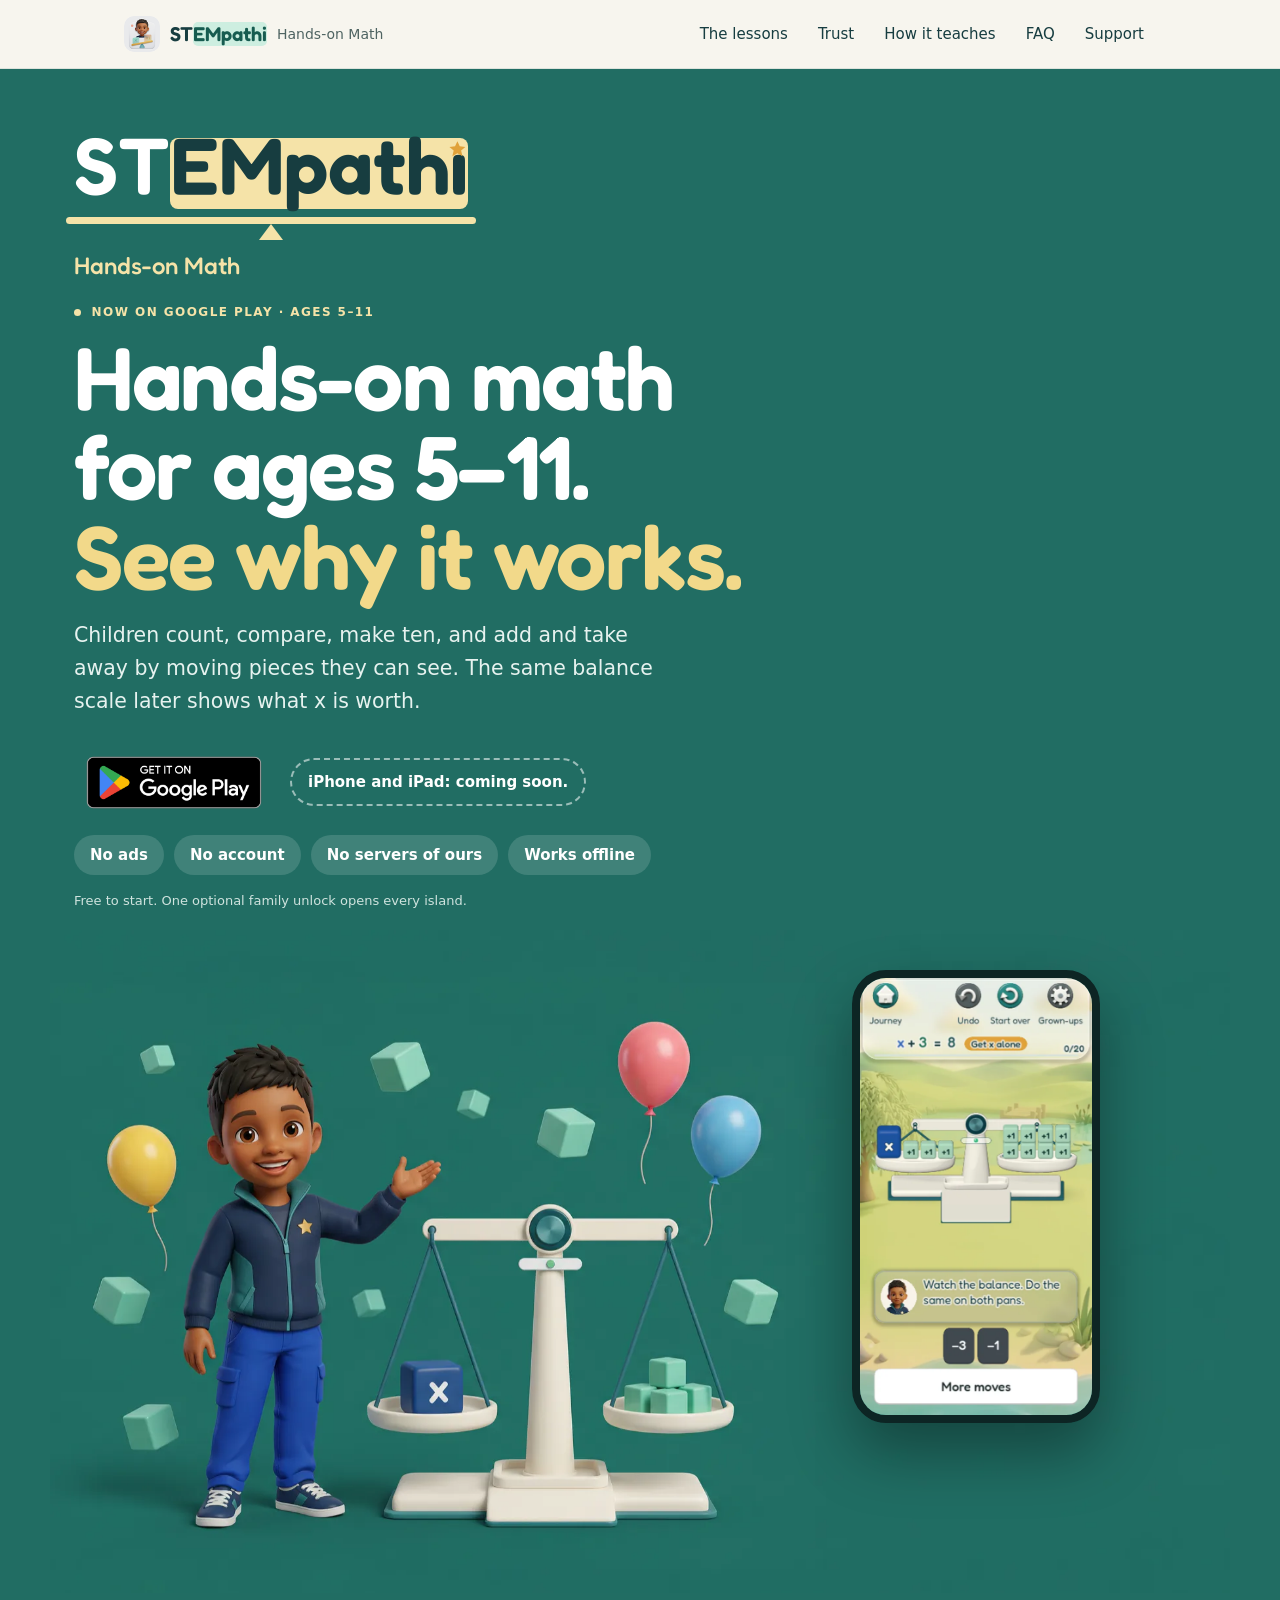
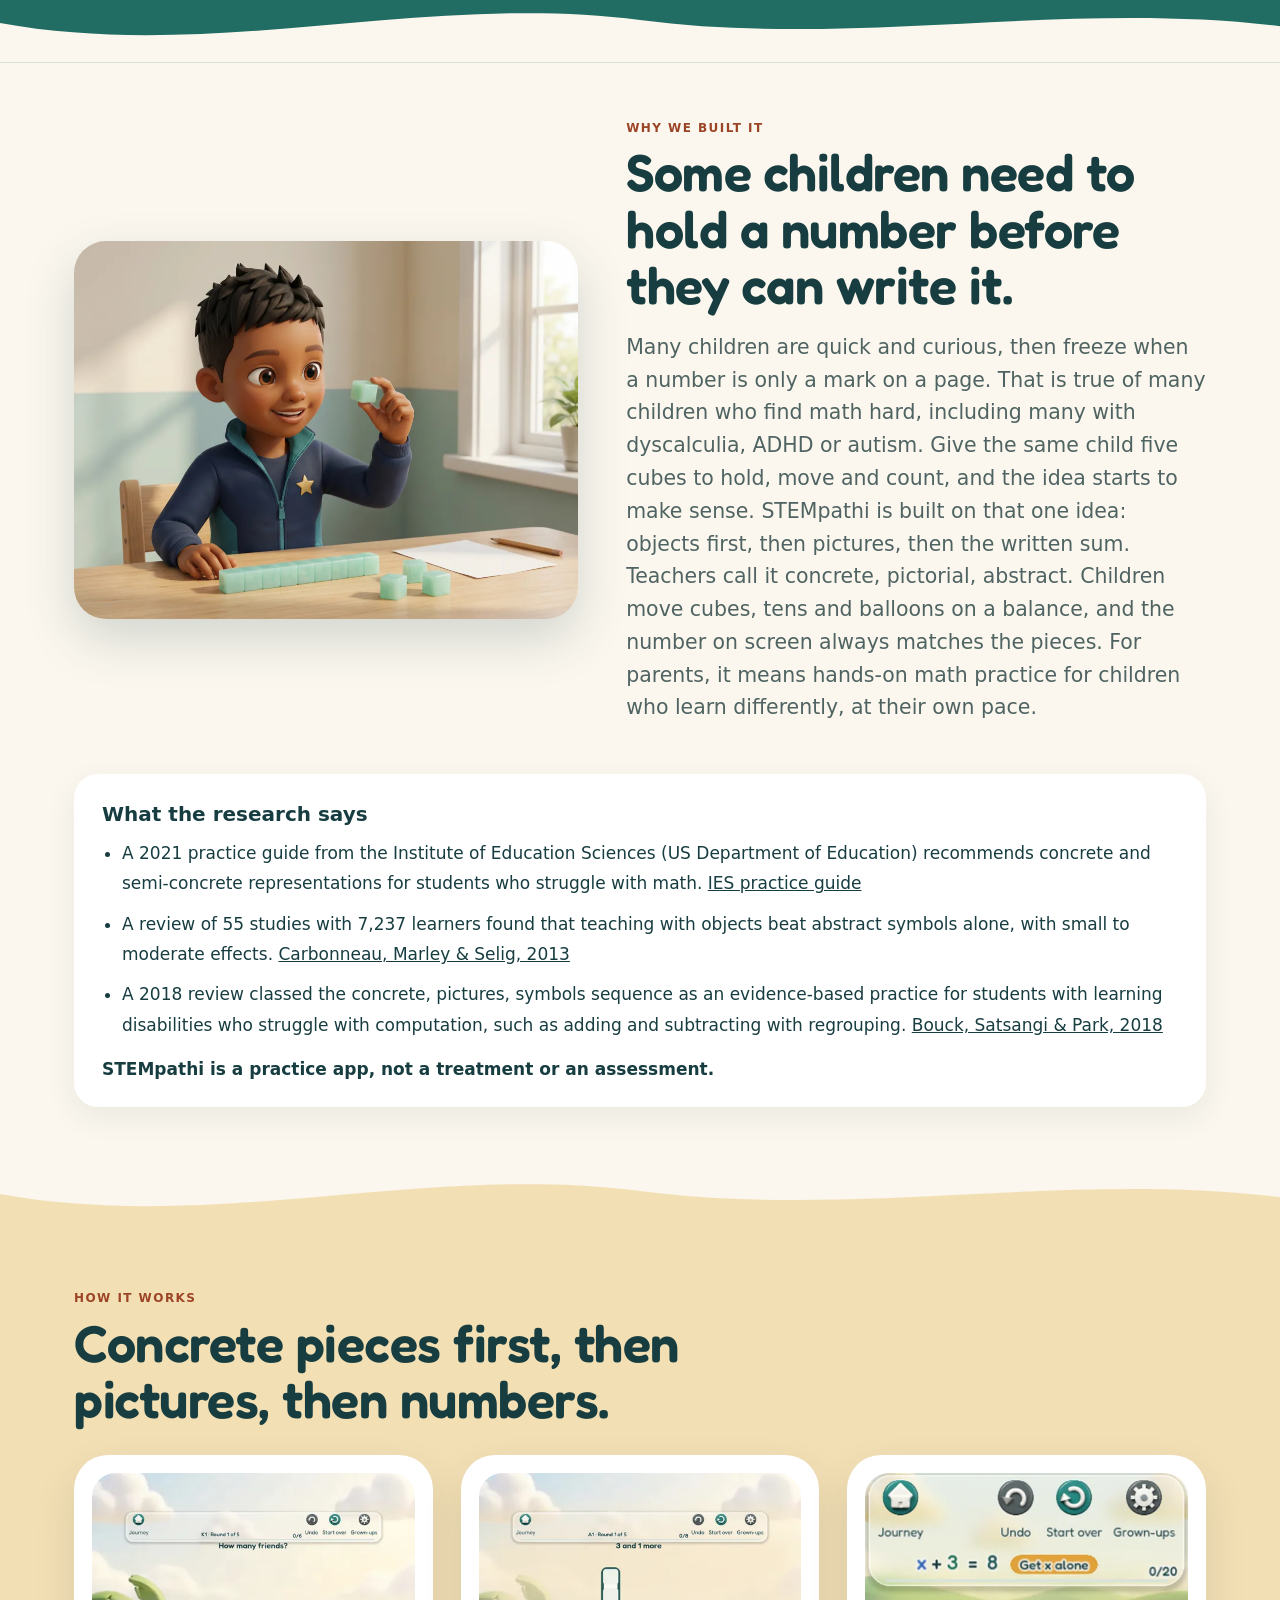
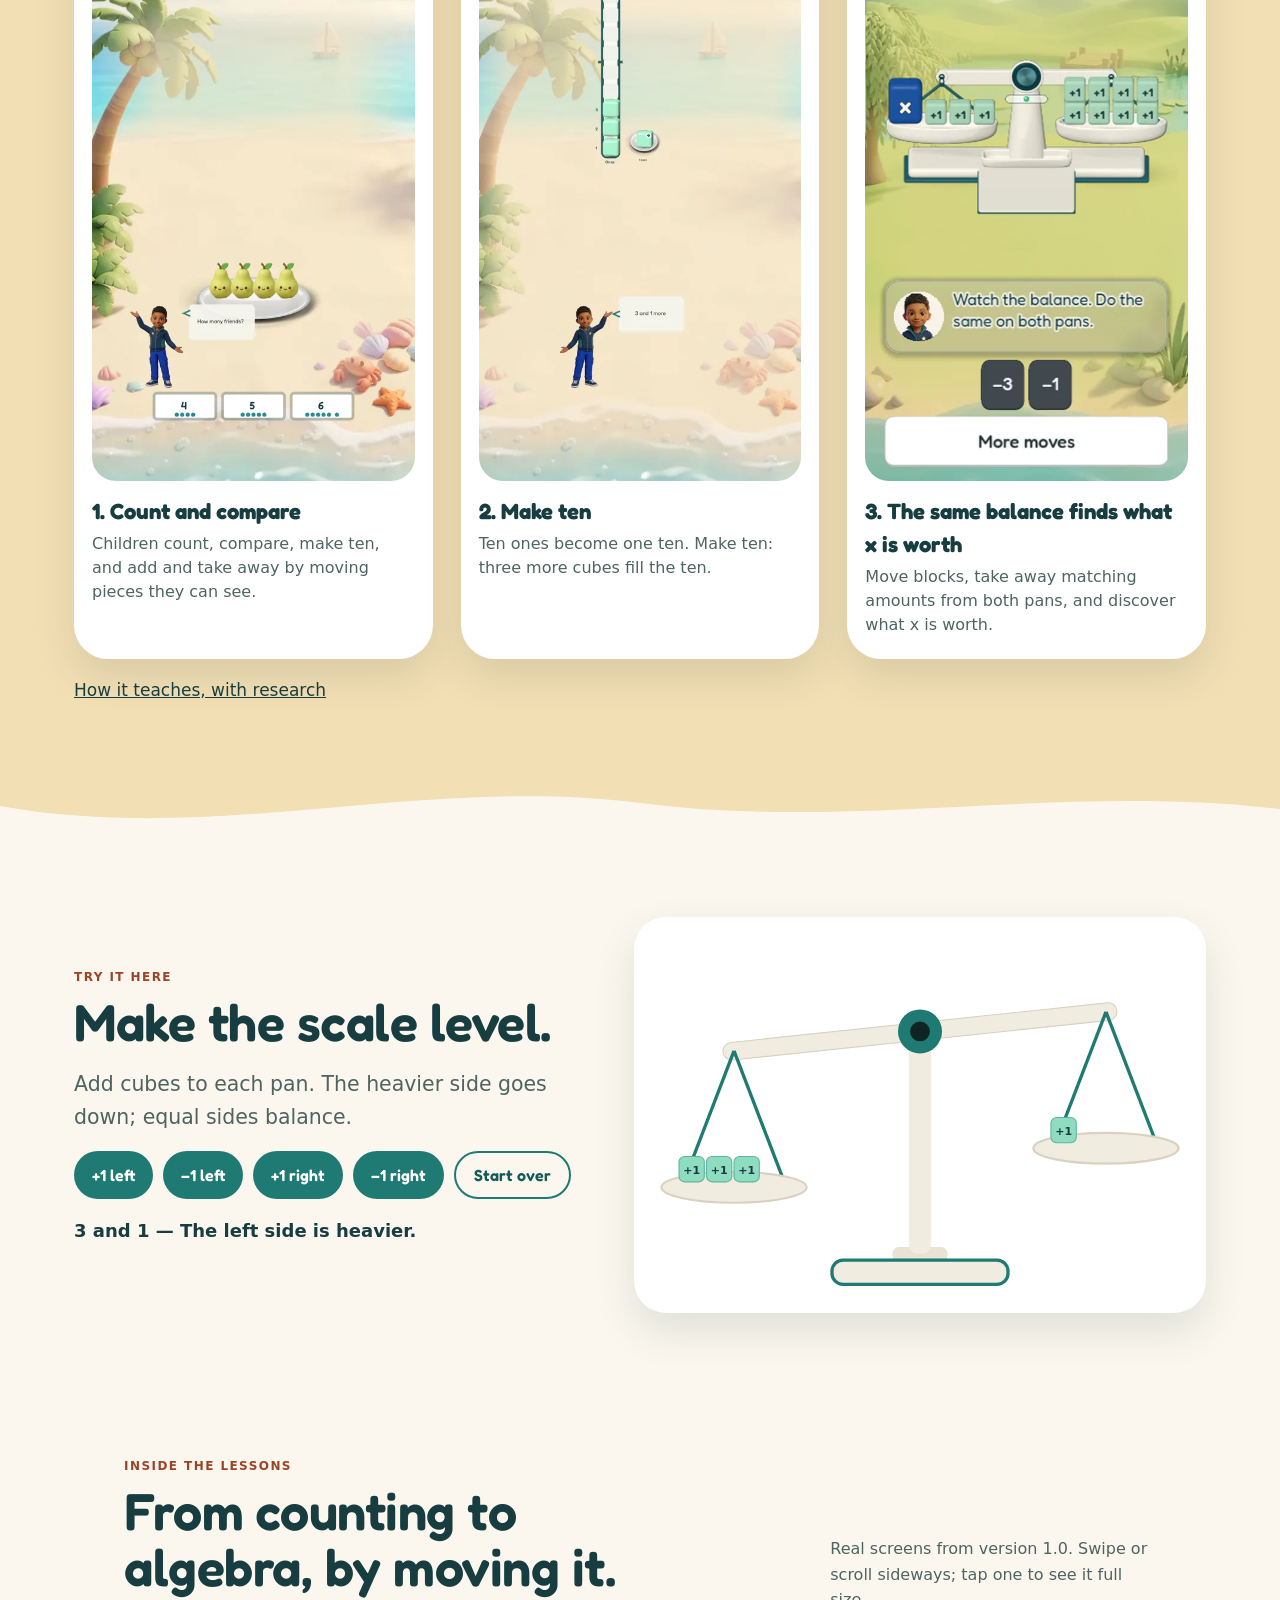
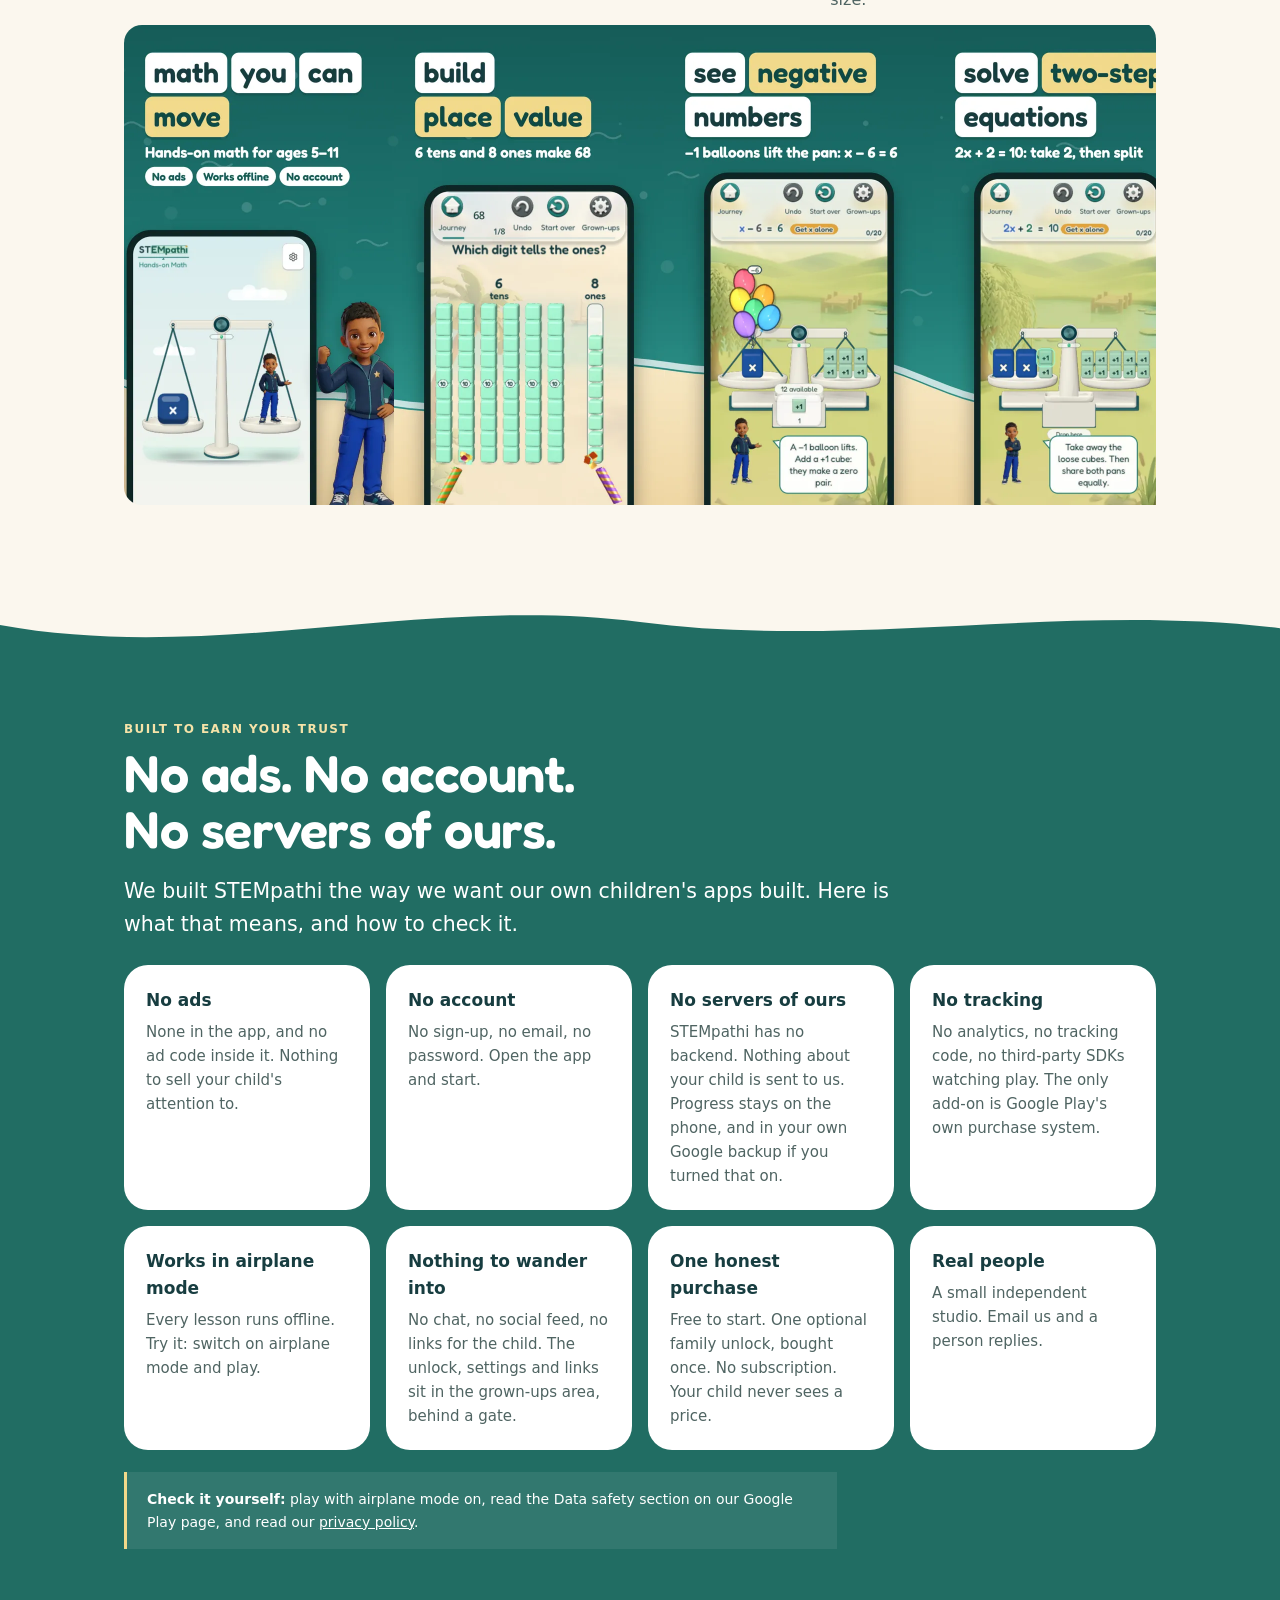
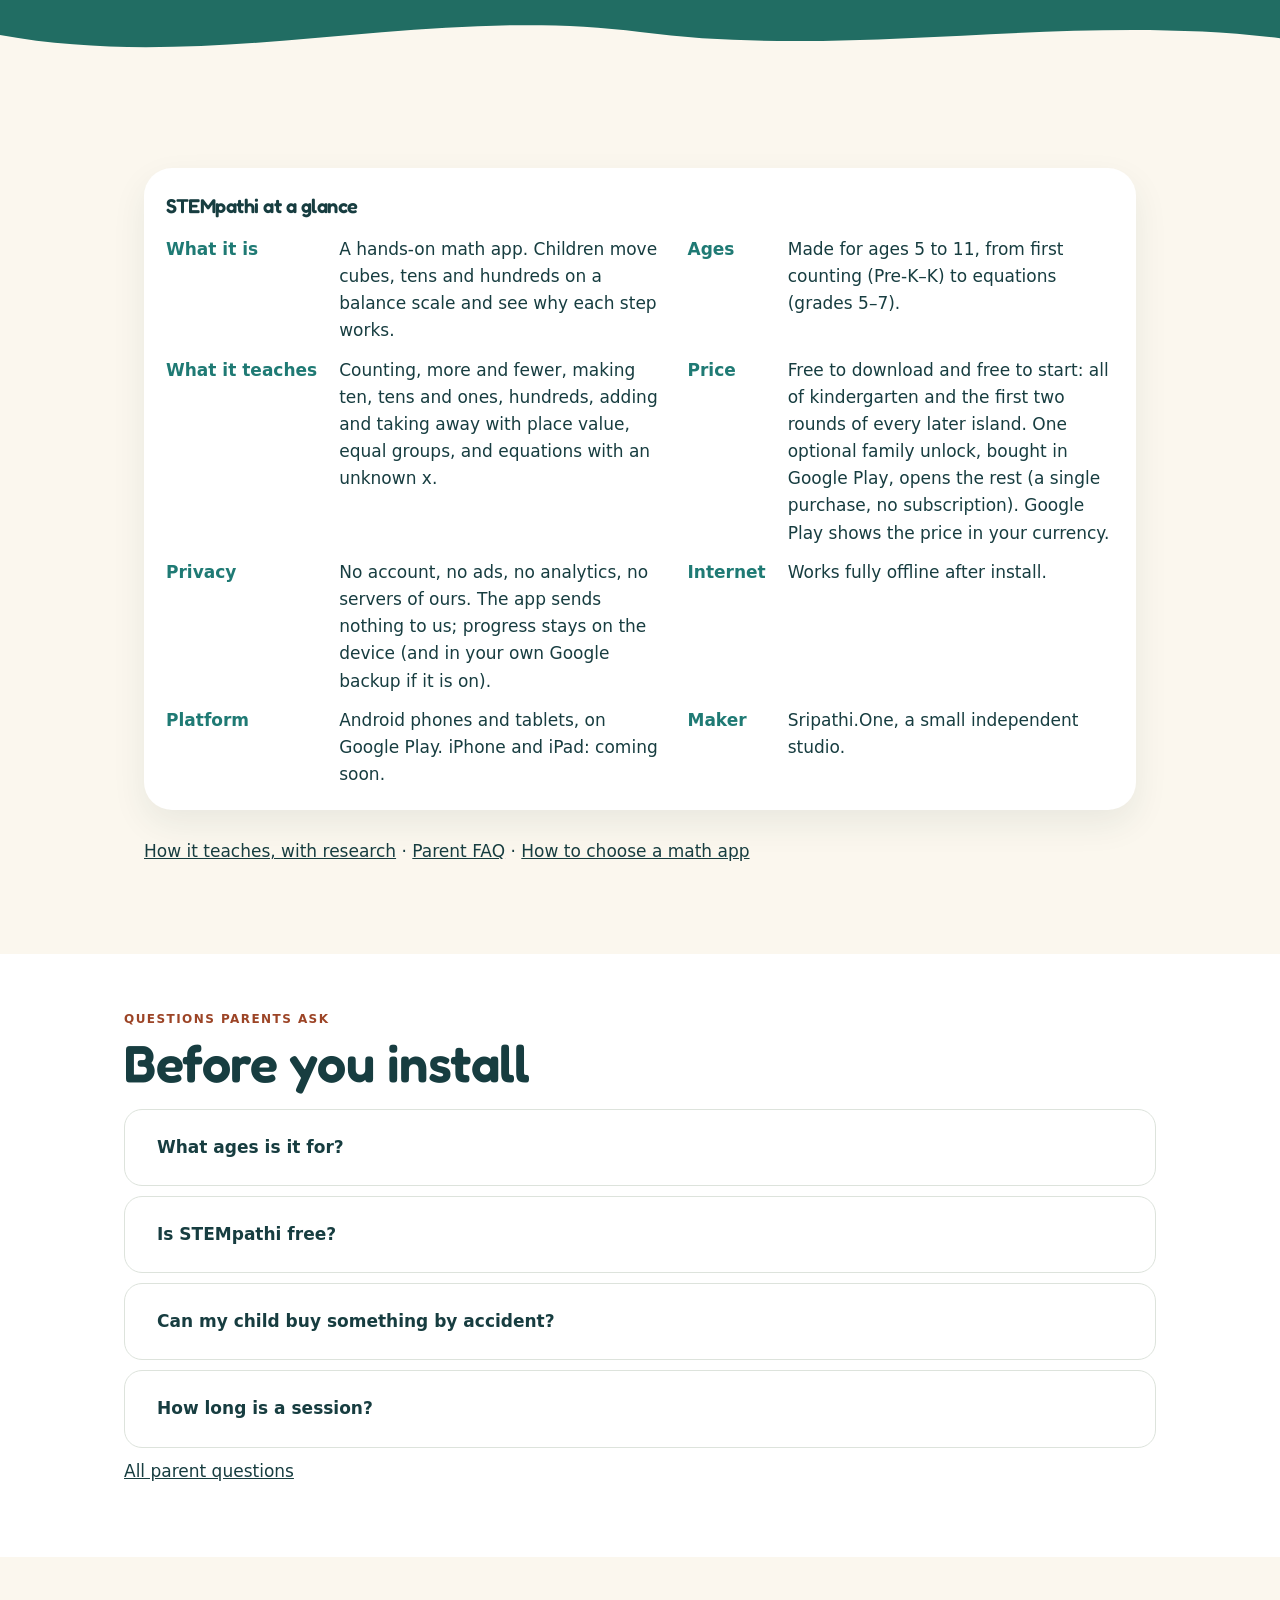
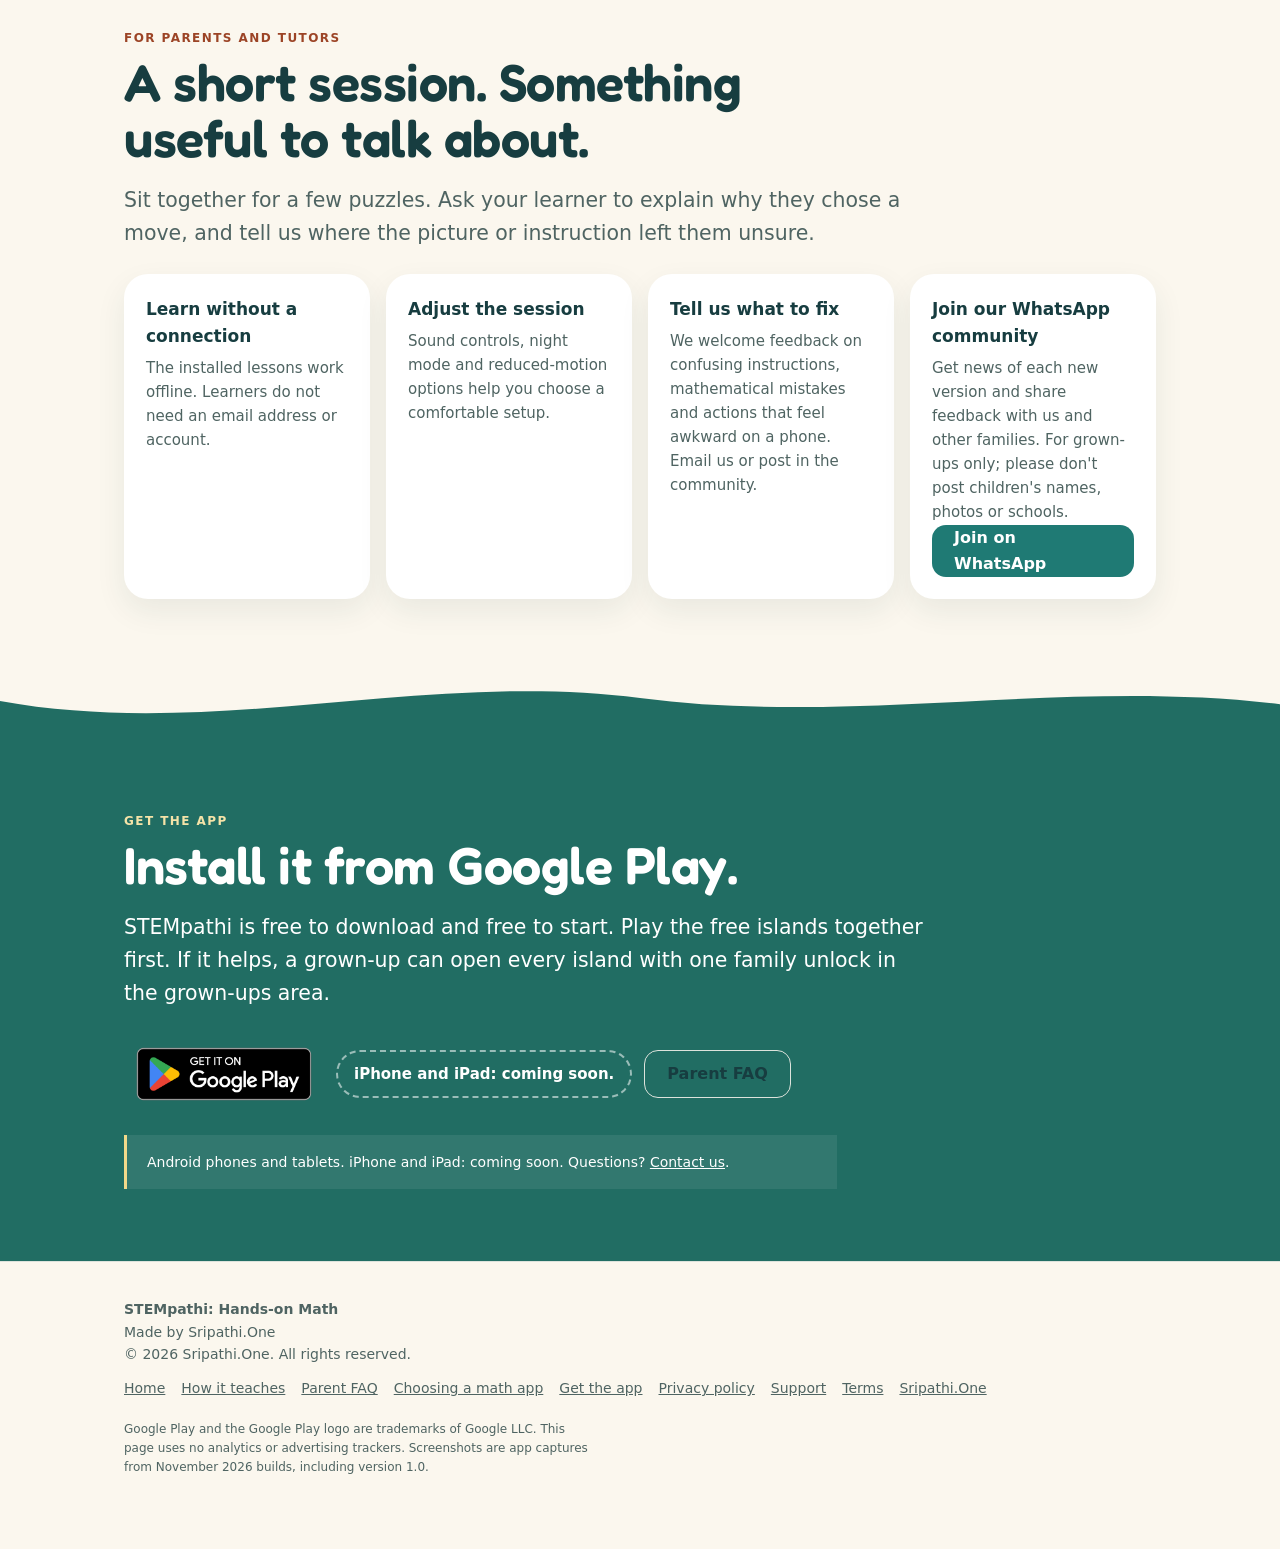
==== index.html @ f654a8bd "Hero: bring back the STEMpathi wordmark with the balance beam, recoloured for teal Co-Authored-By: C" ====
<!doctype html>
<html lang="en"><head>
<meta charset="utf-8"><meta name="viewport" content="width=device-width,initial-scale=1,viewport-fit=cover">
<meta name="msvalidate.01" content="71A096A8495009E3B7A9AFBDA2B334E0">
<link rel="stylesheet" href="/site.css?v=20261128b">
<title>Hands-on Math App for Kids 5–11 | STEMpathi</title><link rel="preload" as="image" href="/img/art/banner.webp" fetchpriority="high"><link rel="preload" as="font" type="font/ttf" href="/fonts/Fredoka-Variable.ttf" crossorigin><link rel="icon" href="/favicon.ico" sizes="32x32"><link rel="icon" type="image/png" href="/img/icon-64.png?v=20261113"><link rel="apple-touch-icon" href="/img/apple-touch-icon-180.png">
<meta name="description" content="A hands-on math app for kids ages 5–11: count, learn place value and solve algebra on a balance scale. Works offline, no ads, no account.">
<link rel="canonical" href="https://stempathi.sripathi.one/">
<meta property="og:type" content="website"><meta property="og:site_name" content="STEMpathi"><meta property="og:title" content="STEMpathi: Hands-on Math"><meta property="og:description" content="STEMpathi: Hands-on Math is a math app for ages 5 to 11. Children move cubes on a balance scale to learn counting, place value and equations. Offline, no ads, no account."><meta property="og:image" content="https://stempathi.sripathi.one/img/og-1200x630.jpg"><meta property="og:image:width" content="1200"><meta property="og:image:height" content="630"><meta property="og:image:alt" content="STEMpathi: hands-on math for ages 5–11. A balance scale with x and six −1 balloons, and Avi the guide."><meta property="og:url" content="https://stempathi.sripathi.one/">
<meta name="twitter:card" content="summary_large_image"><meta name="twitter:title" content="STEMpathi: Hands-on Math"><meta name="twitter:description" content="STEMpathi: Hands-on Math is a math app for ages 5 to 11. Children move cubes on a balance scale to learn counting, place value and equations. Offline, no ads, no account."><meta name="twitter:image" content="https://stempathi.sripathi.one/img/og-1200x630.jpg">

<script type="application/ld+json">{"@context": "https://schema.org", "@type": "MobileApplication", "name": "STEMpathi: Hands-on Math", "alternateName": "STEMpathi", "url": "https://stempathi.sripathi.one/", "operatingSystem": "Android", "applicationCategory": "EducationalApplication", "applicationSubCategory": "Math", "description": "A hands-on math app: children move cubes, tens and hundreds on a balance scale to learn counting, place value and equations. Works offline. No ads, no account, no data collected. Free to start, with one optional family unlock.", "image": "https://stempathi.sripathi.one/press/icon-512.png", "screenshot": ["https://stempathi.sripathi.one/img/k3-scale-20261118.webp", "https://stempathi.sripathi.one/img/store/frame-2.webp", "https://stempathi.sripathi.one/img/store/frame-3.webp", "https://stempathi.sripathi.one/img/store/frame-5.webp"], "installUrl": "https://play.google.com/store/apps/details?id=one.sripathi.equationexplorer", "inLanguage": "en", "typicalAgeRange": "5-11", "audience": {"@type": "PeopleAudience", "suggestedMinAge": 5, "suggestedMaxAge": 11}, "educationalUse": "practice", "learningResourceType": "interactive app", "teaches": ["counting", "comparing numbers", "making ten", "place value: tens and ones", "hundreds and regrouping", "addition and subtraction", "equal groups", "equations with an unknown"], "featureList": ["Works fully offline", "No ads", "No account or login", "No analytics or data collection", "Balance-scale algebra", "Concrete, picture, then number", "Calm motion and night mode", "Free to start; one optional family unlock (in-app purchase)"], "offers": {"@type": "Offer", "price": "0", "priceCurrency": "USD", "availability": "https://schema.org/InStock", "url": "https://play.google.com/store/apps/details?id=one.sripathi.equationexplorer", "description": "Free to download. One optional in-app purchase (family unlock)."}, "publisher": {"@id": "https://stempathi.sripathi.one/#org"}, "downloadUrl": "https://play.google.com/store/apps/details?id=one.sripathi.equationexplorer"}</script>
<script type="application/ld+json">{"@context": "https://schema.org", "@type": "Organization", "@id": "https://stempathi.sripathi.one/#org", "name": "Sripathi.One", "url": "https://sripathi.one", "logo": "https://stempathi.sripathi.one/press/icon-512.png", "email": "r2k8@sripathi.one"}</script>
<script type="application/ld+json">{"@context": "https://schema.org", "@type": "WebSite", "name": "STEMpathi", "url": "https://stempathi.sripathi.one/", "publisher": {"@id": "https://stempathi.sripathi.one/#org"}}</script>
<link rel="stylesheet" href="/home.css?v=20261128b"></head><body>
<a class="skip" href="#main">Skip to content</a>
<header><div class="wrap"><nav aria-label="Main navigation"><a class="brand" href="/"><img src="/img/icon-64.png?v=20261113" alt="" width="36" height="36"><span class="wm">ST<span class="em">EMpathi</span></span> <small>Hands-on Math</small></a><ul><li><a href="#how">The lessons</a></li><li><a href="#trust">Trust</a></li><li><a href="/how-it-teaches/">How it teaches</a></li><li><a href="/faq/">FAQ</a></li><li><a href="/support/">Support</a></li></ul></nav></div></header>
<main id="main">
<section class="bandx hero2" style="background:#216d63"><div class="wrap2 hero2-top"><div class="logo-motion" role="img" aria-label="STEMpathi, Hands-on Math"><div class="word" aria-hidden="true"><span class="l" style="animation-delay:0s">S</span><span class="l" style="animation-delay:0.09s">T</span><span class="emw"><span class="hl"></span><span class="l" style="animation-delay:0.18s">E</span><span class="l" style="animation-delay:0.27s">M</span><span class="l" style="animation-delay:0.36s">p</span><span class="l" style="animation-delay:0.45s">a</span><span class="l" style="animation-delay:0.54s">t</span><span class="l" style="animation-delay:0.63s">h</span><span class="l" style="animation-delay:0.72s">ı<svg class="star" viewBox="0 0 24 24" aria-hidden="true"><path d="M12 2.5l2.7 6 6.5.6-4.9 4.3 1.5 6.4L12 16.5l-5.8 3.3 1.5-6.4L2.8 9.1l6.5-.6z" fill="#e0a23a"/></svg></span></span></div><div class="beamrow" aria-hidden="true"><div class="beam"></div><div class="fulcrum"></div></div><div class="tag" aria-hidden="true">Hands-on Math</div></div><div class="eyebrow"><span class="status-dot"></span> Now on Google Play · Ages 5–11</div><h1>Hands-on math for ages 5–11.<br><em>See why it works.</em></h1><p class="lead">Children count, compare, make ten, and add and take away by moving pieces they can see. The same balance scale later shows what x is worth.</p><div class="cta2"><a class="play-badge" href="https://play.google.com/store/apps/details?id=one.sripathi.equationexplorer"><img src="/img/google-play-badge.png" alt="Get it on Google Play" width="200" height="77"></a><span class="soon-chip">iPhone and iPad: coming soon.</span></div><ul class="facts"><li>No ads</li><li>No account</li><li>No servers of ours</li><li>Works offline</li></ul><p class="beta-note">Free to start. One optional family unlock opens every island.</p></div>
<div class="hero2-art"><img class="banner" src="/img/art/banner.webp" width="1800" height="1013" alt="Avi, the STEMpathi guide, beside a balance scale with an x box on one pan and cubes on the other, with floating cubes and balloons." fetchpriority="high"><div class="phone2"><img src="/img/rel/06-algebra-balance.webp" width="540" height="1017" alt="The real app: the balance with x + 3 = 8."></div></div></section>
<div class="wave " aria-hidden="true" style="background:#fbf7ee"><svg viewBox="0 0 1440 90" preserveAspectRatio="none"><path d="M0,40 C240,90 480,0 720,36 C960,72 1200,10 1440,44 L1440,0 L0,0 Z" fill="#216d63"/></svg></div>
<section class="bandx" id="story" style="background:#fbf7ee"><div class="wrap2 story2"><img class="story-art" src="/img/art/story.webp" width="1000" height="750" alt="Avi at a table, holding up one cube next to a row of cubes." loading="lazy"><div><div class="eyebrow">Why we built it</div><h2>Some children need to hold a number before they can write it.</h2><p class="lead">Many children are quick and curious, then freeze when a number is only a mark on a page. That is true of many children who find math hard, including many with dyscalculia, ADHD or autism. Give the same child five cubes to hold, move and count, and the idea starts to make sense. STEMpathi is built on that one idea: objects first, then pictures, then the written sum. Teachers call it concrete, pictorial, abstract. Children move cubes, tens and balloons on a balance, and the number on screen always matches the pieces. For parents, it means hands-on math practice for children who learn differently, at their own pace.</p></div></div><div class="wrap2"><div class="research"><h3>What the research says</h3><ul>
<li>A 2021 practice guide from the Institute of Education Sciences (US Department of Education) recommends concrete and semi-concrete representations for students who struggle with math. <a href="https://ies.ed.gov/ncee/wwc/practiceguide/26" rel="noopener">IES practice guide</a></li>
<li>A review of 55 studies with 7,237 learners found that teaching with objects beat abstract symbols alone, with small to moderate effects. <a href="https://doi.org/10.1037/a0031084" rel="noopener">Carbonneau, Marley &amp; Selig, 2013</a></li>
<li>A 2018 review classed the concrete, pictures, symbols sequence as an evidence-based practice for students with learning disabilities who struggle with computation, such as adding and subtracting with regrouping. <a href="https://doi.org/10.1177/0741932517721712" rel="noopener">Bouck, Satsangi &amp; Park, 2018</a></li></ul>
<p class="note">STEMpathi is a practice app, not a treatment or an assessment.</p></div></div></section>
<div class="wave " aria-hidden="true" style="background:#f3dfb4"><svg viewBox="0 0 1440 90" preserveAspectRatio="none"><path d="M0,40 C240,90 480,0 720,36 C960,72 1200,10 1440,44 L1440,0 L0,0 Z" fill="#fbf7ee"/></svg></div>
<section class="bandx" id="howit" style="background:#f3dfb4"><div class="wrap2"><div class="eyebrow">How it works</div><h2>Concrete pieces first, then pictures, then numbers.</h2><div class="tiles"><figure><img src="/img/rel/03-k-lesson-avi.webp" width="540" height="1018" alt="Four pears on a plate and the question: How many friends?" loading="lazy"><figcaption><strong>1. Count and compare</strong><span>Children count, compare, make ten, and add and take away by moving pieces they can see.</span></figcaption></figure><figure><img src="/img/rel/05-add-subtract.webp" width="540" height="1018" alt="A column of cubes filling up to ten." loading="lazy"><figcaption><strong>2. Make ten</strong><span>Ten ones become one ten. Make ten: three more cubes fill the ten.</span></figcaption></figure><figure><img src="/img/rel/06-algebra-balance.webp" width="540" height="1017" alt="The balance with x + 3 = 8 and Avi saying: Watch the balance. Do the same on both pans." loading="lazy"><figcaption><strong>3. The same balance finds what x is worth</strong><span>Move blocks, take away matching amounts from both pans, and discover what x is worth.</span></figcaption></figure></div><p><a href="/how-it-teaches/">How it teaches, with research</a></p></div></section>
<div class="wave " aria-hidden="true" style="background:#fbf7ee"><svg viewBox="0 0 1440 90" preserveAspectRatio="none"><path d="M0,40 C240,90 480,0 720,36 C960,72 1200,10 1440,44 L1440,0 L0,0 Z" fill="#f3dfb4"/></svg></div>
<section class="bandx" id="try" style="background:#fbf7ee"><div class="wrap2 try2"><div><div class="eyebrow">Try it here</div><h2>Make the scale level.</h2><p class="lead">Add cubes to each pan. The heavier side goes down; equal sides balance.</p>
<div class="toy-btns" role="group" aria-label="Balance controls">
<button type="button" data-a="L+" aria-label="Add one cube to the left pan">+1 left</button><button type="button" data-a="L-" aria-label="Take one cube from the left pan">−1 left</button>
<button type="button" data-a="R+" aria-label="Add one cube to the right pan">+1 right</button><button type="button" data-a="R-" aria-label="Take one cube from the right pan">−1 right</button><button type="button" data-a="0" class="ghost" aria-label="Start over with 3 cubes left and 1 right">Start over</button></div>
<p class="toy-read" aria-live="polite"></p></div>
<svg class="toy" viewBox="0 0 520 360" aria-hidden="true" focusable="false">
<rect x="235" y="300" width="50" height="14" rx="6" fill="#e9e3d3"/><rect x="180" y="312" width="160" height="22" rx="10" fill="#f1ece0" stroke="#1f7a74" stroke-width="3"/>
<rect x="250" y="110" width="20" height="196" rx="8" fill="#f1ece0"/>
<g id="beam"><rect x="80" y="96" width="360" height="16" rx="8" fill="#f1ece0" stroke="#d9d2c0"/></g>
<circle cx="260" cy="104" r="20" fill="#1f7a74"/><circle cx="260" cy="104" r="9" fill="#0d2524"/>
<g id="panL"></g><g id="panR"></g></svg></div></section>
<section class="bandx" id="how" style="background:#fbf7ee"><div class="wrap"><div class="section-heading"><div><div class="eyebrow">Inside the lessons</div><h2>From counting to algebra, by moving it.</h2></div><p>Real screens from version 1.0. Swipe or scroll sideways; tap one to see it full size.</p></div>
<ul class="store-strip" aria-label="App screens from counting to algebra, and what the app never does"><li><a href="/img/store/frame-1.webp"><img src="/img/store/frame-1.webp" width="540" height="960" alt="STEMpathi welcome screen: a balance scale with an x box and Avi. Headline: math you can move." loading="lazy"></a></li><li><a href="/img/store/frame-2.webp"><img src="/img/store/frame-2.webp" width="540" height="960" alt="Grade 1 place value: 6 tens and 8 ones make 68." loading="lazy"></a></li><li><a href="/img/store/frame-3.webp"><img src="/img/store/frame-3.webp" width="540" height="960" alt="Negative numbers: six −1 balloons lift the pan in x − 6 = 6." loading="lazy"></a></li><li><a href="/img/store/frame-4.webp"><img src="/img/store/frame-4.webp" width="540" height="960" alt="Two-step equation 2x + 2 = 10 on the balance: take 2 away, then split." loading="lazy"></a></li><li><a href="/img/store/frame-5.webp"><img src="/img/store/frame-5.webp" width="540" height="960" alt="Equal groups: 4x = 120 with a hundred square shared into 4 boxes." loading="lazy"></a></li><li><a href="/img/store/frame-6.webp"><img src="/img/store/frame-6.webp" width="540" height="960" alt="Brackets: (x + 3) + 2 = 9, open the group one step at a time." loading="lazy"></a></li><li><a href="/img/store/frame-7.webp"><img src="/img/store/frame-7.webp" width="540" height="960" alt="The journey map: islands in learning order from counting to algebra." loading="lazy"></a></li><li><a href="/img/store/frame-8.webp"><img src="/img/store/frame-8.webp" width="540" height="960" alt="Safe by design: no ads, no account, no servers of ours, no tracking, works offline." loading="lazy"></a></li></ul>
</div></section>
<div class="wave " aria-hidden="true" style="background:#216d63"><svg viewBox="0 0 1440 90" preserveAspectRatio="none"><path d="M0,40 C240,90 480,0 720,36 C960,72 1200,10 1440,44 L1440,0 L0,0 Z" fill="#fbf7ee"/></svg></div>
<section class="bandx dark" id="trust" style="background:#216d63"><div class="wrap"><div class="eyebrow">Built to earn your trust</div><h2>No ads. No account. No servers of ours.</h2><p class="lead">We built STEMpathi the way we want our own children's apps built. Here is what that means, and how to check it.</p><div class="cards trust-cards"><div class="card"><h3>No ads</h3><p>None in the app, and no ad code inside it. Nothing to sell your child's attention to.</p></div><div class="card"><h3>No account</h3><p>No sign-up, no email, no password. Open the app and start.</p></div><div class="card"><h3>No servers of ours</h3><p>STEMpathi has no backend. Nothing about your child is sent to us. Progress stays on the phone, and in your own Google backup if you turned that on.</p></div><div class="card"><h3>No tracking</h3><p>No analytics, no tracking code, no third-party SDKs watching play. The only add-on is Google Play's own purchase system.</p></div><div class="card"><h3>Works in airplane mode</h3><p>Every lesson runs offline. Try it: switch on airplane mode and play.</p></div><div class="card"><h3>Nothing to wander into</h3><p>No chat, no social feed, no links for the child. The unlock, settings and links sit in the grown-ups area, behind a gate.</p></div><div class="card"><h3>One honest purchase</h3><p>Free to start. One optional family unlock, bought once. No subscription. Your child never sees a price.</p></div><div class="card"><h3>Real people</h3><p>A small independent studio. Email us and a person replies.</p></div></div><p class="preview-note"><strong>Check it yourself:</strong> play with airplane mode on, read the Data safety section on our Google Play page, and read our <a href="/privacy/">privacy policy</a>.</p></div></section>
<div class="wave " aria-hidden="true" style="background:#fbf7ee"><svg viewBox="0 0 1440 90" preserveAspectRatio="none"><path d="M0,40 C240,90 480,0 720,36 C960,72 1200,10 1440,44 L1440,0 L0,0 Z" fill="#216d63"/></svg></div>
<section class="bandx" id="glance" style="background:#fbf7ee"><div class="wrap" style="max-width:1040px"><div class="card facts-card" style="margin:22px 0 28px"><h2 style="font-size:20px">STEMpathi at a glance</h2><dl class="kv">
<dt>What it is</dt><dd>A hands-on math app. Children move cubes, tens and hundreds on a balance scale and see why each step works.</dd>
<dt>Ages</dt><dd>Made for ages 5 to 11, from first counting (Pre-K–K) to equations (grades 5–7).</dd>
<dt>What it teaches</dt><dd>Counting, more and fewer, making ten, tens and ones, hundreds, adding and taking away with place value, equal groups, and equations with an unknown x.</dd>
<dt>Price</dt><dd>Free to download and free to start: all of kindergarten and the first two rounds of every later island. One optional family unlock, bought in Google Play, opens the rest (a single purchase, no subscription). Google Play shows the price in your currency.</dd>
<dt>Privacy</dt><dd>No account, no ads, no analytics, no servers of ours. The app sends nothing to us; progress stays on the device (and in your own Google backup if it is on).</dd>
<dt>Internet</dt><dd>Works fully offline after install.</dd>
<dt>Platform</dt><dd>Android phones and tablets, on Google Play. iPhone and iPad: coming soon.</dd>
<dt>Maker</dt><dd>Sripathi.One, a small independent studio.</dd>
</dl></div><p><a href="/how-it-teaches/">How it teaches, with research</a> · <a href="/faq/">Parent FAQ</a> · <a href="/choosing-a-math-app/">How to choose a math app</a></p></div></section>
<section class="bandx" id="questions" style="background:#ffffff"><div class="wrap"><div class="eyebrow">Questions parents ask</div><h2>Before you install</h2><div class="qa"><details><summary>What ages is it for?</summary><p>It is made for ages 5 to 11. It starts with first counting (Pre-K–K) and goes on to equations (grades 5–7), so a family can use it for several years.</p></details><details><summary>Is STEMpathi free?</summary><p>It is free to download and free to start. All of kindergarten and the first two rounds of every later island are free. One optional family unlock opens everything else. It is a single purchase through Google Play, not a subscription, and Google Play shows the price in your currency. There are no ads.</p></details><details><summary>Can my child buy something by accident?</summary><p>No. The child never sees a price or a buy button. When a child reaches a locked island after the free rounds, the app says to ask a grown-up. The unlock is in the grown-ups area, behind a grown-ups gate, and Google Play handles the payment.</p></details><details><summary>How long is a session?</summary><p>Each island is a short set of puzzles. Ten to fifteen minutes with a grown-up nearby is a good start, and the app has no timers or streak pressure.</p></details></div><p><a href="/faq/">All parent questions</a></p></div></section>
<section class="bandx" id="families" style="background:#fbf7ee"><div class="wrap"><div class="eyebrow">For parents and tutors</div><h2>A short session. Something useful to talk about.</h2><p class="lead">Sit together for a few puzzles. Ask your learner to explain why they chose a move, and tell us where the picture or instruction left them unsure.</p><div class="cards">
<div class="card"><h3>Learn without a connection</h3><p>The installed lessons work offline. Learners do not need an email address or account.</p></div><div class="card"><h3>Adjust the session</h3><p>Sound controls, night mode and reduced-motion options help you choose a comfortable setup.</p></div><div class="card"><h3>Tell us what to fix</h3><p>We welcome feedback on confusing instructions, mathematical mistakes and actions that feel awkward on a phone. Email us or post in the community.</p></div><div class="card"><h3>Join our WhatsApp community</h3><p>Get news of each new version and share feedback with us and other families. For grown-ups only; please don't post children's names, photos or schools.</p><a class="button" href="https://chat.whatsapp.com/KOaxqfOwzSR8U9sJGim0v2" rel="noopener">Join on WhatsApp</a></div>
</div></div></section>
<div class="wave " aria-hidden="true" style="background:#216d63"><svg viewBox="0 0 1440 90" preserveAspectRatio="none"><path d="M0,40 C240,90 480,0 720,36 C960,72 1200,10 1440,44 L1440,0 L0,0 Z" fill="#fbf7ee"/></svg></div>
<section class="bandx dark" id="join" style="background:#216d63"><div class="wrap">
<div class="eyebrow">Get the app</div><h2>Install it from Google Play.</h2>
<p class="lead">STEMpathi is free to download and free to start. Play the free islands together first. If it helps, a grown-up can open every island with one family unlock in the grown-ups area.</p>
<div class="cta"><a class="play-badge" href="https://play.google.com/store/apps/details?id=one.sripathi.equationexplorer"><img src="/img/google-play-badge.png" alt="Get it on Google Play" width="200" height="77"></a><span class="soon-chip">iPhone and iPad: coming soon.</span><a class="button ghost" href="/faq/">Parent FAQ</a></div>
<p class="preview-note">Android phones and tablets. iPhone and iPad: coming soon. Questions? <a href="/support/">Contact us</a>.</p>
</div></section>
</main>
<footer><div class="wrap"><div class="row"><div><strong>STEMpathi: Hands-on Math</strong><br>Made by Sripathi.One<br>© 2026 Sripathi.One. All rights reserved.</div><ul><li><a href="/">Home</a></li><li><a href="/how-it-teaches/">How it teaches</a></li><li><a href="/faq/">Parent FAQ</a></li><li><a href="/choosing-a-math-app/">Choosing a math app</a></li><li><a href="/get/">Get the app</a></li><li><a href="/privacy/">Privacy policy</a></li><li><a href="/support/">Support</a></li><li><a href="/terms/">Terms</a></li><li><a href="https://sripathi.one">Sripathi.One</a></li></ul></div><p class="footer-note">Google Play and the Google Play logo are trademarks of Google LLC. This page uses no analytics or advertising trackers. Screenshots are app captures from November 2026 builds, including version 1.0.</p></div></footer>
<script src="/js/balance-toy.js" defer></script></body></html>
---- site.css ----
:root{color-scheme:light;--ink:#173d40;--muted:#4f6462;--paper:#f7f5ee;--card:#fff;--mint:#d9efe4;--teal:#1f7a74;--teal-dark:#155c58;--line:#dde3dc;--sun:#f2d98a}
*{box-sizing:border-box}html{scroll-behavior:smooth}
body{margin:0;background:var(--paper);color:var(--ink);font:17px/1.6 Inter,-apple-system,"Segoe UI",system-ui,sans-serif;-webkit-font-smoothing:antialiased}
a{color:inherit}a:focus-visible,button:focus-visible{outline:3px solid var(--teal);outline-offset:4px}
.wrap{max-width:1080px;margin:auto;padding:0 24px}
.skip{position:absolute;top:-80px;left:16px;background:#fff;padding:12px;z-index:5}.skip:focus{top:12px}
header{border-bottom:1px solid var(--line);background:rgba(247,245,238,.92);backdrop-filter:blur(6px);position:sticky;top:0;z-index:4}
nav{display:flex;align-items:center;justify-content:space-between;gap:20px;min-height:68px}
.brand{display:inline-flex;align-items:center;gap:10px;font-weight:700;font-size:20px;letter-spacing:-.4px;text-decoration:none}.brand img{width:36px;height:36px;border-radius:10px}
.brand small{font-weight:500;color:var(--muted);font-size:14px;letter-spacing:0}
nav ul{display:flex;gap:6px;list-style:none;margin:0;padding:0}nav ul a{display:inline-flex;align-items:center;min-height:44px;padding:0 12px;border-radius:10px;text-decoration:none;font-weight:500;font-size:15px}nav ul a:hover{background:var(--mint)}
.hero{display:grid;grid-template-columns:1.15fr .85fr;gap:48px;align-items:center;padding:64px 0 56px}
.eyebrow{font-size:12px;letter-spacing:.14em;text-transform:uppercase;font-weight:700;color:var(--teal)}
h1{font-size:clamp(40px,6vw,66px);line-height:1.05;letter-spacing:-.03em;margin:14px 0 20px;text-wrap:balance}h1 em{font-style:normal;color:var(--teal)}
h2{font-size:clamp(26px,3.4vw,36px);line-height:1.15;letter-spacing:-.02em;margin:0 0 10px;text-wrap:balance}h3{font-size:19px;margin:0 0 6px}
p{margin:0 0 16px;max-width:62ch}.lead{font-size:20px;color:var(--muted)}
.cta{display:flex;flex-wrap:wrap;gap:12px;align-items:center;margin:26px 0 14px}
.button{display:inline-flex;align-items:center;justify-content:center;gap:8px;min-height:52px;padding:0 22px;border-radius:14px;background:var(--teal);color:#fff;text-decoration:none;font-weight:600;border:0;font-size:16px}.button:hover{background:var(--teal-dark)}
.button.ghost{background:transparent;color:var(--ink);border:1.5px solid var(--line)}.button.ghost:hover{background:var(--mint)}
.facts{display:flex;flex-wrap:wrap;gap:8px 18px;color:var(--muted);font-size:15px;margin:0}.facts li{list-style:none;display:inline-flex;align-items:center;gap:6px}.facts li::before{content:"";width:8px;height:8px;border-radius:50%;background:var(--teal)}
.facts{padding:0}
.phone{justify-self:center;width:min(300px,80vw);border-radius:30px;border:8px solid #1b2a2b;background:#1b2a2b;box-shadow:0 30px 60px -30px rgba(23,61,64,.45)}.phone img{display:block;width:100%;border-radius:22px}
section{padding:56px 0;border-top:1px solid var(--line)}
.steps{display:grid;grid-template-columns:repeat(3,1fr);gap:28px;margin-top:28px}
.step img{width:100%;border-radius:18px;border:1px solid var(--line);background:#fff}.step .n{display:inline-grid;place-items:center;width:34px;height:34px;border-radius:50%;background:var(--sun);font-weight:700;margin:14px 0 8px}
.cards{display:grid;grid-template-columns:repeat(auto-fit,minmax(230px,1fr));gap:16px;margin-top:24px}
.card{background:var(--card);border:1px solid var(--line);border-radius:18px;padding:22px}.card h3{font-size:17px}.card p{font-size:15px;color:var(--muted);margin:0}
.chapters{display:grid;grid-template-columns:repeat(auto-fit,minmax(210px,1fr));gap:10px;margin-top:22px;padding:0;list-style:none}.chapters li{background:var(--card);border:1px solid var(--line);border-radius:12px;padding:12px 14px;font-size:15px}.chapters b{display:block;color:var(--teal);font-size:12px;letter-spacing:.1em;text-transform:uppercase}
.band{background:var(--mint);border-radius:24px;padding:36px;display:grid;grid-template-columns:1.2fr .8fr;gap:28px;align-items:center}
.band .button{background:var(--ink)}
.email{font-size:20px;font-weight:600;word-break:break-all}
footer{padding:36px 0 56px;border-top:1px solid var(--line);color:var(--muted);font-size:14px}footer .row{display:flex;flex-wrap:wrap;justify-content:space-between;gap:12px 24px}footer ul{display:flex;flex-wrap:wrap;gap:16px;list-style:none;padding:0;margin:0}
.doc{max-width:768px;padding:48px 24px 24px}.doc h1{font-size:clamp(30px,4vw,42px)}.doc h2{font-size:20px;margin:30px 0 8px}.doc .meta{color:var(--muted);font-size:14px}.doc p{max-width:70ch}
details{border:1px solid var(--line);border-radius:12px;padding:12px 16px;background:var(--card);margin:0 0 10px}summary{cursor:pointer;font-weight:600}
/* Images retain their intrinsic ratio even when HTML width/height reserve space. */
img{max-width:100%;height:auto}
.phone img{height:auto}
section{scroll-margin-top:88px}
.hero{gap:56px;padding:48px 0;min-height:680px}
.hero-preview{margin:0;min-width:0;text-align:center}
.hero-preview .phone{margin:auto;width:min(272px,100%);border-width:6px;border-color:#294c4b;border-radius:30px}
.hero-preview figcaption{font-size:12px;line-height:1.5;color:var(--muted);margin-top:16px}
.status-dot{display:inline-block;width:7px;height:7px;background:var(--teal);border-radius:50%;margin-right:5px}
.example{display:flex;flex-wrap:wrap;gap:8px 16px;align-items:center;margin:24px 0;padding:18px 20px;background:#e6eee6;border:1px solid #d4dfd5;border-radius:20px;font-size:25px;font-weight:600;max-width:390px}
.example small{flex-basis:100%;font-size:14px;font-weight:400;color:var(--muted)}
.example-arrow{color:var(--teal)}
.beta-note{font-size:13px;color:var(--muted);margin-top:16px;max-width:48ch}
.section-heading{display:flex;align-items:end;gap:40px;justify-content:space-between}
.section-heading p{max-width:32ch;color:var(--muted);font-size:15px;margin:0}
.lesson-gallery{gap:32px}
.shot{background:linear-gradient(145deg,#e3eee6,#f0e9d8);border:1px solid var(--line);padding:20px;border-radius:26px;display:grid;place-items:center}
.shot a{display:block;width:100%;max-width:258px}
.shot img{display:block;width:100%;height:auto;border-radius:16px;border:0;box-shadow:0 14px 26px -16px #173d4055}
.step .n{font-size:12px;width:auto;height:auto;background:none;color:var(--teal);margin:20px 0 8px}
.step p{color:var(--muted);font-size:15px}
.step .capture-label{font-size:12px;color:var(--muted)}
.preview-note{font-size:14px;color:var(--muted);max-width:80ch;margin:22px 0 0;padding:16px 20px;border-left:3px solid #84b6a4}
.join-details{border-left:1px solid #adcdbd;padding-left:28px;font-size:15px}
.join-details ul{padding-left:19px}.join-details li{margin:8px 0}
.band h2{margin-top:12px}.footer-note{margin-top:20px;font-size:12px}
@media(max-width:800px){.hero{grid-template-columns:1fr;gap:32px;padding:36px 0;min-height:0}.hero-preview .phone{width:min(280px,88vw)}.steps{grid-template-columns:1fr}.lesson-gallery{gap:36px}.shot a{max-width:280px}.band{grid-template-columns:1fr;padding:26px}.join-details{border-left:0;border-top:1px solid #adcdbd;padding:20px 0 0}.section-heading{display:block}.section-heading p{margin-top:16px;max-width:50ch}nav{flex-wrap:wrap;gap:0;padding:12px 0}nav ul{width:100%;justify-content:space-between}nav ul a{padding:0 8px;font-size:14px}.brand small{font-size:12px}section{padding:40px 0}}
@media(prefers-reduced-motion:reduce){html{scroll-behavior:auto}}
.join-steps{list-style:none;counter-reset:joining;display:grid;grid-template-columns:repeat(3,minmax(0,1fr));gap:20px;padding:0;margin:28px 0 0}
.join-steps li{background:var(--card);border:1px solid var(--line);border-radius:24px;padding:24px;min-width:0;display:flex;flex-direction:column;align-items:flex-start}
.step-number{display:grid;place-items:center;width:40px;height:40px;border-radius:50%;background:var(--mint);color:var(--teal-dark);font-weight:700;margin-bottom:18px}
.join-steps h3{font-size:21px;line-height:1.3;margin-bottom:14px}.join-steps p{font-size:15px;color:var(--muted)}
.join-steps a{overflow-wrap:anywhere}.join-steps .button{font-size:15px;min-height:52px;padding:12px 17px;line-height:1.4;margin-top:auto;text-align:center}
.join-steps .beta-note{font-size:12px;margin-bottom:0;margin-top:16px}
@media(max-width:800px){.join-steps{grid-template-columns:1fr}.join-steps li{padding:24px}.join-steps .button{width:100%}}
/* STEMpathi wordmark D + "Drop, balance, glow" (founder 2026-11-10) */
@font-face{font-family:"Fredoka";src:url("/fonts/Fredoka-Variable.ttf") format("truetype");font-weight:300 700;font-display:swap}
.wm{font-family:Fredoka,Inter,system-ui,sans-serif;font-weight:600;letter-spacing:0;color:var(--ink)}
.wm .em{background:#cdeee0;color:#175c50;border-radius:5px}
.logo-motion{display:inline-flex;flex-direction:column;align-items:stretch;margin:0 0 22px;font-family:Fredoka,Inter,system-ui,sans-serif}
.logo-motion .word{display:flex;align-items:flex-end;font-weight:600;font-size:clamp(46px,8vw,80px);line-height:1;color:var(--ink);white-space:nowrap}
.logo-motion .emw{position:relative;display:inline-flex;align-items:flex-end}
.logo-motion .hl{position:absolute;left:0;right:0;top:16%;bottom:-5%;border-radius:8px;background:#cdeee0;transform-origin:50% 50%;animation:lm-hl 3.6s cubic-bezier(.3,.7,.4,1) both}
.logo-motion .l{display:inline-block;position:relative;transform-origin:50% 100%;animation:lm-drop 3.6s cubic-bezier(.3,.7,.4,1) both}
.logo-motion .emw .l{color:#175c50}
.logo-motion .star{position:absolute;left:50%;top:.17em;width:.26em;height:.26em;margin-left:-.15em;transform-origin:50% 50%;animation:lm-star 3.6s ease-out both}
.logo-motion .beamrow{position:relative;height:24px;margin-top:12px}
.logo-motion .beam{position:absolute;left:-8px;right:-8px;top:0;height:7px;border-radius:4px;background:var(--teal);transform-origin:50% 50%;animation:lm-beam 3.6s ease-in-out both}
.logo-motion .fulcrum{position:absolute;left:50%;top:7px;width:0;height:0;border-left:12px solid transparent;border-right:12px solid transparent;border-bottom:16px solid var(--teal);transform:translateX(-50%);animation:lm-fulcrum 3.6s ease-out both}
.logo-motion .tag{font-weight:500;font-size:clamp(18px,2.4vw,24px);color:var(--teal-dark);margin-top:6px;animation:lm-sub 3.6s ease-out both}
@keyframes lm-drop{0%{transform:translateY(-120px);opacity:0}7%{transform:translateY(0) scale(1.2,.76);opacity:1}11%{transform:translateY(-12px) scale(.93,1.09)}15%{transform:translateY(0) scale(1.04,.96)}18%,100%{transform:none;opacity:1}}
@keyframes lm-beam{0%,33%{transform:scaleX(0)}41%{transform:scaleX(1) rotate(0)}48%{transform:scaleX(1) rotate(-7deg)}56%{transform:scaleX(1) rotate(4deg)}63%{transform:scaleX(1) rotate(-1.5deg)}68%,100%{transform:scaleX(1) rotate(0)}}
@keyframes lm-fulcrum{0%,36%{transform:translateX(-50%) scale(0)}44%,100%{transform:translateX(-50%) scale(1)}}
@keyframes lm-hl{0%,66%{transform:scaleX(0)}77%{transform:scaleX(1.06)}82%,100%{transform:scaleX(1)}}
@keyframes lm-star{0%,82%{transform:scale(0) rotate(-40deg)}89%{transform:scale(1.35) rotate(15deg)}94%{transform:scale(1) rotate(0)}97%{transform:scale(1.15)}100%{transform:scale(1)}}
@keyframes lm-sub{0%,80%{opacity:0;transform:translateY(10px)}92%,100%{opacity:1;transform:none}}
@media (prefers-reduced-motion:reduce){.logo-motion *{animation:none!important}}
.kv{display:grid;grid-template-columns:max-content 1fr;gap:6px 18px;margin:10px 0 0}.kv dt{font-weight:700;color:var(--teal)}.kv dd{margin:0;color:var(--ink)}
@media (max-width:560px){.kv{grid-template-columns:1fr}.kv dt{margin-top:8px}}
.table-wrap{overflow-x:auto;margin:18px 0}.table-wrap table{border-collapse:collapse;width:100%;min-width:560px;font-size:15px;background:var(--card)}
.table-wrap caption{text-align:left;font-weight:700;padding:0 0 8px}.table-wrap th,.table-wrap td{border:1px solid var(--line);padding:10px 12px;text-align:left;vertical-align:top}
.table-wrap thead th{background:var(--mint)}.table-wrap td.codes{font-size:13px;color:var(--muted)}
.refs{font-size:14px;color:var(--muted)}.refs li{margin:0 0 8px}

.store-strip{list-style:none;margin:8px 0 0;padding:4px 0 18px;display:flex;gap:0;overflow-x:auto;scroll-snap-type:x mandatory;-webkit-overflow-scrolling:touch;border-radius:18px}
.store-strip li{flex:0 0 auto;width:min(270px,62vw);scroll-snap-align:start}
.store-strip img{display:block;width:100%;height:auto}
.store-strip li:first-child img{border-radius:18px 0 0 18px}.store-strip li:last-child img{border-radius:0 18px 18px 0}

.trust-cards{grid-template-columns:repeat(auto-fit,minmax(230px,1fr))}
#trust{padding:56px 0}

.soon-chip{display:inline-flex;align-items:center;min-height:44px;padding:8px 16px;border:2px dashed var(--line);border-radius:999px;color:var(--muted);font-weight:600;font-size:15px;background:transparent;cursor:default;vertical-align:middle}
/* Google Play badge: Google's official file, which already includes its clear space. Shown 200px wide, never stretched, recoloured, cropped, bordered or shadowed. */
.play-badge{display:inline-block;line-height:0;border-radius:10px;vertical-align:middle;min-height:48px}
.play-badge img{width:200px;height:auto;display:block}
.play-badge:focus-visible{outline:3px solid var(--teal);outline-offset:2px}

h2.h3{font-size:1.17em;margin:0 0 6px}

/* Home redesign 2026-11-28: product-first hero, how it works, compact facts */
.hero-preview{position:relative}
.hero-preview .phone-main{position:relative;z-index:2;width:min(360px,80vw);margin:0 auto}@media(min-width:901px){.hero-preview .phone-main{margin:0 120px 0 auto}}
.hero-preview .phone-main img{width:100%;height:auto;display:block}
.hero-preview .phone-back{position:absolute;z-index:1;width:230px;right:-20px;top:90px;transform:rotate(6deg);opacity:.95}
.hero-preview .phone-back img{width:100%;height:auto;display:block}
@media(max-width:1100px){.hero-preview .phone-back{right:-60px}}
@media(max-width:900px){.hero-preview .phone-back{display:none}}
.how3{display:grid;grid-template-columns:repeat(3,1fr);gap:24px;margin:22px 0 14px}
.how3 figure{margin:0}
.how3 img{width:100%;height:auto;display:block;border-radius:22px;border:6px solid var(--ink)}
.how3 figcaption{margin-top:12px;color:var(--muted);line-height:1.45}
.how3 figcaption strong{display:block;color:var(--ink);font-size:18px;margin-bottom:4px}
@media(max-width:760px){.how3{grid-template-columns:1fr;max-width:340px;margin-left:auto;margin-right:auto}}
#howit,#questions{padding:56px 0}
.qa details{background:#fff;border:1px solid var(--line);border-radius:12px;margin:10px 0}
.qa summary{cursor:pointer;min-height:48px;display:flex;align-items:center;padding:12px 16px;font-weight:600}
.qa details p{padding:0 16px 14px;margin:0}
@media(min-width:900px){.facts-card .kv{display:grid;grid-template-columns:auto 1fr auto 1fr;column-gap:22px;row-gap:12px}.facts-card .kv dt{margin:0}.facts-card .kv dd{margin:0}}
.soon-chip{min-height:48px}
.cta .button{min-height:48px}
@media(max-width:760px){header nav a{min-height:48px;display:inline-flex;align-items:center}header .brand{min-height:48px}footer li a{display:inline-block;padding:15px 0}#howit p>a,#questions p>a,#glance p>a,#join .preview-note a{display:inline-block;padding:14px 0}}

#story{padding:56px 0;background:#fff;border-top:1px solid var(--line);border-bottom:1px solid var(--line)}
.story{max-width:820px}
.story .research{margin-top:22px;background:var(--paper);border-radius:16px;padding:18px 22px}
.story .research h3{margin:0 0 8px;font-size:18px}
.story .research ul{margin:0;padding-left:20px}.story .research li{margin:8px 0;line-height:1.5}
.story .research a{display:inline-block;padding:4px 0}
.story .note{margin:12px 0 0;font-weight:600;color:var(--ink)}
@media(max-width:760px){.hero-preview .phone-main{width:min(300px,78vw)}}
.hero-phone-m{display:none}
@media(max-width:900px){.hero-phone-m{display:block;width:min(230px,62vw);margin:14px auto 18px;border:6px solid var(--ink);border-radius:28px;overflow:hidden;box-shadow:0 14px 34px rgba(0,0,0,.14)}.hero-phone-m img{display:block;width:100%;height:auto}.hero-preview{display:none}.logo-motion{transform:scale(.72);transform-origin:left top;margin-bottom:-26px}}
---- home.css ----
/* Modern home mock 2026-11-28: full-width colour bands, wavy edges, big Fredoka type */
:root{--band-teal:#216d63;--cream:#fbf7ee;--sand:#f3dfb4;--sun:#f2d98a;--coral:#f08a6c}
body{background:var(--cream)}
main{overflow:hidden}
.wrap2{max-width:1180px;margin:0 auto;padding:0 24px}
.bandx{padding:72px 0}
.bandx h2{font-family:Fredoka,Inter,system-ui,sans-serif;font-weight:600;font-size:clamp(32px,4.4vw,52px);line-height:1.08;letter-spacing:-.5px;margin:6px 0 18px;max-width:22ch}
.bandx .eyebrow{color:var(--coral);font-weight:700;letter-spacing:.12em}
.bandx .lead{font-size:clamp(18px,1.6vw,21px);line-height:1.6}
.wave{line-height:0;margin-top:-1px}
.wave svg{display:block;width:100%;height:70px}

/* hero */
.hero2{padding:56px 0 0;color:#fff}
.hero2 .eyebrow{color:var(--sun)}
.hero2 .eyebrow .status-dot{background:var(--sun)}
.hero2 h1{font-family:Fredoka,Inter,system-ui,sans-serif;font-weight:600;color:#fff;font-size:clamp(46px,7vw,92px);line-height:1.0;letter-spacing:-1.5px;margin:10px 0 18px;max-width:14ch}
.hero2 h1 em{color:var(--sun);font-style:normal}
.hero2 .lead{color:#e6f2ef;max-width:46ch}
.hero2 .cta2{display:flex;flex-wrap:wrap;gap:16px;align-items:center;margin:26px 0 14px}
.hero2 .soon-chip{color:#fff;border-color:rgba(255,255,255,.55)}
.hero2 .facts{display:flex;flex-wrap:wrap;gap:10px;padding:0;margin:8px 0;list-style:none}
.hero2 .facts li{background:rgba(255,255,255,.14);color:#fff;border-radius:999px;padding:8px 16px;font-weight:600;font-size:15px}
.hero2 .facts li::before{display:none}
.hero2 .beta-note{color:#cfe3de}
.hero2-art{position:relative;max-width:1280px;margin:18px auto 0}
.hero2-art .banner{display:block;width:100%;height:auto}
.hero2-art .phone2{position:absolute;right:11%;top:6%;width:21%;border:8px solid #0d2524;border-radius:34px;overflow:hidden;box-shadow:0 30px 60px rgba(0,0,0,.35)}
.hero2-art .phone2 img{display:block;width:100%;height:auto}

/* story */
.story2{display:grid;grid-template-columns:1fr 1.15fr;gap:48px;align-items:center}
.story2 .story-art{width:100%;height:auto;border-radius:32px;box-shadow:0 20px 50px rgba(23,61,64,.18)}
.research{margin-top:34px;background:#fff;border-radius:24px;padding:24px 28px;box-shadow:0 10px 30px rgba(23,61,64,.08)}
.research h3{margin:0 0 8px;font-size:20px}
.research ul{margin:0;padding-left:20px}.research li{margin:10px 0;line-height:1.55}
.research a{display:inline-block;padding:4px 0}
.research .note{margin:14px 0 0;font-weight:700;color:var(--ink)}

/* how it works: big rounded tiles */
.tiles{display:grid;grid-template-columns:repeat(3,1fr);gap:28px;margin:28px 0 18px}
.tiles figure{margin:0;background:#fff;border-radius:34px;padding:18px 18px 22px;box-shadow:0 18px 40px rgba(23,61,64,.12)}
.tiles img{display:block;width:100%;height:auto;border-radius:24px}
.tiles figcaption{margin-top:14px;font-size:16px;line-height:1.5;color:var(--muted)}
.tiles figcaption strong{display:block;font-family:Fredoka,Inter,system-ui,sans-serif;font-size:22px;color:var(--ink);margin-bottom:4px}

/* store strip and other live sections reuse site.css, with bigger type and no grey boxes */
#how .section-heading p{font-size:16px}
.dark{color:#fff}
.dark h2,.dark .lead,.dark .preview-note{color:#fff}
.dark .eyebrow{color:var(--sun)}
.dark .card{border:0;border-radius:24px}
.dark a{color:#fff}
.dark .card a{color:var(--teal-dark)}
#trust .preview-note{border-left-color:var(--sun);background:rgba(255,255,255,.08)}
#glance .card{border:0;border-radius:28px;box-shadow:0 14px 34px rgba(23,61,64,.08)}
#questions .qa details{border-radius:18px}
#families .card{border:0;border-radius:24px;box-shadow:0 12px 30px rgba(23,61,64,.08)}
#join .soon-chip{color:#fff;border-color:rgba(255,255,255,.55)}
#join .preview-note{background:rgba(255,255,255,.08);border-left-color:var(--sun)}

@media(max-width:900px){
 .bandx{padding:52px 0}
 .story2{grid-template-columns:1fr;gap:24px}
 .tiles{grid-template-columns:1fr;max-width:360px;margin-left:auto;margin-right:auto}
 .hero2-art .phone2{right:4%;top:4%;width:34%;border-width:5px;border-radius:20px}
 .wave svg{height:44px}
}
.bandx{border-top:0}
.dark .card,.dark .card h3,.dark .card p{color:var(--ink)}
.dark .card p{color:var(--muted)}
.hero2-art{max-width:1180px}
.try2{display:grid;grid-template-columns:1fr 1.1fr;gap:40px;align-items:center}
.toy{width:100%;height:auto;background:#fff;border-radius:32px;box-shadow:0 18px 40px rgba(23,61,64,.12)}
.toy-btns{display:flex;flex-wrap:wrap;gap:10px;margin:18px 0}
.toy-btns button{min-height:48px;min-width:48px;padding:10px 18px;border-radius:999px;border:0;background:var(--teal);color:#fff;font:600 16px Fredoka,Inter,sans-serif;cursor:pointer}
.toy-btns button.ghost{background:transparent;color:var(--teal-dark);border:2px solid var(--teal)}
.toy-btns button:focus-visible{outline:3px solid var(--sun);outline-offset:2px}
.toy-read{font-weight:700;font-size:18px;color:var(--ink);min-height:1.6em}
@media(max-width:900px){.try2{grid-template-columns:1fr}}
/* AA contrast for small text: yellow labels on teal 4.79:1, coral labels on cream 6.0:1 and on sand 4.9:1 */
.hero2 .eyebrow,.dark .eyebrow{color:#f5e3a8}
.hero2 .eyebrow .status-dot{background:#f5e3a8}
.bandx .eyebrow{color:#9c4426}
.dark.bandx .eyebrow{color:#f5e3a8}
/* Hero eyebrow: the hero is both .bandx and .hero2, so the coral rule above won; keep yellow on teal (4.79:1) */
.bandx.hero2 .eyebrow,.bandx.dark .eyebrow{color:#f5e3a8}
.bandx.hero2 .eyebrow .status-dot{background:#f5e3a8}
/* Hero wordmark on teal (founder 2026-11-27): white letters 6.12:1; EM dark #173d40 on yellow #f5e3a8; beam, pivot and tag in yellow 4.79:1 */
.hero2 .logo-motion{margin:0 0 18px}
.hero2 .logo-motion .word{color:#fff}
.hero2 .logo-motion .hl{background:#f5e3a8}
.hero2 .logo-motion .emw .l{color:#173d40}
.hero2 .logo-motion .beam{background:#f5e3a8}
.hero2 .logo-motion .fulcrum{border-bottom-color:#f5e3a8}
.hero2 .logo-motion .tag{color:#f5e3a8}
@media(max-width:900px){.hero2 .logo-motion{transform:scale(.72);transform-origin:left top;margin-bottom:-18px}}
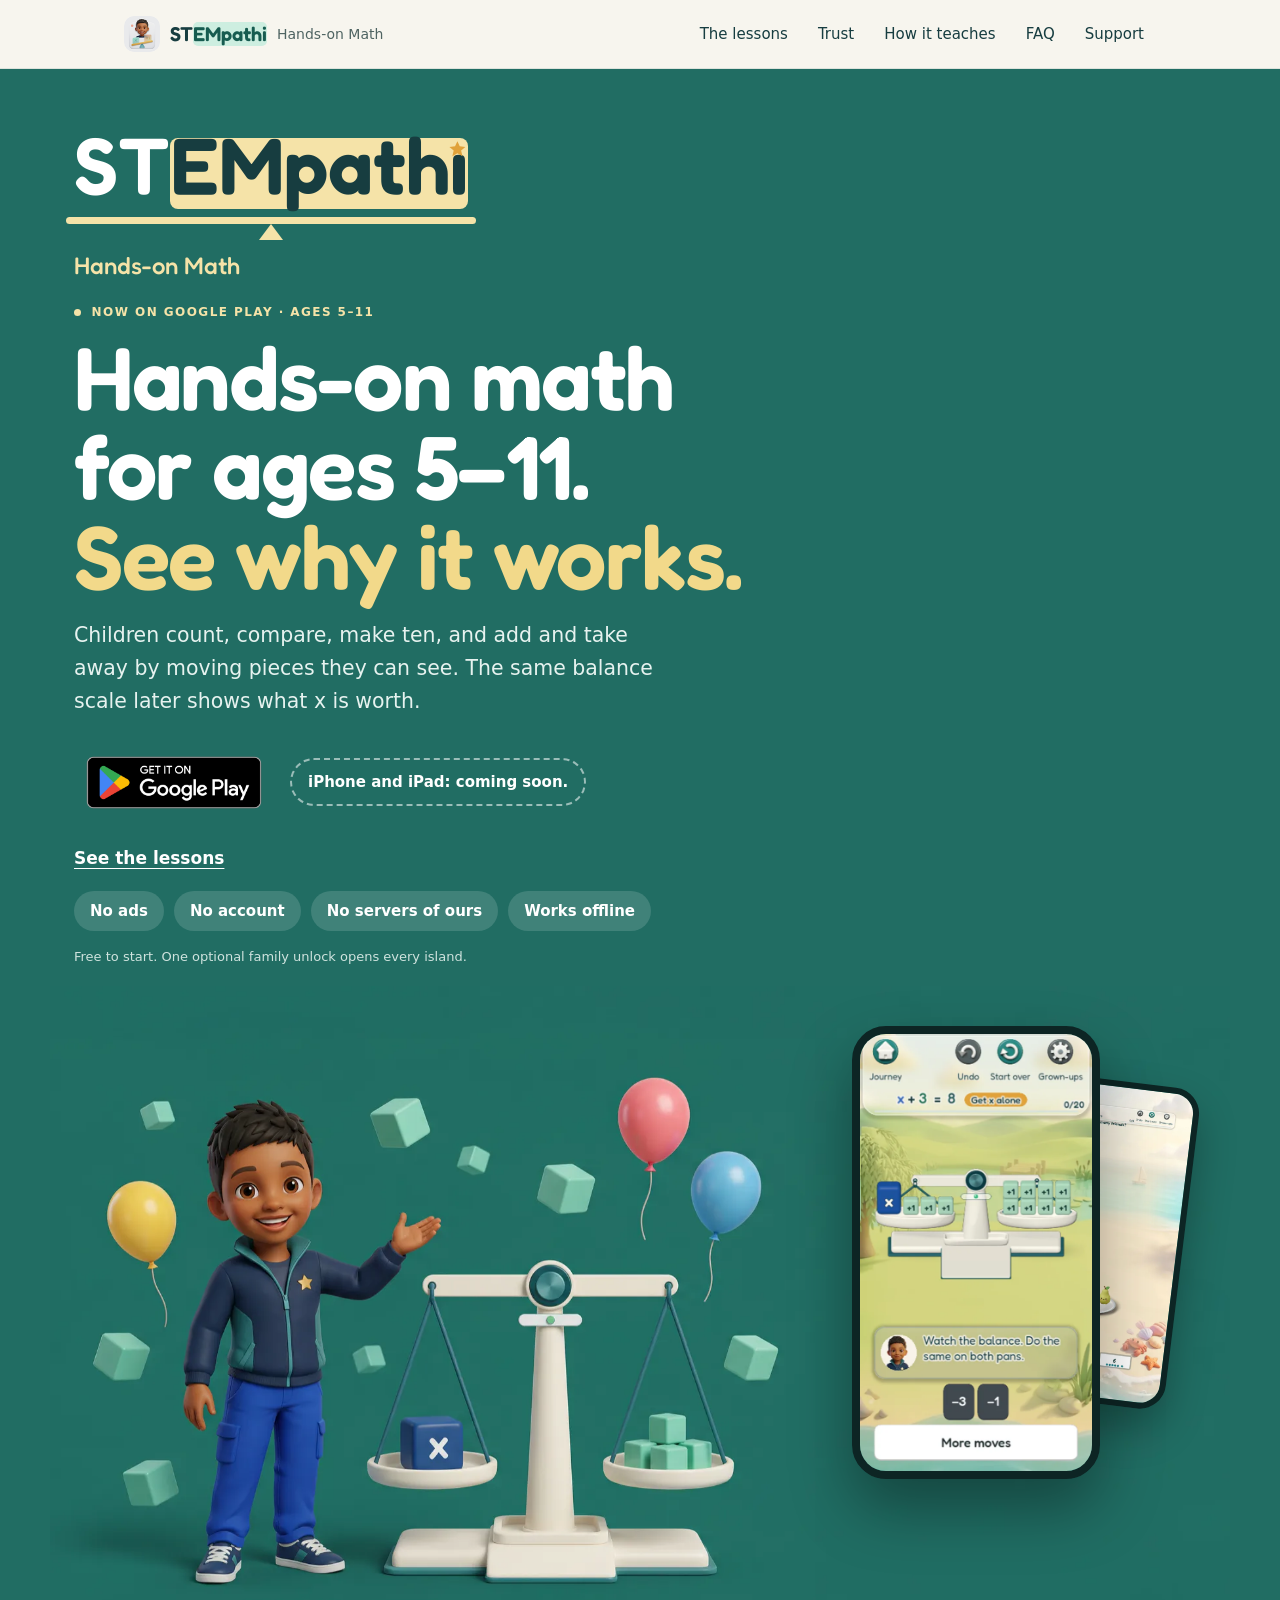
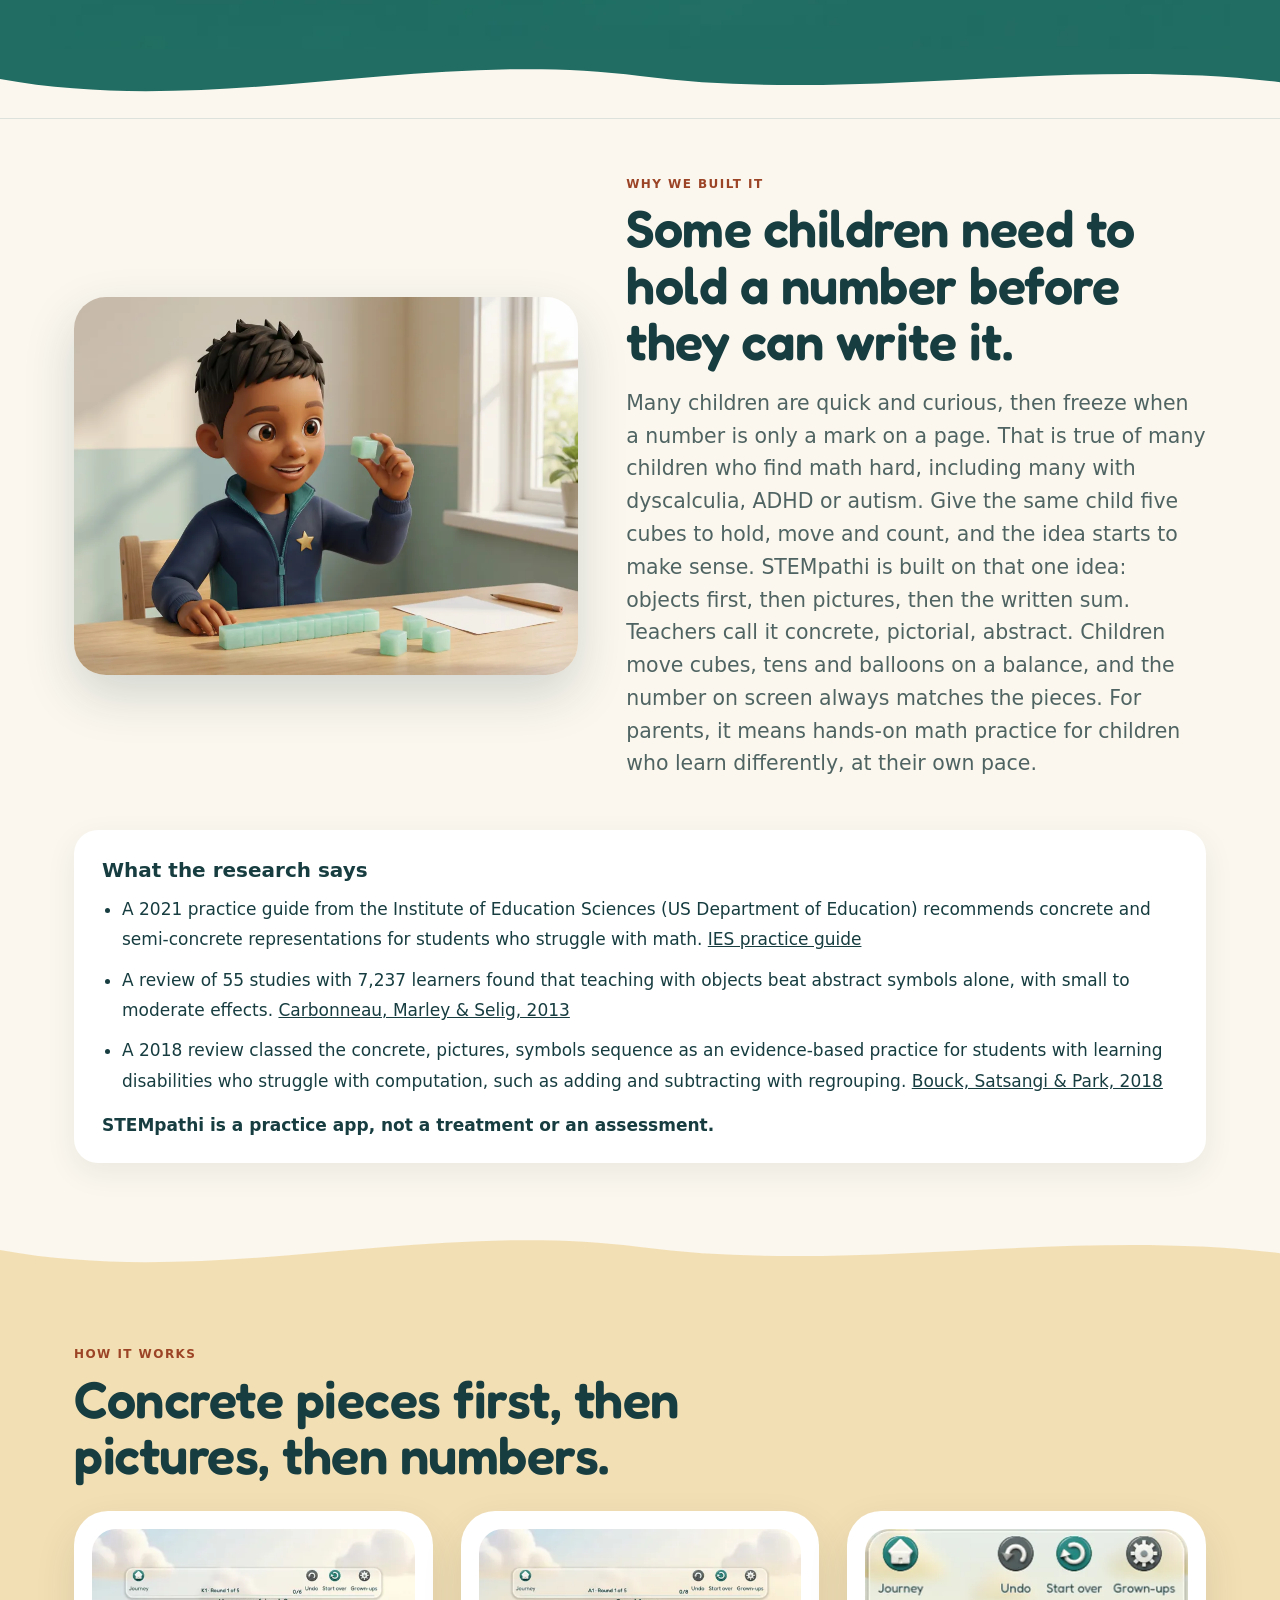
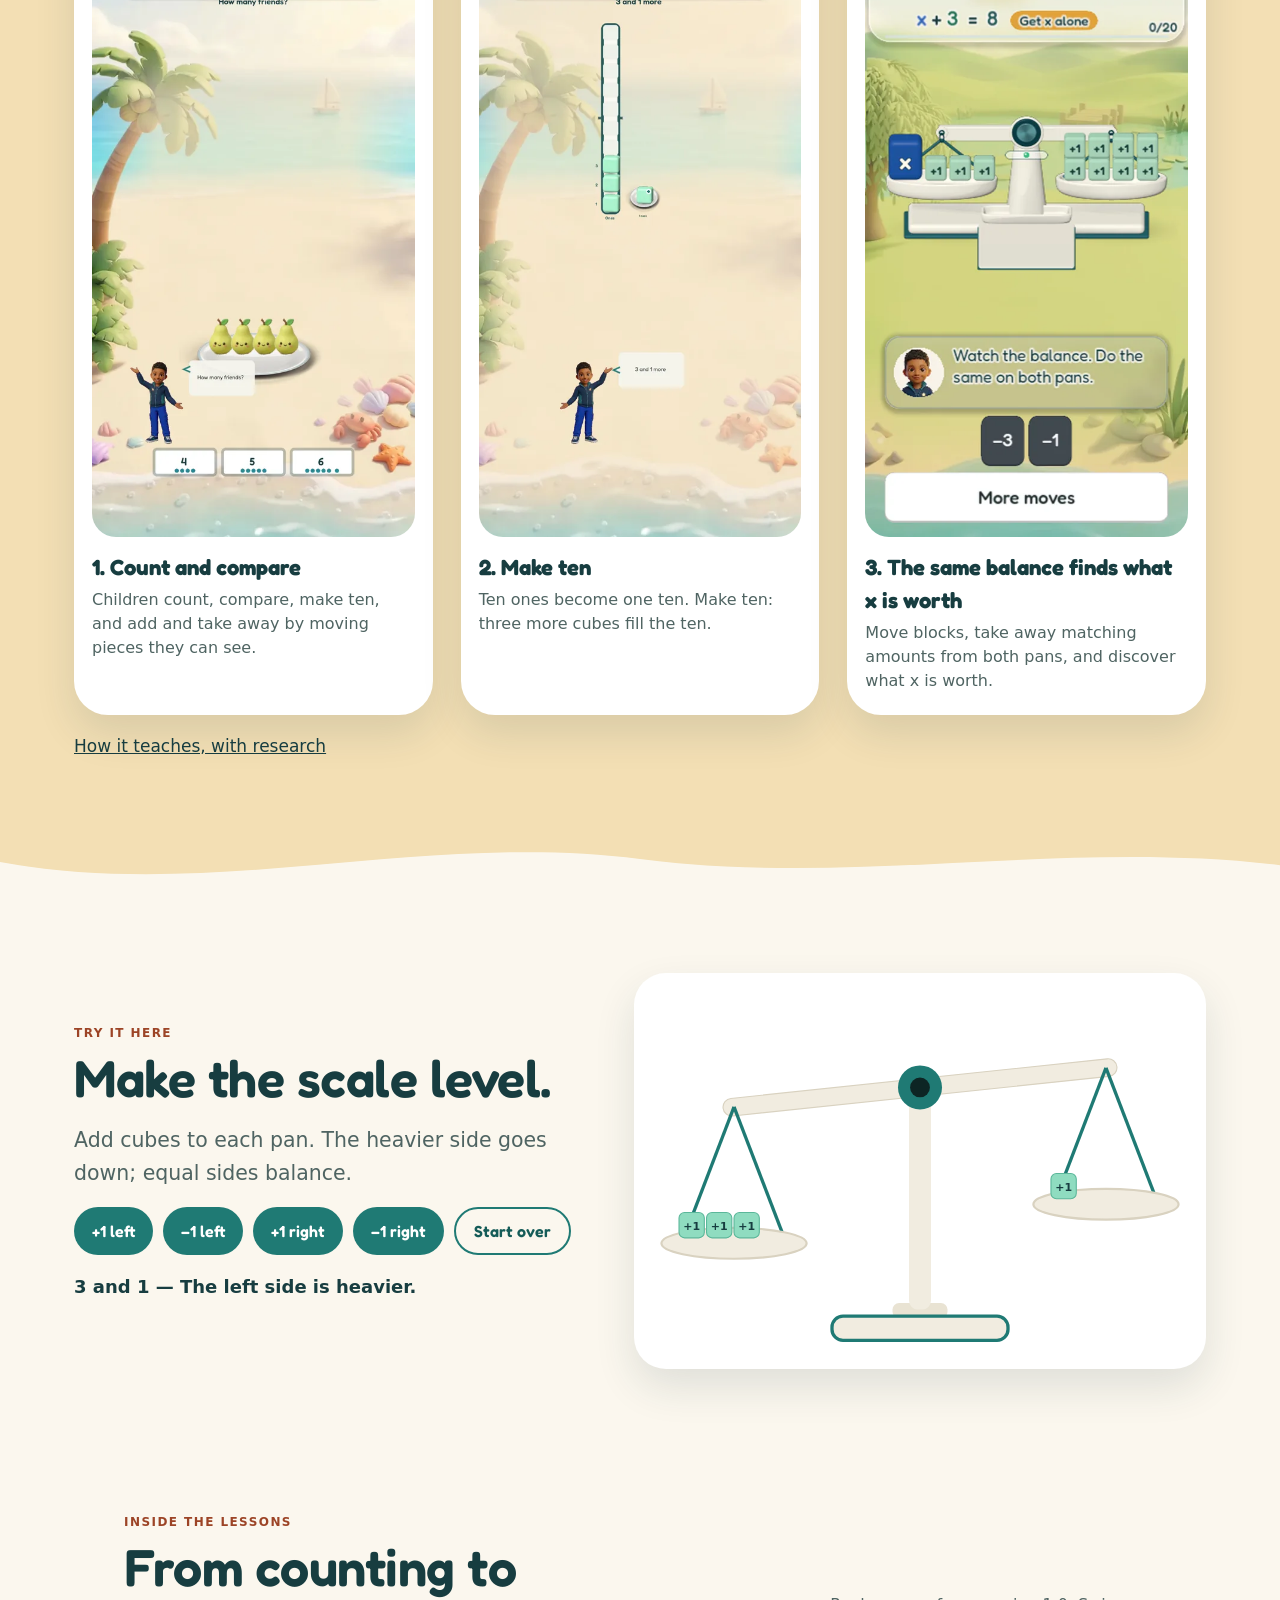
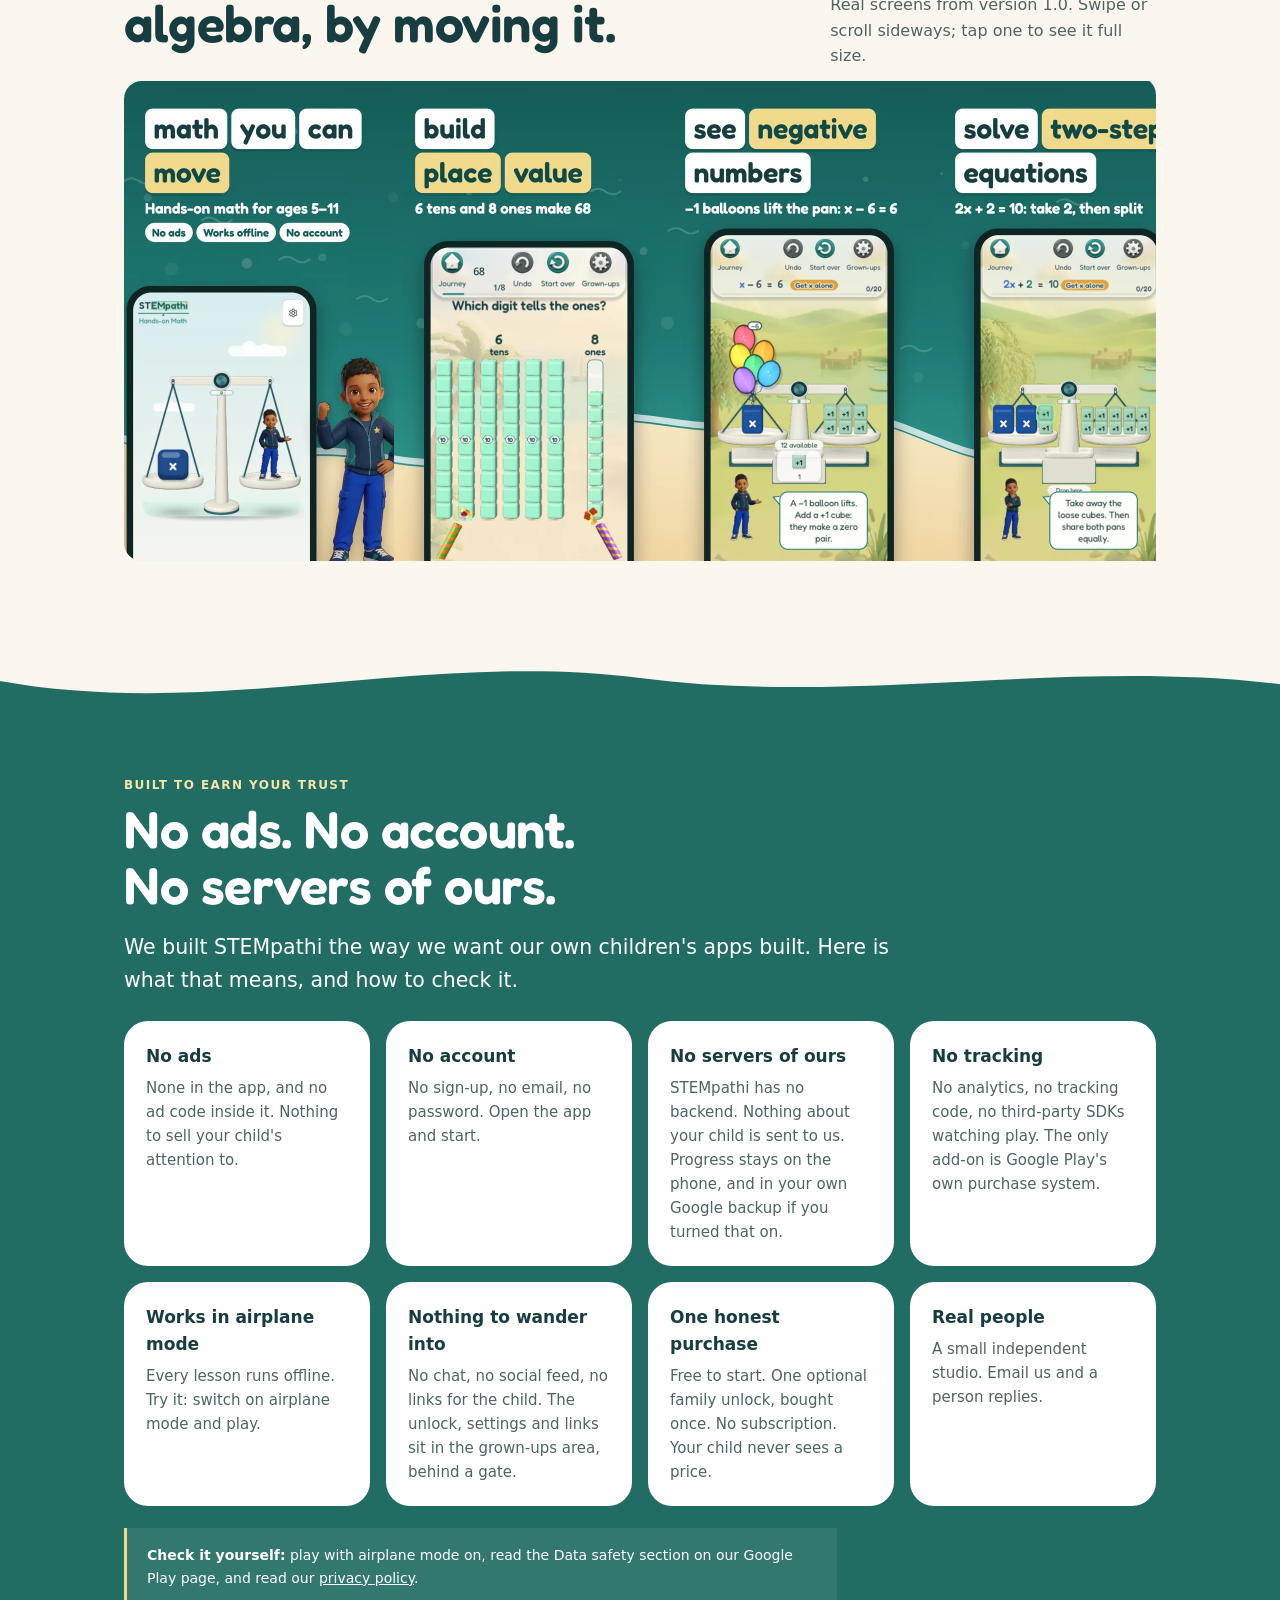
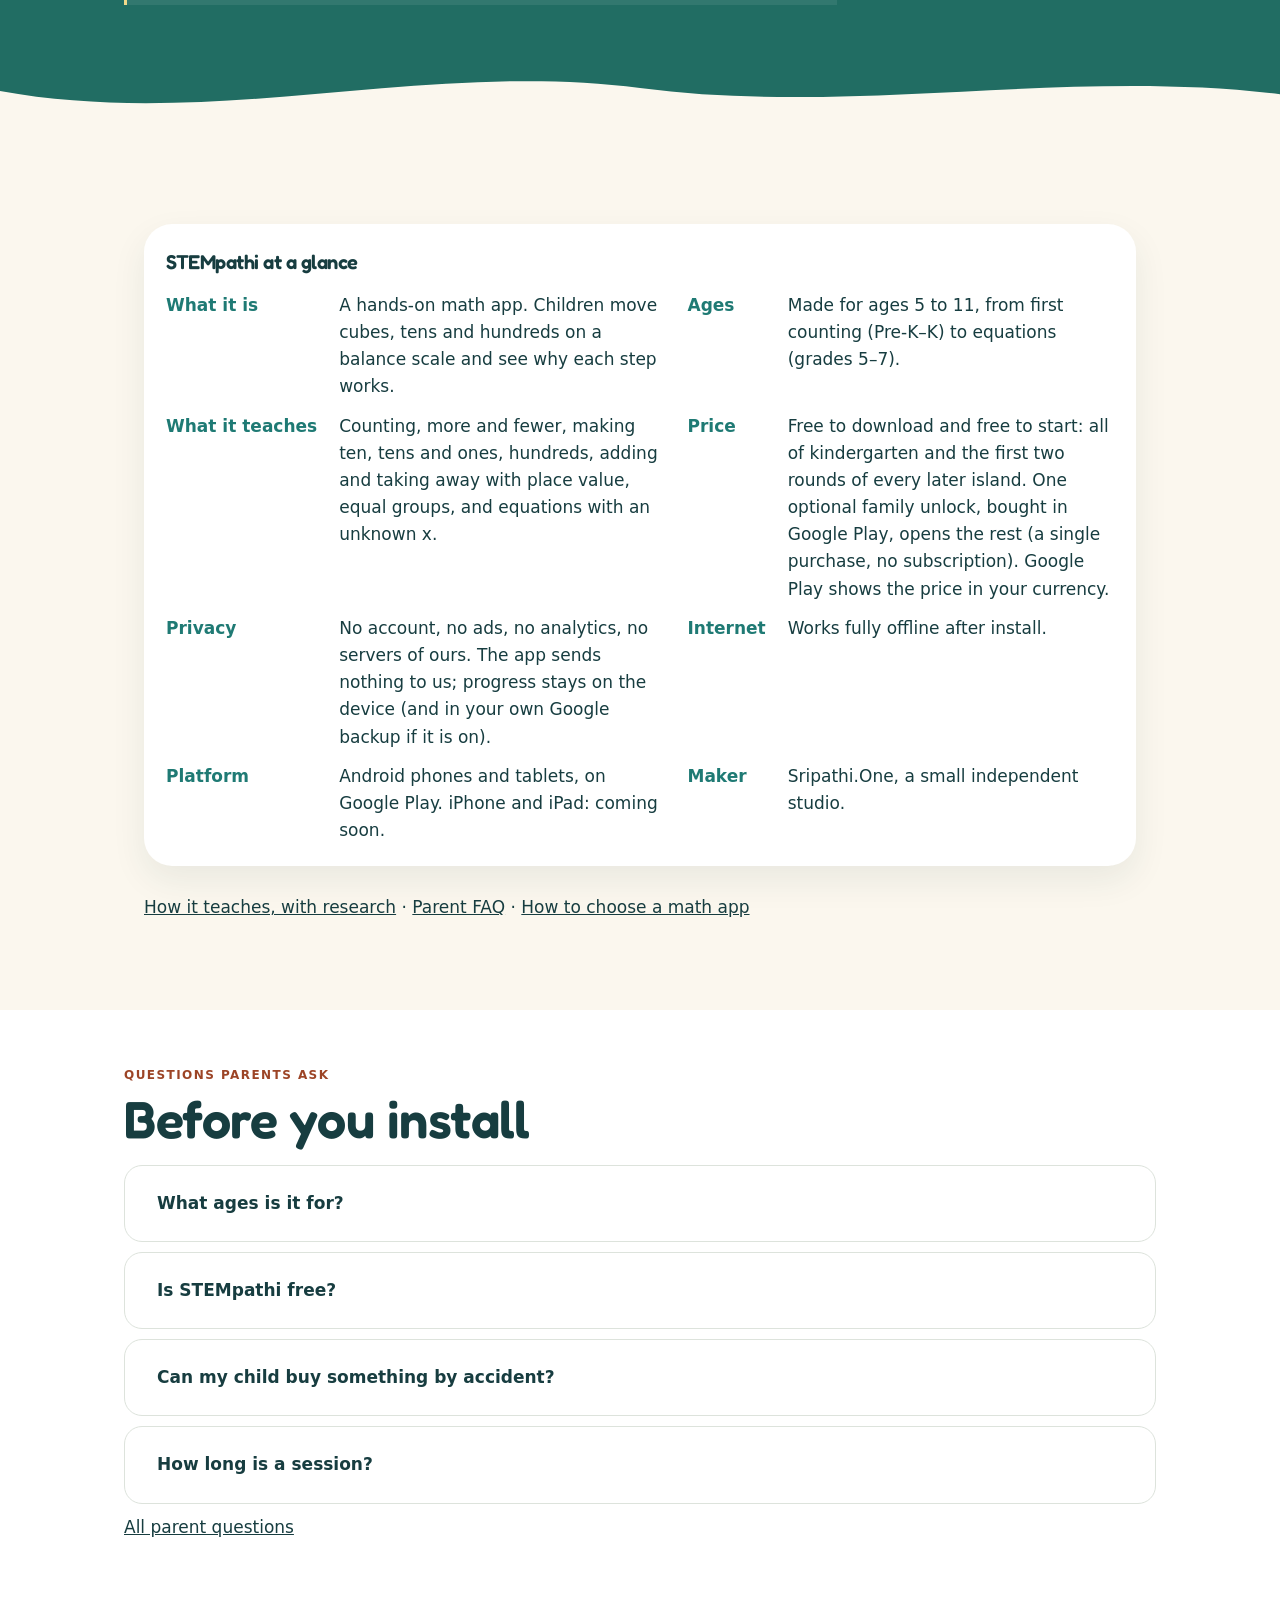
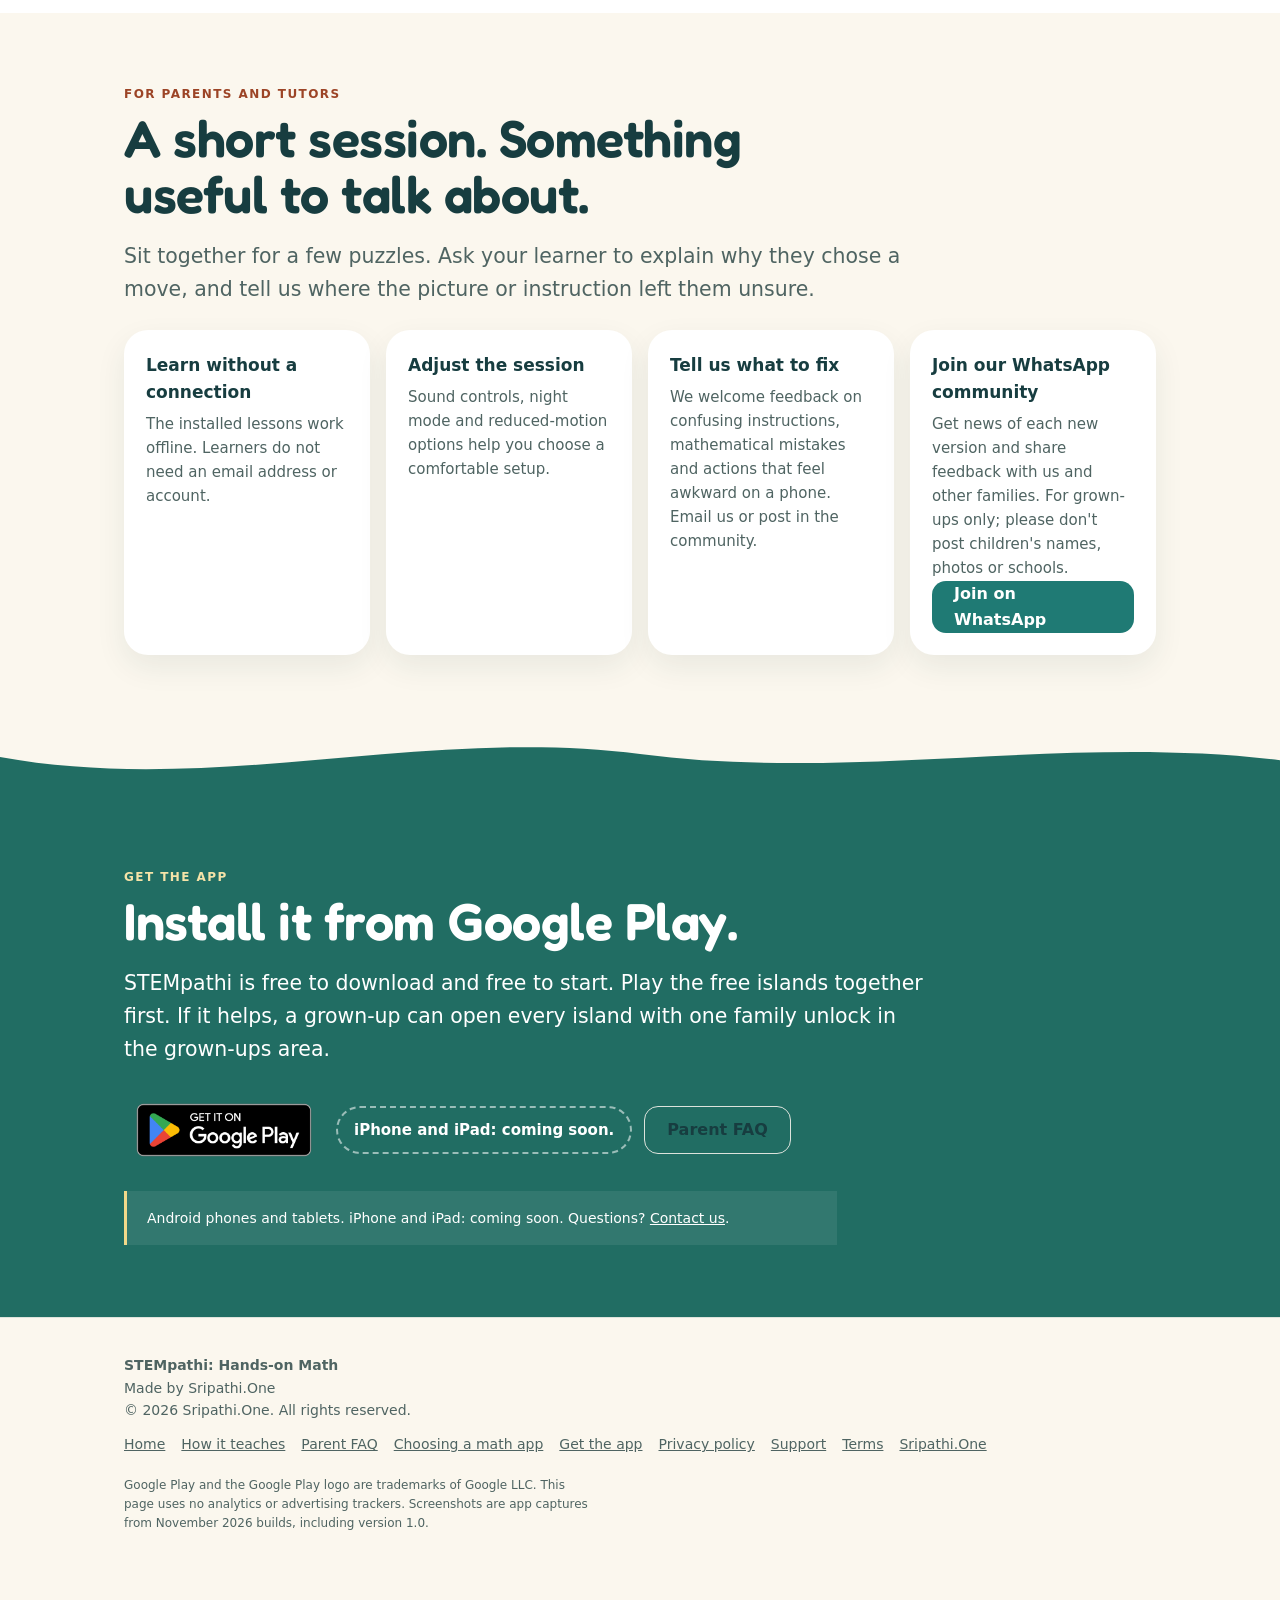
==== commit c57c555e: "Restore what #25 dropped: See the lessons, back phone, caption, phone-first screen on mobile Co-Auth" ====
--- a/index.html
+++ b/index.html
@@ -16,8 +16,8 @@
 <a class="skip" href="#main">Skip to content</a>
 <header><div class="wrap"><nav aria-label="Main navigation"><a class="brand" href="/"><img src="/img/icon-64.png?v=20261113" alt="" width="36" height="36"><span class="wm">ST<span class="em">EMpathi</span></span> <small>Hands-on Math</small></a><ul><li><a href="#how">The lessons</a></li><li><a href="#trust">Trust</a></li><li><a href="/how-it-teaches/">How it teaches</a></li><li><a href="/faq/">FAQ</a></li><li><a href="/support/">Support</a></li></ul></nav></div></header>
 <main id="main">
-<section class="bandx hero2" style="background:#216d63"><div class="wrap2 hero2-top"><div class="logo-motion" role="img" aria-label="STEMpathi, Hands-on Math"><div class="word" aria-hidden="true"><span class="l" style="animation-delay:0s">S</span><span class="l" style="animation-delay:0.09s">T</span><span class="emw"><span class="hl"></span><span class="l" style="animation-delay:0.18s">E</span><span class="l" style="animation-delay:0.27s">M</span><span class="l" style="animation-delay:0.36s">p</span><span class="l" style="animation-delay:0.45s">a</span><span class="l" style="animation-delay:0.54s">t</span><span class="l" style="animation-delay:0.63s">h</span><span class="l" style="animation-delay:0.72s">ı<svg class="star" viewBox="0 0 24 24" aria-hidden="true"><path d="M12 2.5l2.7 6 6.5.6-4.9 4.3 1.5 6.4L12 16.5l-5.8 3.3 1.5-6.4L2.8 9.1l6.5-.6z" fill="#e0a23a"/></svg></span></span></div><div class="beamrow" aria-hidden="true"><div class="beam"></div><div class="fulcrum"></div></div><div class="tag" aria-hidden="true">Hands-on Math</div></div><div class="eyebrow"><span class="status-dot"></span> Now on Google Play · Ages 5–11</div><h1>Hands-on math for ages 5–11.<br><em>See why it works.</em></h1><p class="lead">Children count, compare, make ten, and add and take away by moving pieces they can see. The same balance scale later shows what x is worth.</p><div class="cta2"><a class="play-badge" href="https://play.google.com/store/apps/details?id=one.sripathi.equationexplorer"><img src="/img/google-play-badge.png" alt="Get it on Google Play" width="200" height="77"></a><span class="soon-chip">iPhone and iPad: coming soon.</span></div><ul class="facts"><li>No ads</li><li>No account</li><li>No servers of ours</li><li>Works offline</li></ul><p class="beta-note">Free to start. One optional family unlock opens every island.</p></div>
-<div class="hero2-art"><img class="banner" src="/img/art/banner.webp" width="1800" height="1013" alt="Avi, the STEMpathi guide, beside a balance scale with an x box on one pan and cubes on the other, with floating cubes and balloons." fetchpriority="high"><div class="phone2"><img src="/img/rel/06-algebra-balance.webp" width="540" height="1017" alt="The real app: the balance with x + 3 = 8."></div></div></section>
+<section class="bandx hero2" style="background:#216d63"><div class="wrap2 hero2-top"><div class="logo-motion" role="img" aria-label="STEMpathi, Hands-on Math"><div class="word" aria-hidden="true"><span class="l" style="animation-delay:0s">S</span><span class="l" style="animation-delay:0.09s">T</span><span class="emw"><span class="hl"></span><span class="l" style="animation-delay:0.18s">E</span><span class="l" style="animation-delay:0.27s">M</span><span class="l" style="animation-delay:0.36s">p</span><span class="l" style="animation-delay:0.45s">a</span><span class="l" style="animation-delay:0.54s">t</span><span class="l" style="animation-delay:0.63s">h</span><span class="l" style="animation-delay:0.72s">ı<svg class="star" viewBox="0 0 24 24" aria-hidden="true"><path d="M12 2.5l2.7 6 6.5.6-4.9 4.3 1.5 6.4L12 16.5l-5.8 3.3 1.5-6.4L2.8 9.1l6.5-.6z" fill="#e0a23a"/></svg></span></span></div><div class="beamrow" aria-hidden="true"><div class="beam"></div><div class="fulcrum"></div></div><div class="tag" aria-hidden="true">Hands-on Math</div></div><div class="eyebrow"><span class="status-dot"></span> Now on Google Play · Ages 5–11</div><h1>Hands-on math for ages 5–11.<br><em>See why it works.</em></h1><div class="hero-phone-m"><img src="/img/rel/06-algebra-balance.webp" width="540" height="1017" alt="The balance in STEMpathi: an x box and three +1 cubes on one pan, eight +1 cubes on the other."></div><p class="lead">Children count, compare, make ten, and add and take away by moving pieces they can see. The same balance scale later shows what x is worth.</p><div class="cta2"><a class="play-badge" href="https://play.google.com/store/apps/details?id=one.sripathi.equationexplorer"><img src="/img/google-play-badge.png" alt="Get it on Google Play" width="200" height="77"></a><span class="soon-chip">iPhone and iPad: coming soon.</span></div><p class="seelessons"><a href="#how">See the lessons</a></p><ul class="facts"><li>No ads</li><li>No account</li><li>No servers of ours</li><li>Works offline</li></ul><p class="beta-note">Free to start. One optional family unlock opens every island.</p></div>
+<div class="hero2-art"><img class="banner" src="/img/art/banner.webp" width="1800" height="1013" alt="Avi, the STEMpathi guide, beside a balance scale with an x box on one pan and cubes on the other, with floating cubes and balloons." fetchpriority="high"><div class="phone2-back" aria-hidden="true"><img src="/img/rel/03-k-lesson-avi.webp" width="540" height="1018" alt="" loading="lazy"></div><div class="phone2"><img src="/img/rel/06-algebra-balance.webp" width="540" height="1017" alt="The real app: the balance with x + 3 = 8."></div><p class="phone2-cap">Version 1.0 on Google Play</p></div></section>
 <div class="wave " aria-hidden="true" style="background:#fbf7ee"><svg viewBox="0 0 1440 90" preserveAspectRatio="none"><path d="M0,40 C240,90 480,0 720,36 C960,72 1200,10 1440,44 L1440,0 L0,0 Z" fill="#216d63"/></svg></div>
 <section class="bandx" id="story" style="background:#fbf7ee"><div class="wrap2 story2"><img class="story-art" src="/img/art/story.webp" width="1000" height="750" alt="Avi at a table, holding up one cube next to a row of cubes." loading="lazy"><div><div class="eyebrow">Why we built it</div><h2>Some children need to hold a number before they can write it.</h2><p class="lead">Many children are quick and curious, then freeze when a number is only a mark on a page. That is true of many children who find math hard, including many with dyscalculia, ADHD or autism. Give the same child five cubes to hold, move and count, and the idea starts to make sense. STEMpathi is built on that one idea: objects first, then pictures, then the written sum. Teachers call it concrete, pictorial, abstract. Children move cubes, tens and balloons on a balance, and the number on screen always matches the pieces. For parents, it means hands-on math practice for children who learn differently, at their own pace.</p></div></div><div class="wrap2"><div class="research"><h3>What the research says</h3><ul>
 <li>A 2021 practice guide from the Institute of Education Sciences (US Department of Education) recommends concrete and semi-concrete representations for students who struggle with math. <a href="https://ies.ed.gov/ncee/wwc/practiceguide/26" rel="noopener">IES practice guide</a></li>
--- a/home.css
+++ b/home.css
@@ -95,3 +95,12 @@
 .hero2 .logo-motion .fulcrum{border-bottom-color:#f5e3a8}
 .hero2 .logo-motion .tag{color:#f5e3a8}
 @media(max-width:900px){.hero2 .logo-motion{transform:scale(.72);transform-origin:left top;margin-bottom:-18px}}
+/* Restored from the pre-#25 page (founder: never drop earlier work) */
+.seelessons{margin:6px 0 4px}.seelessons a{display:inline-flex;align-items:center;min-height:48px;color:#fff;font-weight:600;text-decoration:underline;text-underline-offset:4px}
+.hero2-art .phone2{z-index:2}
+.hero2-art .phone2-back{position:absolute;z-index:1;right:4%;top:14%;width:15%;transform:rotate(7deg);border:6px solid #0d2524;border-radius:26px;overflow:hidden;box-shadow:0 20px 40px rgba(0,0,0,.3)}
+.hero2-art .phone2-back img{display:block;width:100%;height:auto}
+.hero2-art .phone2-cap{position:absolute;right:11%;width:21%;top:calc(6% + 21% * 1.9 + 22px);text-align:center;color:#e6f2ef;font-size:14px;margin:0}
+.hero-phone-m{display:none}
+@media(max-width:900px){.hero-phone-m{display:block;width:min(230px,62vw);margin:10px auto 18px;border:6px solid #0d2524;border-radius:28px;overflow:hidden;box-shadow:0 14px 34px rgba(0,0,0,.25)}.hero-phone-m img{display:block;width:100%;height:auto}.hero2-art .phone2-back,.hero2-art .phone2-cap{display:none}}
+@media(max-width:900px){.hero2-art .phone2{display:none}}
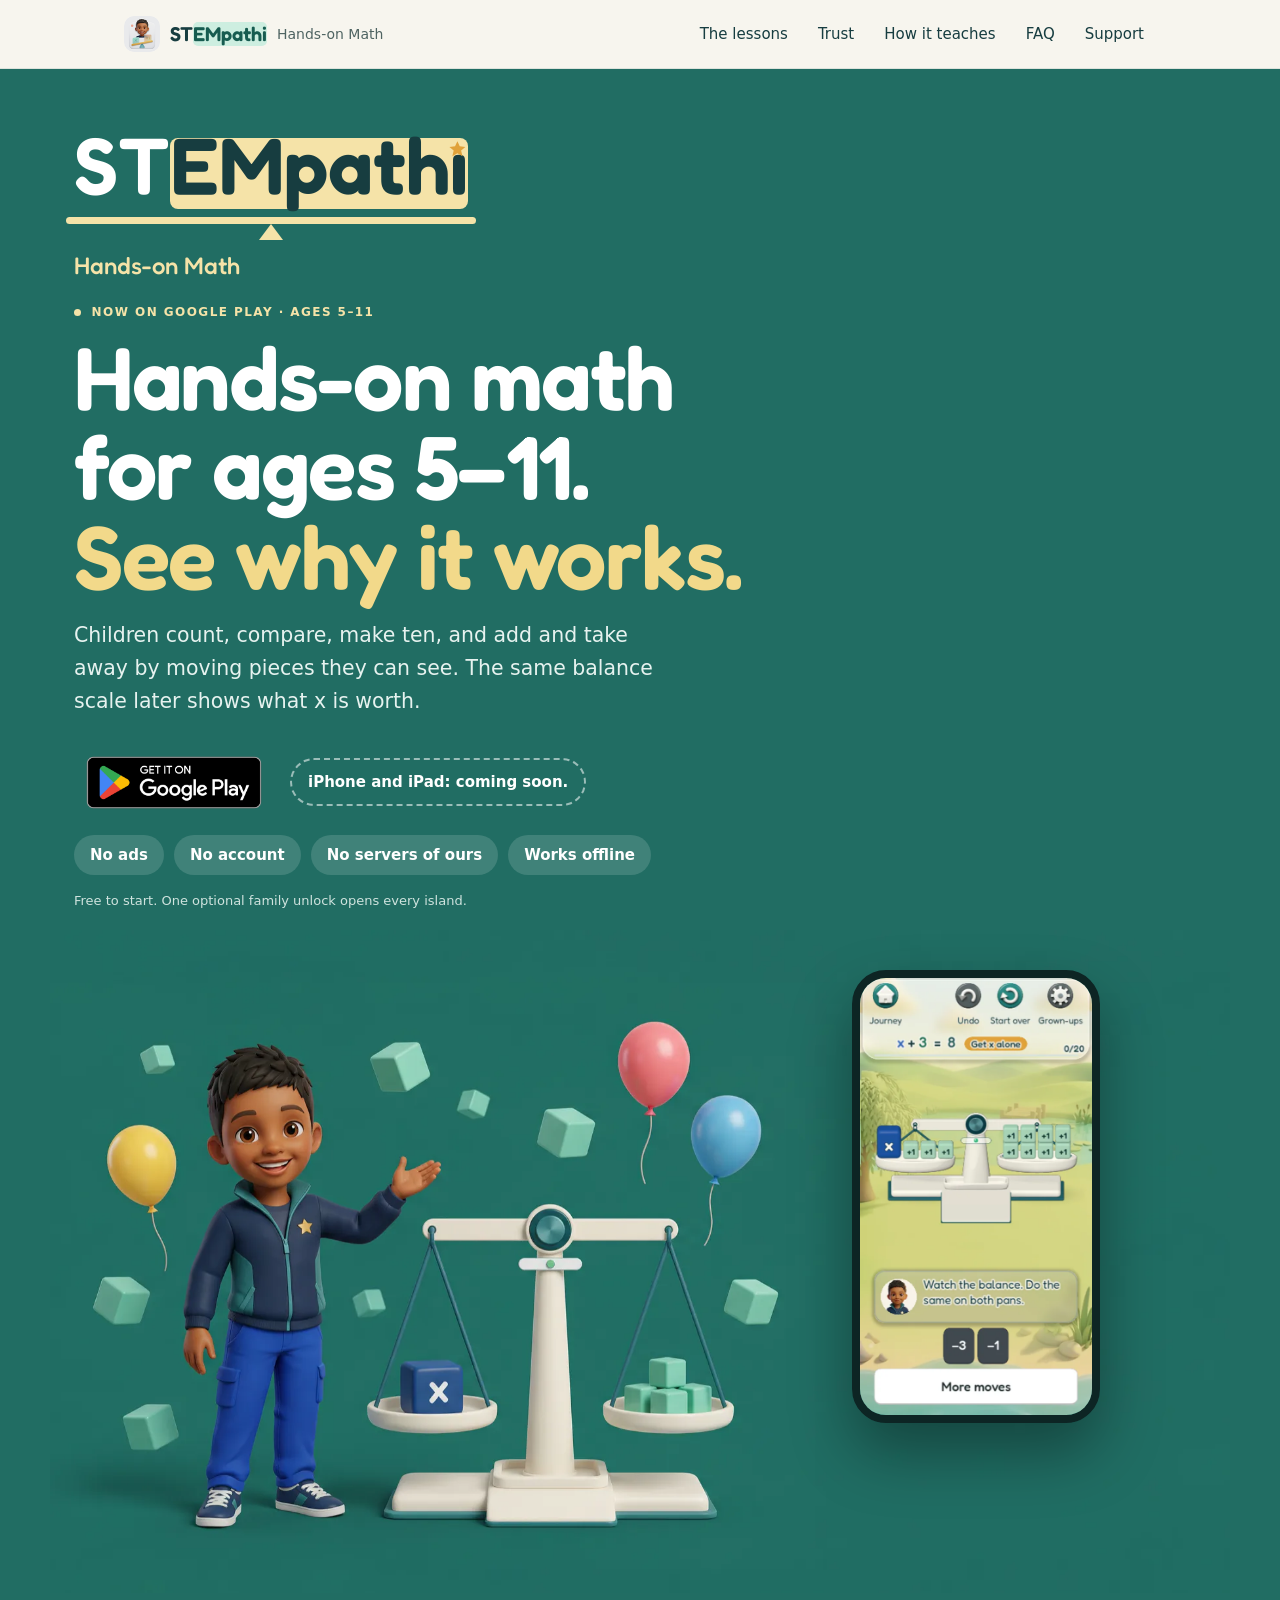
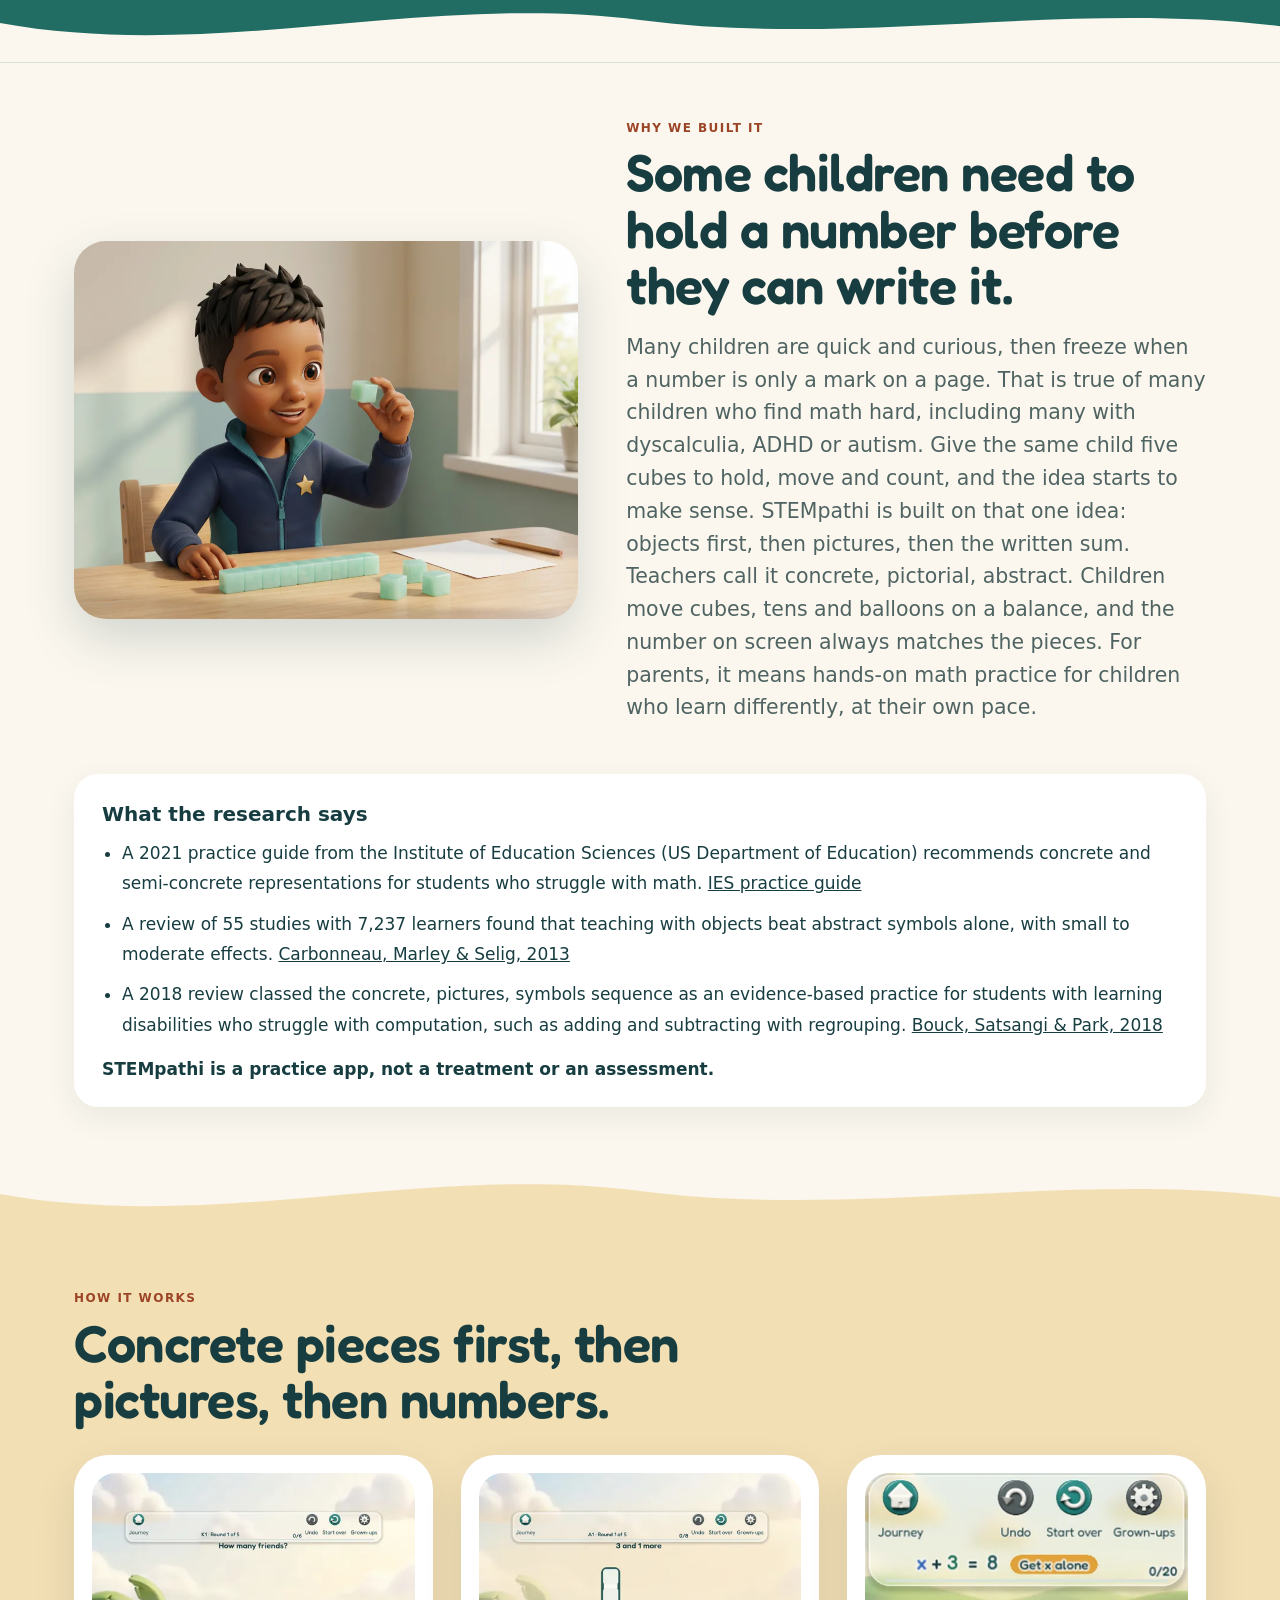
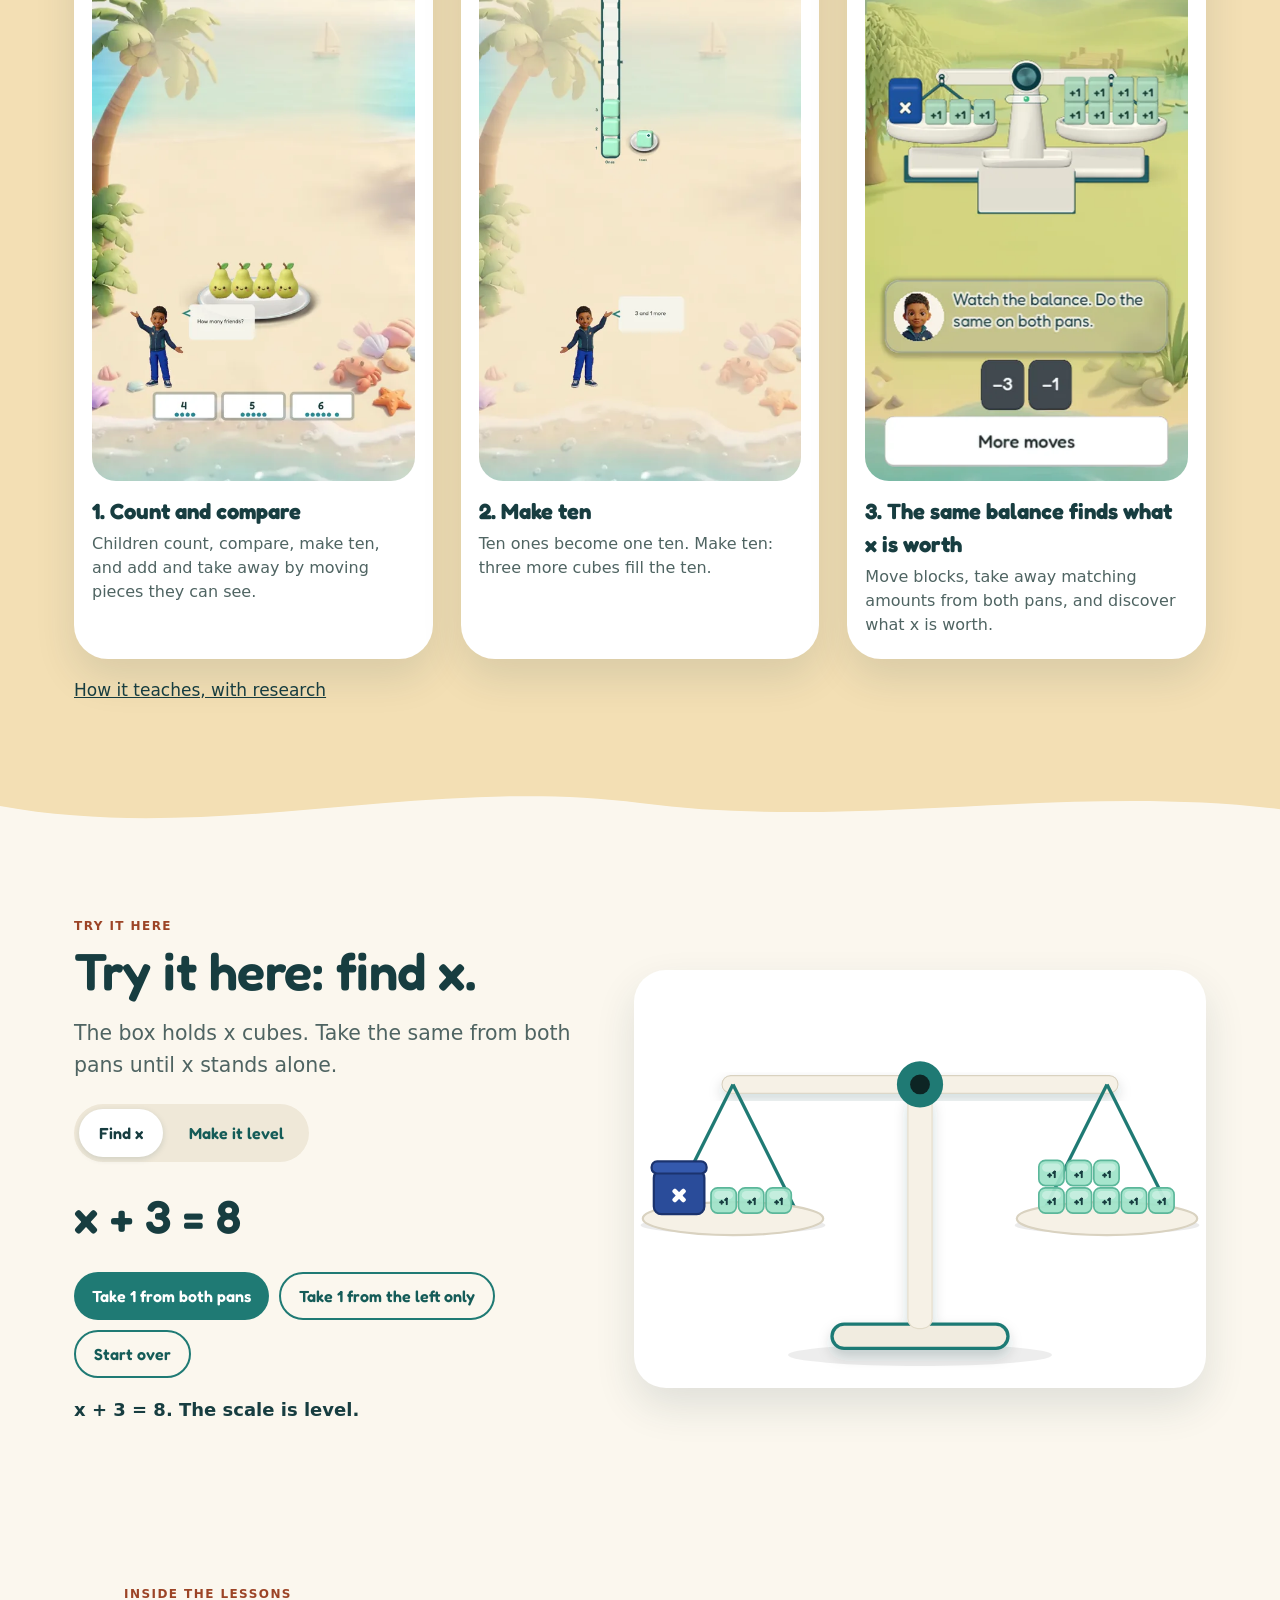
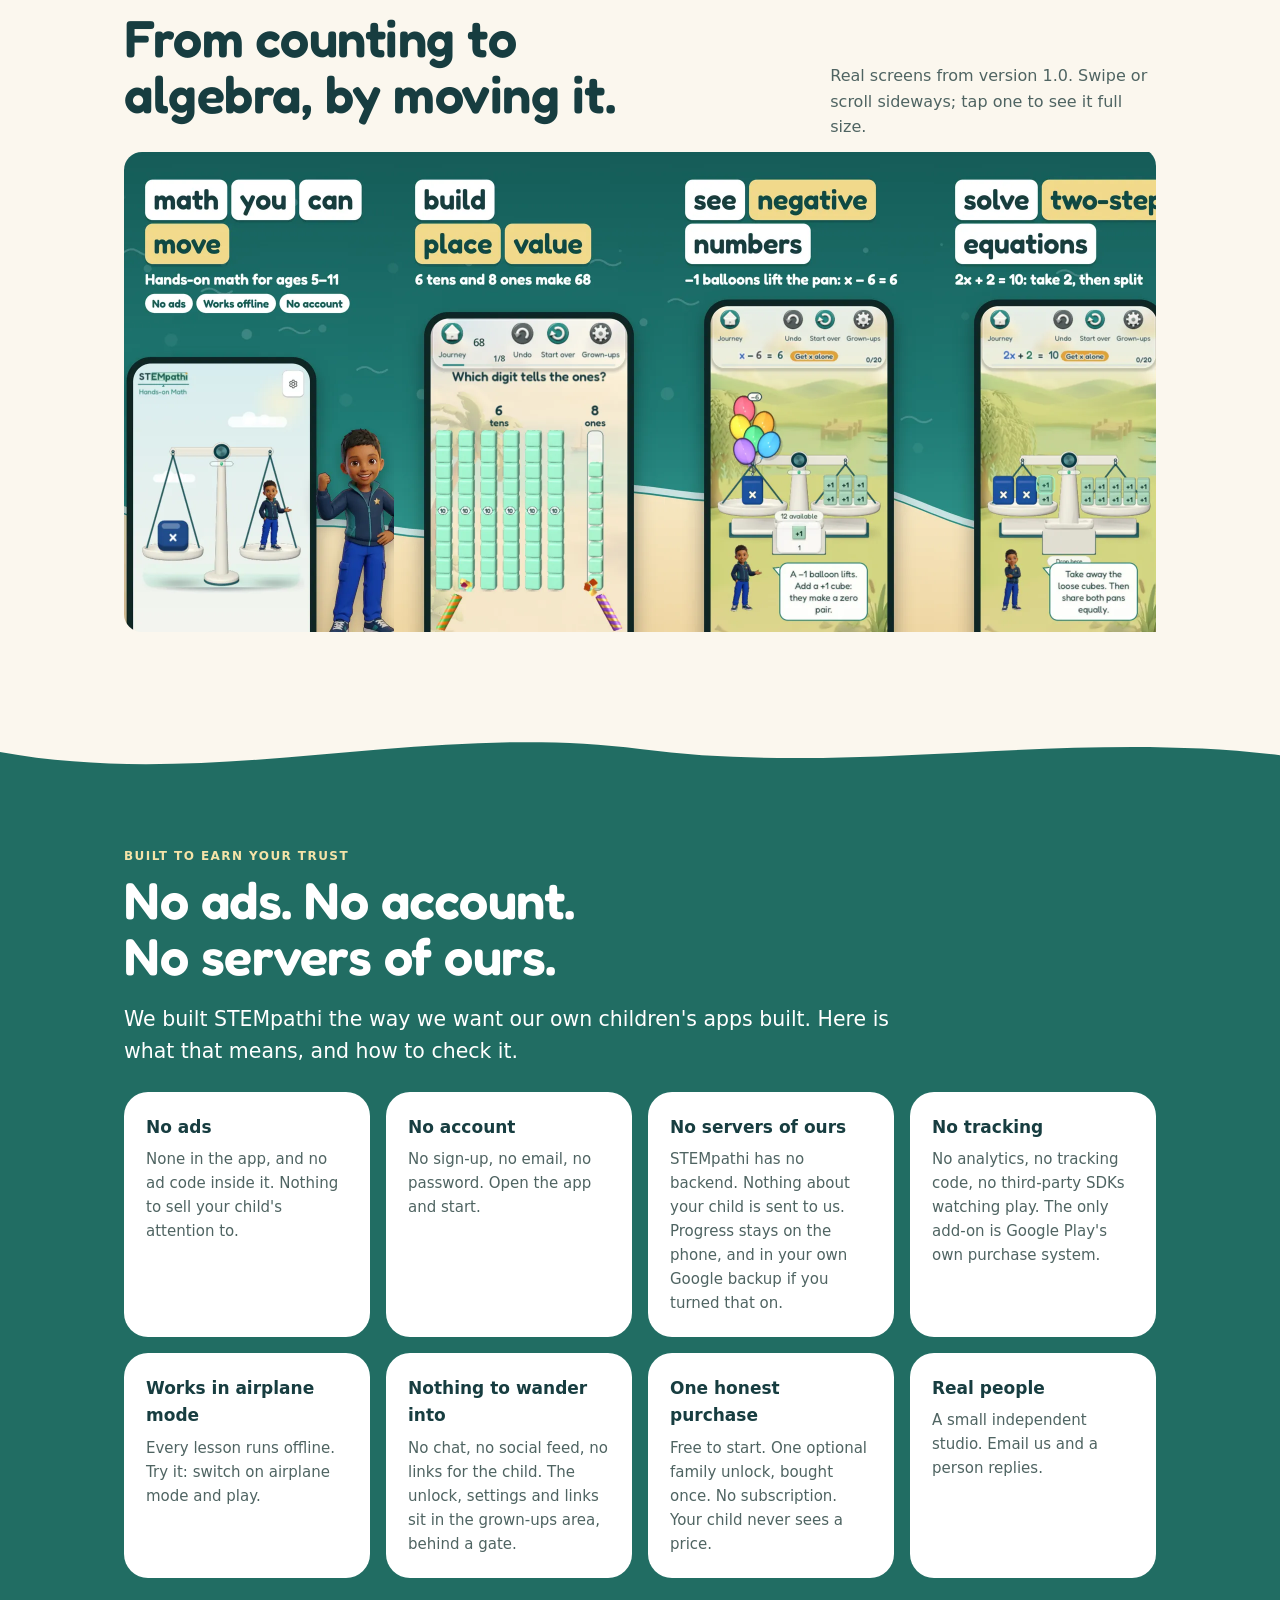
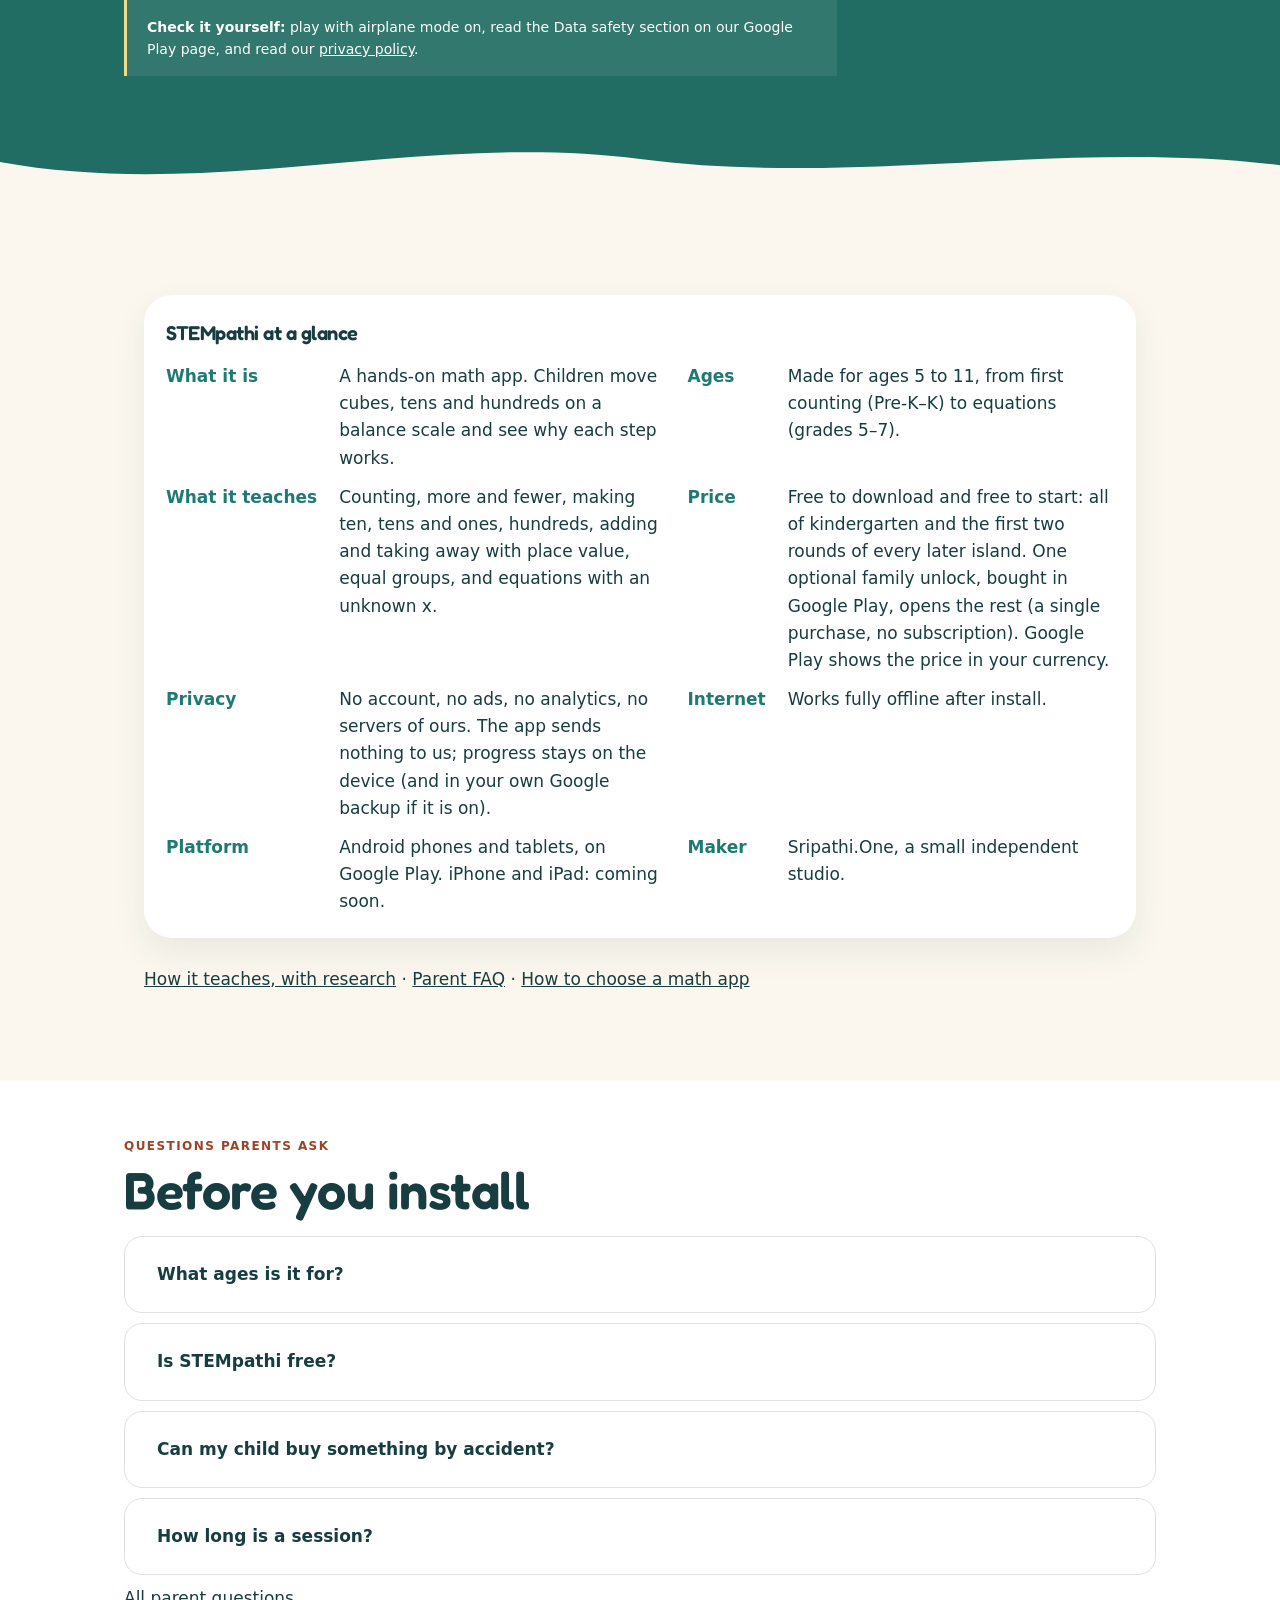
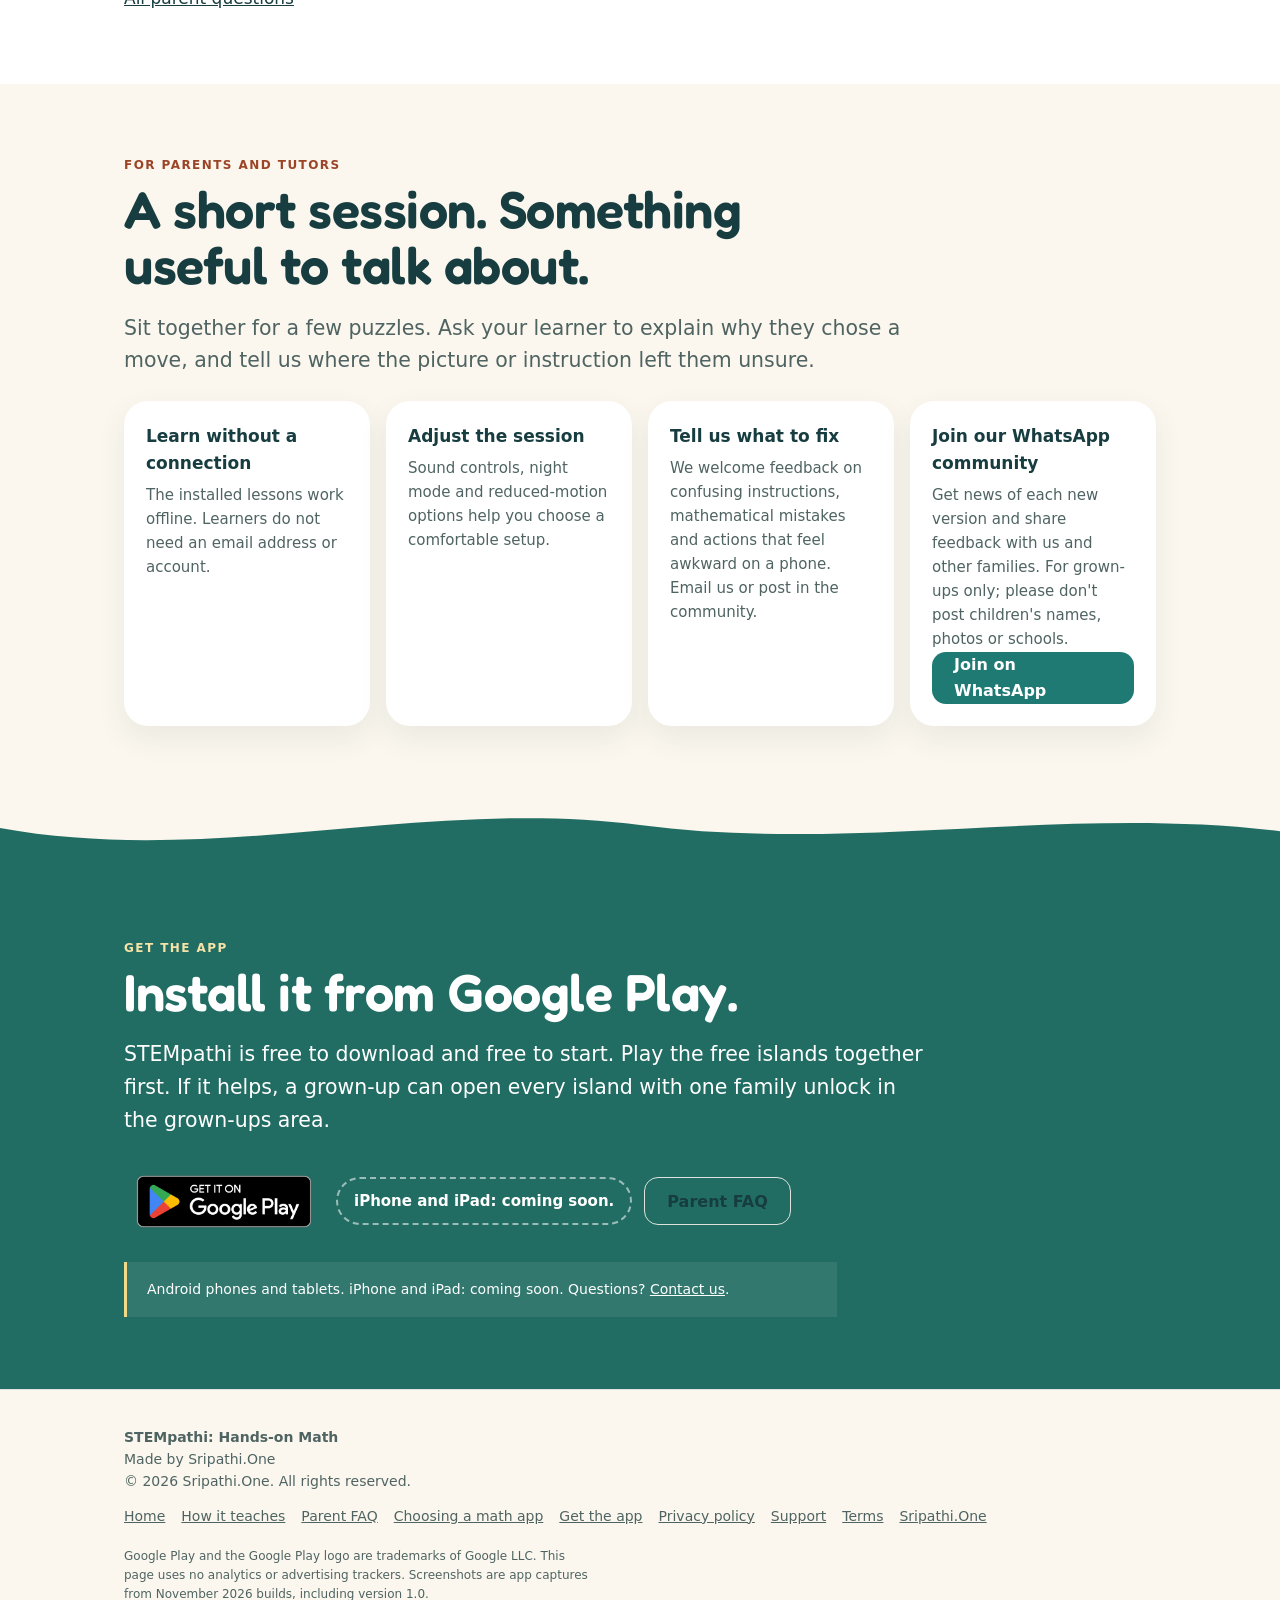
==== commit 3d02c5b9: "Try it here: find x (x + 3 = 8), with Make it level kept as a second tab Co-Authored-By: Claude Opus" ====
--- a/index.html
+++ b/index.html
@@ -12,12 +12,12 @@
 <script type="application/ld+json">{"@context": "https://schema.org", "@type": "MobileApplication", "name": "STEMpathi: Hands-on Math", "alternateName": "STEMpathi", "url": "https://stempathi.sripathi.one/", "operatingSystem": "Android", "applicationCategory": "EducationalApplication", "applicationSubCategory": "Math", "description": "A hands-on math app: children move cubes, tens and hundreds on a balance scale to learn counting, place value and equations. Works offline. No ads, no account, no data collected. Free to start, with one optional family unlock.", "image": "https://stempathi.sripathi.one/press/icon-512.png", "screenshot": ["https://stempathi.sripathi.one/img/k3-scale-20261118.webp", "https://stempathi.sripathi.one/img/store/frame-2.webp", "https://stempathi.sripathi.one/img/store/frame-3.webp", "https://stempathi.sripathi.one/img/store/frame-5.webp"], "installUrl": "https://play.google.com/store/apps/details?id=one.sripathi.equationexplorer", "inLanguage": "en", "typicalAgeRange": "5-11", "audience": {"@type": "PeopleAudience", "suggestedMinAge": 5, "suggestedMaxAge": 11}, "educationalUse": "practice", "learningResourceType": "interactive app", "teaches": ["counting", "comparing numbers", "making ten", "place value: tens and ones", "hundreds and regrouping", "addition and subtraction", "equal groups", "equations with an unknown"], "featureList": ["Works fully offline", "No ads", "No account or login", "No analytics or data collection", "Balance-scale algebra", "Concrete, picture, then number", "Calm motion and night mode", "Free to start; one optional family unlock (in-app purchase)"], "offers": {"@type": "Offer", "price": "0", "priceCurrency": "USD", "availability": "https://schema.org/InStock", "url": "https://play.google.com/store/apps/details?id=one.sripathi.equationexplorer", "description": "Free to download. One optional in-app purchase (family unlock)."}, "publisher": {"@id": "https://stempathi.sripathi.one/#org"}, "downloadUrl": "https://play.google.com/store/apps/details?id=one.sripathi.equationexplorer"}</script>
 <script type="application/ld+json">{"@context": "https://schema.org", "@type": "Organization", "@id": "https://stempathi.sripathi.one/#org", "name": "Sripathi.One", "url": "https://sripathi.one", "logo": "https://stempathi.sripathi.one/press/icon-512.png", "email": "r2k8@sripathi.one"}</script>
 <script type="application/ld+json">{"@context": "https://schema.org", "@type": "WebSite", "name": "STEMpathi", "url": "https://stempathi.sripathi.one/", "publisher": {"@id": "https://stempathi.sripathi.one/#org"}}</script>
-<link rel="stylesheet" href="/home.css?v=20261128b"></head><body>
+<link rel="stylesheet" href="/home.css?v=20261128c"></head><body>
 <a class="skip" href="#main">Skip to content</a>
 <header><div class="wrap"><nav aria-label="Main navigation"><a class="brand" href="/"><img src="/img/icon-64.png?v=20261113" alt="" width="36" height="36"><span class="wm">ST<span class="em">EMpathi</span></span> <small>Hands-on Math</small></a><ul><li><a href="#how">The lessons</a></li><li><a href="#trust">Trust</a></li><li><a href="/how-it-teaches/">How it teaches</a></li><li><a href="/faq/">FAQ</a></li><li><a href="/support/">Support</a></li></ul></nav></div></header>
 <main id="main">
-<section class="bandx hero2" style="background:#216d63"><div class="wrap2 hero2-top"><div class="logo-motion" role="img" aria-label="STEMpathi, Hands-on Math"><div class="word" aria-hidden="true"><span class="l" style="animation-delay:0s">S</span><span class="l" style="animation-delay:0.09s">T</span><span class="emw"><span class="hl"></span><span class="l" style="animation-delay:0.18s">E</span><span class="l" style="animation-delay:0.27s">M</span><span class="l" style="animation-delay:0.36s">p</span><span class="l" style="animation-delay:0.45s">a</span><span class="l" style="animation-delay:0.54s">t</span><span class="l" style="animation-delay:0.63s">h</span><span class="l" style="animation-delay:0.72s">ı<svg class="star" viewBox="0 0 24 24" aria-hidden="true"><path d="M12 2.5l2.7 6 6.5.6-4.9 4.3 1.5 6.4L12 16.5l-5.8 3.3 1.5-6.4L2.8 9.1l6.5-.6z" fill="#e0a23a"/></svg></span></span></div><div class="beamrow" aria-hidden="true"><div class="beam"></div><div class="fulcrum"></div></div><div class="tag" aria-hidden="true">Hands-on Math</div></div><div class="eyebrow"><span class="status-dot"></span> Now on Google Play · Ages 5–11</div><h1>Hands-on math for ages 5–11.<br><em>See why it works.</em></h1><div class="hero-phone-m"><img src="/img/rel/06-algebra-balance.webp" width="540" height="1017" alt="The balance in STEMpathi: an x box and three +1 cubes on one pan, eight +1 cubes on the other."></div><p class="lead">Children count, compare, make ten, and add and take away by moving pieces they can see. The same balance scale later shows what x is worth.</p><div class="cta2"><a class="play-badge" href="https://play.google.com/store/apps/details?id=one.sripathi.equationexplorer"><img src="/img/google-play-badge.png" alt="Get it on Google Play" width="200" height="77"></a><span class="soon-chip">iPhone and iPad: coming soon.</span></div><p class="seelessons"><a href="#how">See the lessons</a></p><ul class="facts"><li>No ads</li><li>No account</li><li>No servers of ours</li><li>Works offline</li></ul><p class="beta-note">Free to start. One optional family unlock opens every island.</p></div>
-<div class="hero2-art"><img class="banner" src="/img/art/banner.webp" width="1800" height="1013" alt="Avi, the STEMpathi guide, beside a balance scale with an x box on one pan and cubes on the other, with floating cubes and balloons." fetchpriority="high"><div class="phone2-back" aria-hidden="true"><img src="/img/rel/03-k-lesson-avi.webp" width="540" height="1018" alt="" loading="lazy"></div><div class="phone2"><img src="/img/rel/06-algebra-balance.webp" width="540" height="1017" alt="The real app: the balance with x + 3 = 8."></div><p class="phone2-cap">Version 1.0 on Google Play</p></div></section>
+<section class="bandx hero2" style="background:#216d63"><div class="wrap2 hero2-top"><div class="logo-motion" role="img" aria-label="STEMpathi, Hands-on Math"><div class="word" aria-hidden="true"><span class="l" style="animation-delay:0s">S</span><span class="l" style="animation-delay:0.09s">T</span><span class="emw"><span class="hl"></span><span class="l" style="animation-delay:0.18s">E</span><span class="l" style="animation-delay:0.27s">M</span><span class="l" style="animation-delay:0.36s">p</span><span class="l" style="animation-delay:0.45s">a</span><span class="l" style="animation-delay:0.54s">t</span><span class="l" style="animation-delay:0.63s">h</span><span class="l" style="animation-delay:0.72s">ı<svg class="star" viewBox="0 0 24 24" aria-hidden="true"><path d="M12 2.5l2.7 6 6.5.6-4.9 4.3 1.5 6.4L12 16.5l-5.8 3.3 1.5-6.4L2.8 9.1l6.5-.6z" fill="#e0a23a"/></svg></span></span></div><div class="beamrow" aria-hidden="true"><div class="beam"></div><div class="fulcrum"></div></div><div class="tag" aria-hidden="true">Hands-on Math</div></div><div class="eyebrow"><span class="status-dot"></span> Now on Google Play · Ages 5–11</div><h1>Hands-on math for ages 5–11.<br><em>See why it works.</em></h1><p class="lead">Children count, compare, make ten, and add and take away by moving pieces they can see. The same balance scale later shows what x is worth.</p><div class="cta2"><a class="play-badge" href="https://play.google.com/store/apps/details?id=one.sripathi.equationexplorer"><img src="/img/google-play-badge.png" alt="Get it on Google Play" width="200" height="77"></a><span class="soon-chip">iPhone and iPad: coming soon.</span></div><ul class="facts"><li>No ads</li><li>No account</li><li>No servers of ours</li><li>Works offline</li></ul><p class="beta-note">Free to start. One optional family unlock opens every island.</p></div>
+<div class="hero2-art"><img class="banner" src="/img/art/banner.webp" width="1800" height="1013" alt="Avi, the STEMpathi guide, beside a balance scale with an x box on one pan and cubes on the other, with floating cubes and balloons." fetchpriority="high"><div class="phone2"><img src="/img/rel/06-algebra-balance.webp" width="540" height="1017" alt="The real app: the balance with x + 3 = 8."></div></div></section>
 <div class="wave " aria-hidden="true" style="background:#fbf7ee"><svg viewBox="0 0 1440 90" preserveAspectRatio="none"><path d="M0,40 C240,90 480,0 720,36 C960,72 1200,10 1440,44 L1440,0 L0,0 Z" fill="#216d63"/></svg></div>
 <section class="bandx" id="story" style="background:#fbf7ee"><div class="wrap2 story2"><img class="story-art" src="/img/art/story.webp" width="1000" height="750" alt="Avi at a table, holding up one cube next to a row of cubes." loading="lazy"><div><div class="eyebrow">Why we built it</div><h2>Some children need to hold a number before they can write it.</h2><p class="lead">Many children are quick and curious, then freeze when a number is only a mark on a page. That is true of many children who find math hard, including many with dyscalculia, ADHD or autism. Give the same child five cubes to hold, move and count, and the idea starts to make sense. STEMpathi is built on that one idea: objects first, then pictures, then the written sum. Teachers call it concrete, pictorial, abstract. Children move cubes, tens and balloons on a balance, and the number on screen always matches the pieces. For parents, it means hands-on math practice for children who learn differently, at their own pace.</p></div></div><div class="wrap2"><div class="research"><h3>What the research says</h3><ul>
 <li>A 2021 practice guide from the Institute of Education Sciences (US Department of Education) recommends concrete and semi-concrete representations for students who struggle with math. <a href="https://ies.ed.gov/ncee/wwc/practiceguide/26" rel="noopener">IES practice guide</a></li>
@@ -27,16 +27,20 @@
 <div class="wave " aria-hidden="true" style="background:#f3dfb4"><svg viewBox="0 0 1440 90" preserveAspectRatio="none"><path d="M0,40 C240,90 480,0 720,36 C960,72 1200,10 1440,44 L1440,0 L0,0 Z" fill="#fbf7ee"/></svg></div>
 <section class="bandx" id="howit" style="background:#f3dfb4"><div class="wrap2"><div class="eyebrow">How it works</div><h2>Concrete pieces first, then pictures, then numbers.</h2><div class="tiles"><figure><img src="/img/rel/03-k-lesson-avi.webp" width="540" height="1018" alt="Four pears on a plate and the question: How many friends?" loading="lazy"><figcaption><strong>1. Count and compare</strong><span>Children count, compare, make ten, and add and take away by moving pieces they can see.</span></figcaption></figure><figure><img src="/img/rel/05-add-subtract.webp" width="540" height="1018" alt="A column of cubes filling up to ten." loading="lazy"><figcaption><strong>2. Make ten</strong><span>Ten ones become one ten. Make ten: three more cubes fill the ten.</span></figcaption></figure><figure><img src="/img/rel/06-algebra-balance.webp" width="540" height="1017" alt="The balance with x + 3 = 8 and Avi saying: Watch the balance. Do the same on both pans." loading="lazy"><figcaption><strong>3. The same balance finds what x is worth</strong><span>Move blocks, take away matching amounts from both pans, and discover what x is worth.</span></figcaption></figure></div><p><a href="/how-it-teaches/">How it teaches, with research</a></p></div></section>
 <div class="wave " aria-hidden="true" style="background:#fbf7ee"><svg viewBox="0 0 1440 90" preserveAspectRatio="none"><path d="M0,40 C240,90 480,0 720,36 C960,72 1200,10 1440,44 L1440,0 L0,0 Z" fill="#f3dfb4"/></svg></div>
-<section class="bandx" id="try" style="background:#fbf7ee"><div class="wrap2 try2"><div><div class="eyebrow">Try it here</div><h2>Make the scale level.</h2><p class="lead">Add cubes to each pan. The heavier side goes down; equal sides balance.</p>
-<div class="toy-btns" role="group" aria-label="Balance controls">
-<button type="button" data-a="L+" aria-label="Add one cube to the left pan">+1 left</button><button type="button" data-a="L-" aria-label="Take one cube from the left pan">−1 left</button>
-<button type="button" data-a="R+" aria-label="Add one cube to the right pan">+1 right</button><button type="button" data-a="R-" aria-label="Take one cube from the right pan">−1 right</button><button type="button" data-a="0" class="ghost" aria-label="Start over with 3 cubes left and 1 right">Start over</button></div>
+<section class="bandx" id="try" style="background:#fbf7ee"><div class="wrap2 try2"><div><div class="eyebrow">Try it here</div><h2>Try it here: find x.</h2><p class="lead">The box holds x cubes. Take the same from both pans until x stands alone.</p>
+<div class="toy-tabs" role="tablist" aria-label="Choose a puzzle"><button type="button" role="tab" data-mode="findx" aria-selected="true">Find x</button><button type="button" role="tab" data-mode="level" aria-selected="false">Make it level</button></div>
+<p class="toy-eq" aria-hidden="true">x + 3 = 8</p>
+<div class="toy-btns toy-findx" role="group" aria-label="Find x controls">
+<button type="button" data-a="both-">Take 1 from both pans</button><button type="button" data-a="both+" class="ghost">Put 1 back on both</button><button type="button" data-a="left-" class="ghost">Take 1 from the left only</button><button type="button" data-a="left+" hidden>Put it back on the left</button><button type="button" data-a="next" hidden>Try another</button><button type="button" data-a="restart" class="ghost">Start over</button></div>
+<div class="toy-btns toy-level" role="group" aria-label="Make it level controls" hidden>
+<button type="button" data-a="L+" aria-label="Add one cube to the left pan">+1 left</button><button type="button" data-a="L-" aria-label="Take one cube from the left pan">−1 left</button><button type="button" data-a="R+" aria-label="Add one cube to the right pan">+1 right</button><button type="button" data-a="R-" aria-label="Take one cube from the right pan">−1 right</button><button type="button" data-a="level0" class="ghost" aria-label="Start over with 3 cubes left and 1 right">Start over</button></div>
 <p class="toy-read" aria-live="polite"></p></div>
-<svg class="toy" viewBox="0 0 520 360" aria-hidden="true" focusable="false">
-<rect x="235" y="300" width="50" height="14" rx="6" fill="#e9e3d3"/><rect x="180" y="312" width="160" height="22" rx="10" fill="#f1ece0" stroke="#1f7a74" stroke-width="3"/>
-<rect x="250" y="110" width="20" height="196" rx="8" fill="#f1ece0"/>
-<g id="beam"><rect x="80" y="96" width="360" height="16" rx="8" fill="#f1ece0" stroke="#d9d2c0"/></g>
-<circle cx="260" cy="104" r="20" fill="#1f7a74"/><circle cx="260" cy="104" r="9" fill="#0d2524"/>
+<svg id="toy-svg" class="toy" viewBox="0 0 520 380" aria-hidden="true" focusable="false">
+<defs><filter id="toy-sh" x="-20%" y="-20%" width="140%" height="160%"><feDropShadow dx="0" dy="6" stdDeviation="6" flood-color="#173d40" flood-opacity=".18"/></filter></defs>
+<ellipse cx="260" cy="350" rx="120" ry="10" fill="#000" fill-opacity=".07"/>
+<g filter="url(#toy-sh)"><rect x="180" y="322" width="160" height="22" rx="11" fill="#f1ece0" stroke="#1f7a74" stroke-width="3"/><rect x="249" y="112" width="22" height="214" rx="9" fill="#f6f1e6" stroke="#e2dbc9"/></g>
+<g id="beam" filter="url(#toy-sh)"><rect x="80" y="96" width="360" height="16" rx="8" fill="#f6f1e6" stroke="#d9d2c0"/></g>
+<circle cx="260" cy="104" r="21" fill="#1f7a74"/><circle cx="260" cy="104" r="9" fill="#0d2524"/>
 <g id="panL"></g><g id="panR"></g></svg></div></section>
 <section class="bandx" id="how" style="background:#fbf7ee"><div class="wrap"><div class="section-heading"><div><div class="eyebrow">Inside the lessons</div><h2>From counting to algebra, by moving it.</h2></div><p>Real screens from version 1.0. Swipe or scroll sideways; tap one to see it full size.</p></div>
 <ul class="store-strip" aria-label="App screens from counting to algebra, and what the app never does"><li><a href="/img/store/frame-1.webp"><img src="/img/store/frame-1.webp" width="540" height="960" alt="STEMpathi welcome screen: a balance scale with an x box and Avi. Headline: math you can move." loading="lazy"></a></li><li><a href="/img/store/frame-2.webp"><img src="/img/store/frame-2.webp" width="540" height="960" alt="Grade 1 place value: 6 tens and 8 ones make 68." loading="lazy"></a></li><li><a href="/img/store/frame-3.webp"><img src="/img/store/frame-3.webp" width="540" height="960" alt="Negative numbers: six −1 balloons lift the pan in x − 6 = 6." loading="lazy"></a></li><li><a href="/img/store/frame-4.webp"><img src="/img/store/frame-4.webp" width="540" height="960" alt="Two-step equation 2x + 2 = 10 on the balance: take 2 away, then split." loading="lazy"></a></li><li><a href="/img/store/frame-5.webp"><img src="/img/store/frame-5.webp" width="540" height="960" alt="Equal groups: 4x = 120 with a hundred square shared into 4 boxes." loading="lazy"></a></li><li><a href="/img/store/frame-6.webp"><img src="/img/store/frame-6.webp" width="540" height="960" alt="Brackets: (x + 3) + 2 = 9, open the group one step at a time." loading="lazy"></a></li><li><a href="/img/store/frame-7.webp"><img src="/img/store/frame-7.webp" width="540" height="960" alt="The journey map: islands in learning order from counting to algebra." loading="lazy"></a></li><li><a href="/img/store/frame-8.webp"><img src="/img/store/frame-8.webp" width="540" height="960" alt="Safe by design: no ads, no account, no servers of ours, no tracking, works offline." loading="lazy"></a></li></ul>
@@ -67,4 +71,4 @@
 </div></section>
 </main>
 <footer><div class="wrap"><div class="row"><div><strong>STEMpathi: Hands-on Math</strong><br>Made by Sripathi.One<br>© 2026 Sripathi.One. All rights reserved.</div><ul><li><a href="/">Home</a></li><li><a href="/how-it-teaches/">How it teaches</a></li><li><a href="/faq/">Parent FAQ</a></li><li><a href="/choosing-a-math-app/">Choosing a math app</a></li><li><a href="/get/">Get the app</a></li><li><a href="/privacy/">Privacy policy</a></li><li><a href="/support/">Support</a></li><li><a href="/terms/">Terms</a></li><li><a href="https://sripathi.one">Sripathi.One</a></li></ul></div><p class="footer-note">Google Play and the Google Play logo are trademarks of Google LLC. This page uses no analytics or advertising trackers. Screenshots are app captures from November 2026 builds, including version 1.0.</p></div></footer>
-<script src="/js/balance-toy.js" defer></script></body></html>
+<script src="/js/balance-toy.js?v=20261128c" defer></script></body></html>
--- a/home.css
+++ b/home.css
@@ -95,12 +95,11 @@
 .hero2 .logo-motion .fulcrum{border-bottom-color:#f5e3a8}
 .hero2 .logo-motion .tag{color:#f5e3a8}
 @media(max-width:900px){.hero2 .logo-motion{transform:scale(.72);transform-origin:left top;margin-bottom:-18px}}
-/* Restored from the pre-#25 page (founder: never drop earlier work) */
-.seelessons{margin:6px 0 4px}.seelessons a{display:inline-flex;align-items:center;min-height:48px;color:#fff;font-weight:600;text-decoration:underline;text-underline-offset:4px}
-.hero2-art .phone2{z-index:2}
-.hero2-art .phone2-back{position:absolute;z-index:1;right:4%;top:14%;width:15%;transform:rotate(7deg);border:6px solid #0d2524;border-radius:26px;overflow:hidden;box-shadow:0 20px 40px rgba(0,0,0,.3)}
-.hero2-art .phone2-back img{display:block;width:100%;height:auto}
-.hero2-art .phone2-cap{position:absolute;right:11%;width:21%;top:calc(6% + 21% * 1.9 + 22px);text-align:center;color:#e6f2ef;font-size:14px;margin:0}
-.hero-phone-m{display:none}
-@media(max-width:900px){.hero-phone-m{display:block;width:min(230px,62vw);margin:10px auto 18px;border:6px solid #0d2524;border-radius:28px;overflow:hidden;box-shadow:0 14px 34px rgba(0,0,0,.25)}.hero-phone-m img{display:block;width:100%;height:auto}.hero2-art .phone2-back,.hero2-art .phone2-cap{display:none}}
-@media(max-width:900px){.hero2-art .phone2{display:none}}
+/* Find x toy (founder 2026-11-27) */
+.toy-tabs{display:inline-flex;gap:6px;background:#efe8d8;border-radius:999px;padding:5px;margin:6px 0 4px}
+.toy-tabs button{min-height:48px;padding:8px 20px;border:0;border-radius:999px;background:transparent;font:600 16px Fredoka,Inter,sans-serif;color:var(--teal-dark);cursor:pointer}
+.toy-tabs button[aria-selected="true"]{background:#fff;color:var(--ink);box-shadow:0 2px 6px rgba(23,61,64,.15)}
+.toy-tabs button:focus-visible{outline:3px solid var(--teal);outline-offset:2px}
+.toy-eq{font-family:Fredoka,Inter,sans-serif;font-size:clamp(34px,4vw,46px);font-weight:600;color:var(--ink);margin:14px 0 2px;letter-spacing:.5px}
+.toy-btns button[hidden]{display:none}
+.toy-btns[hidden]{display:none}
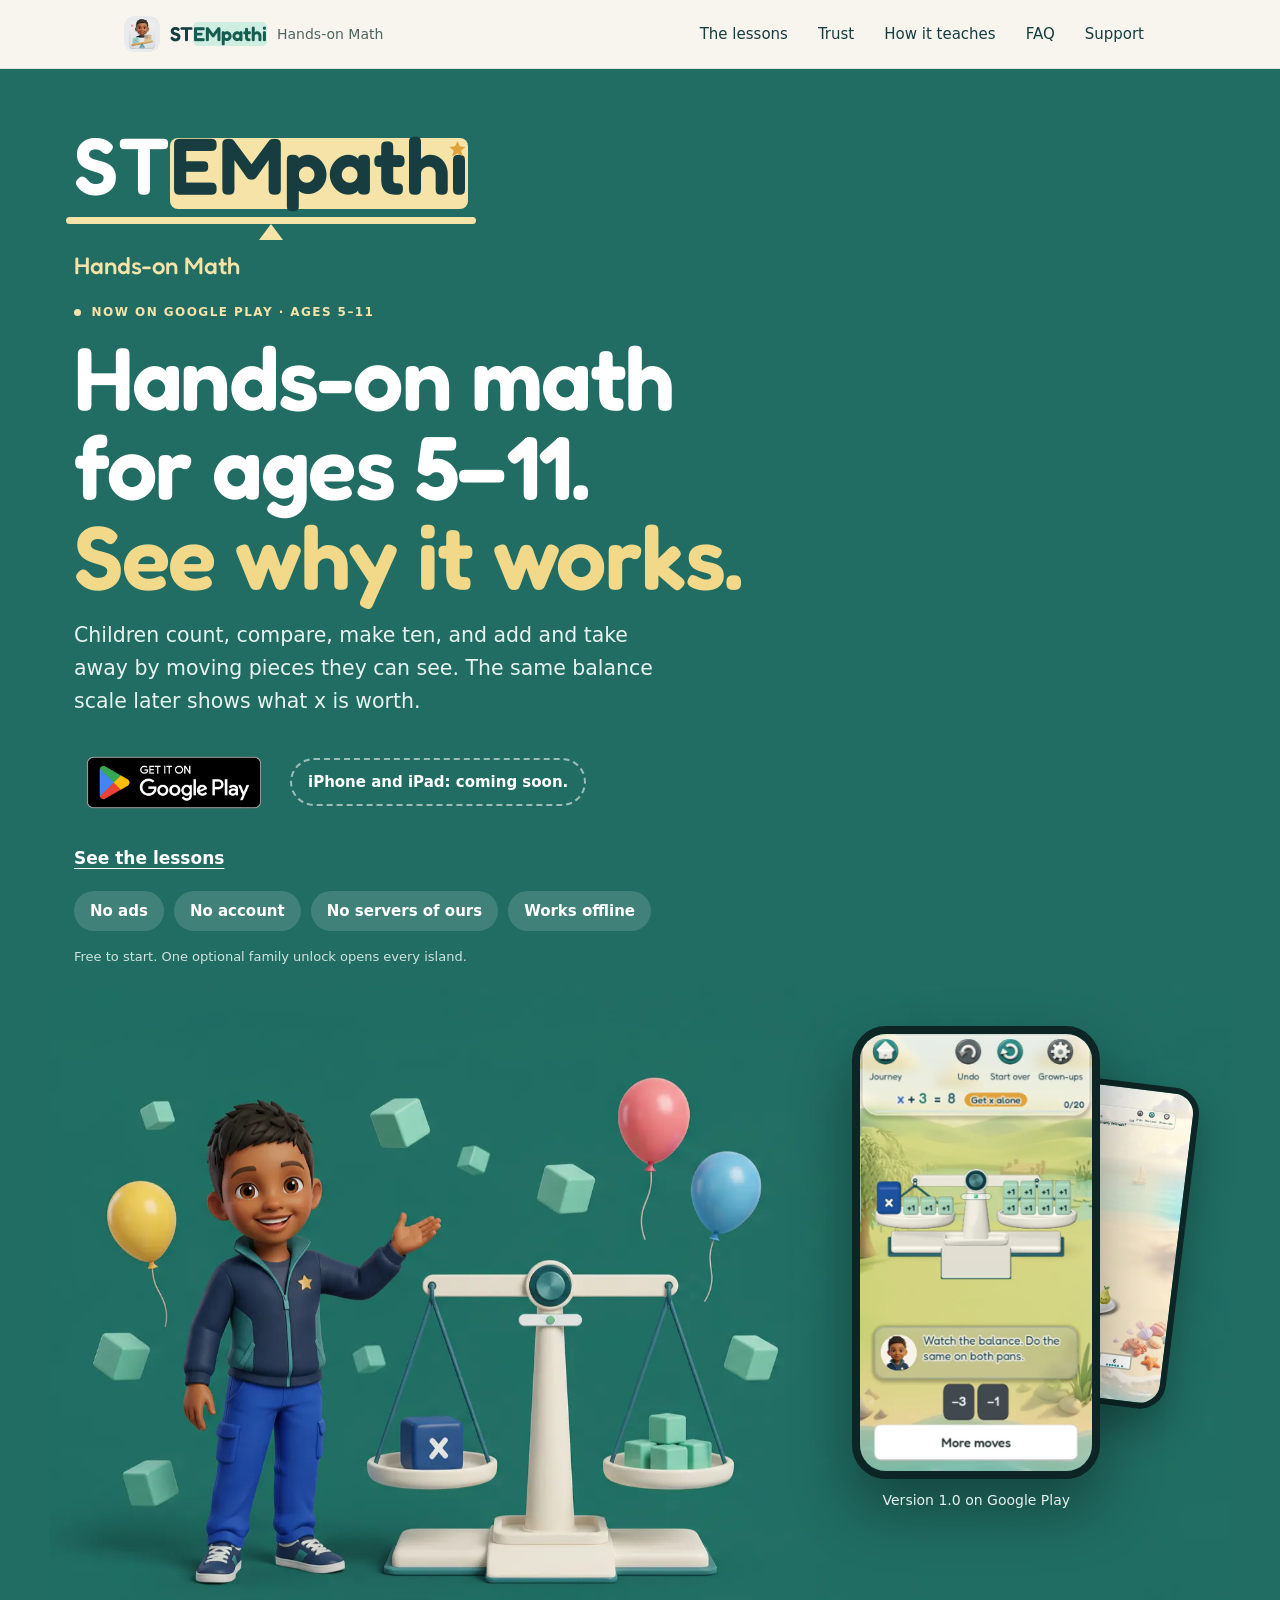
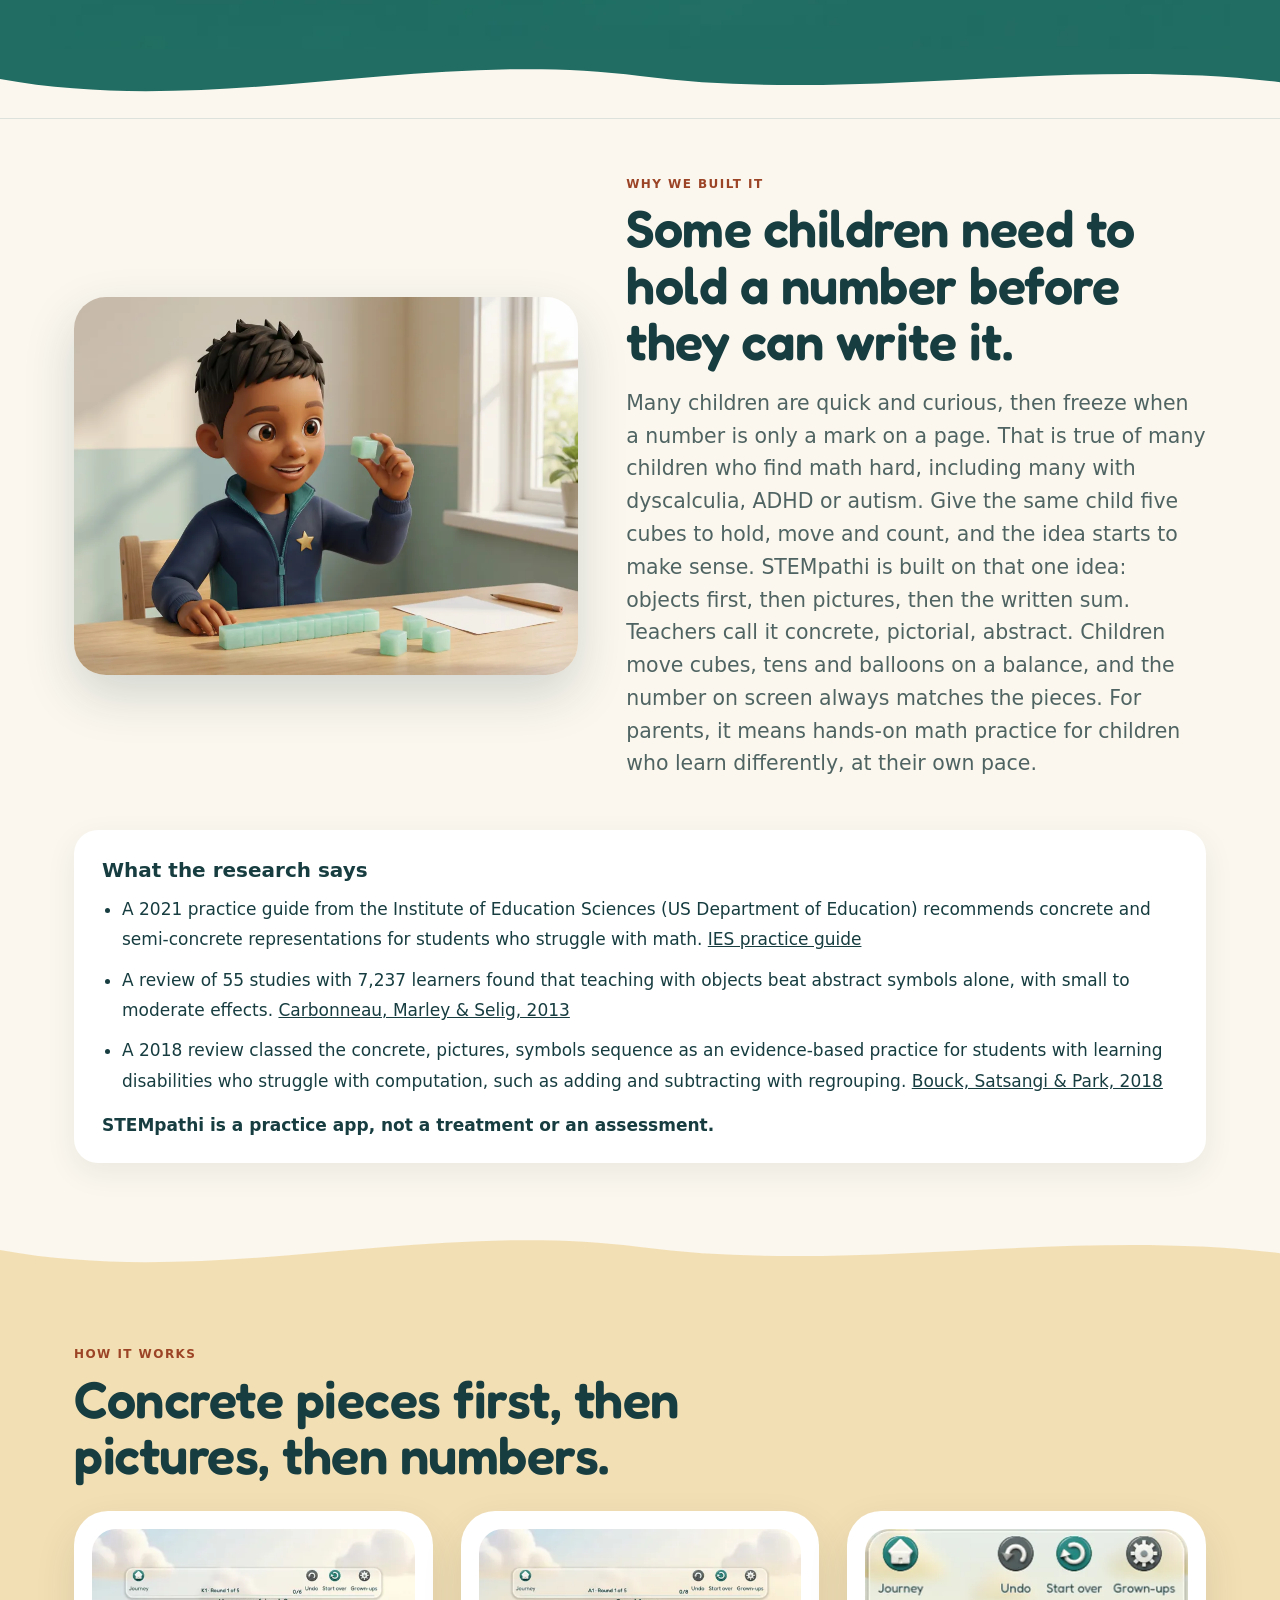
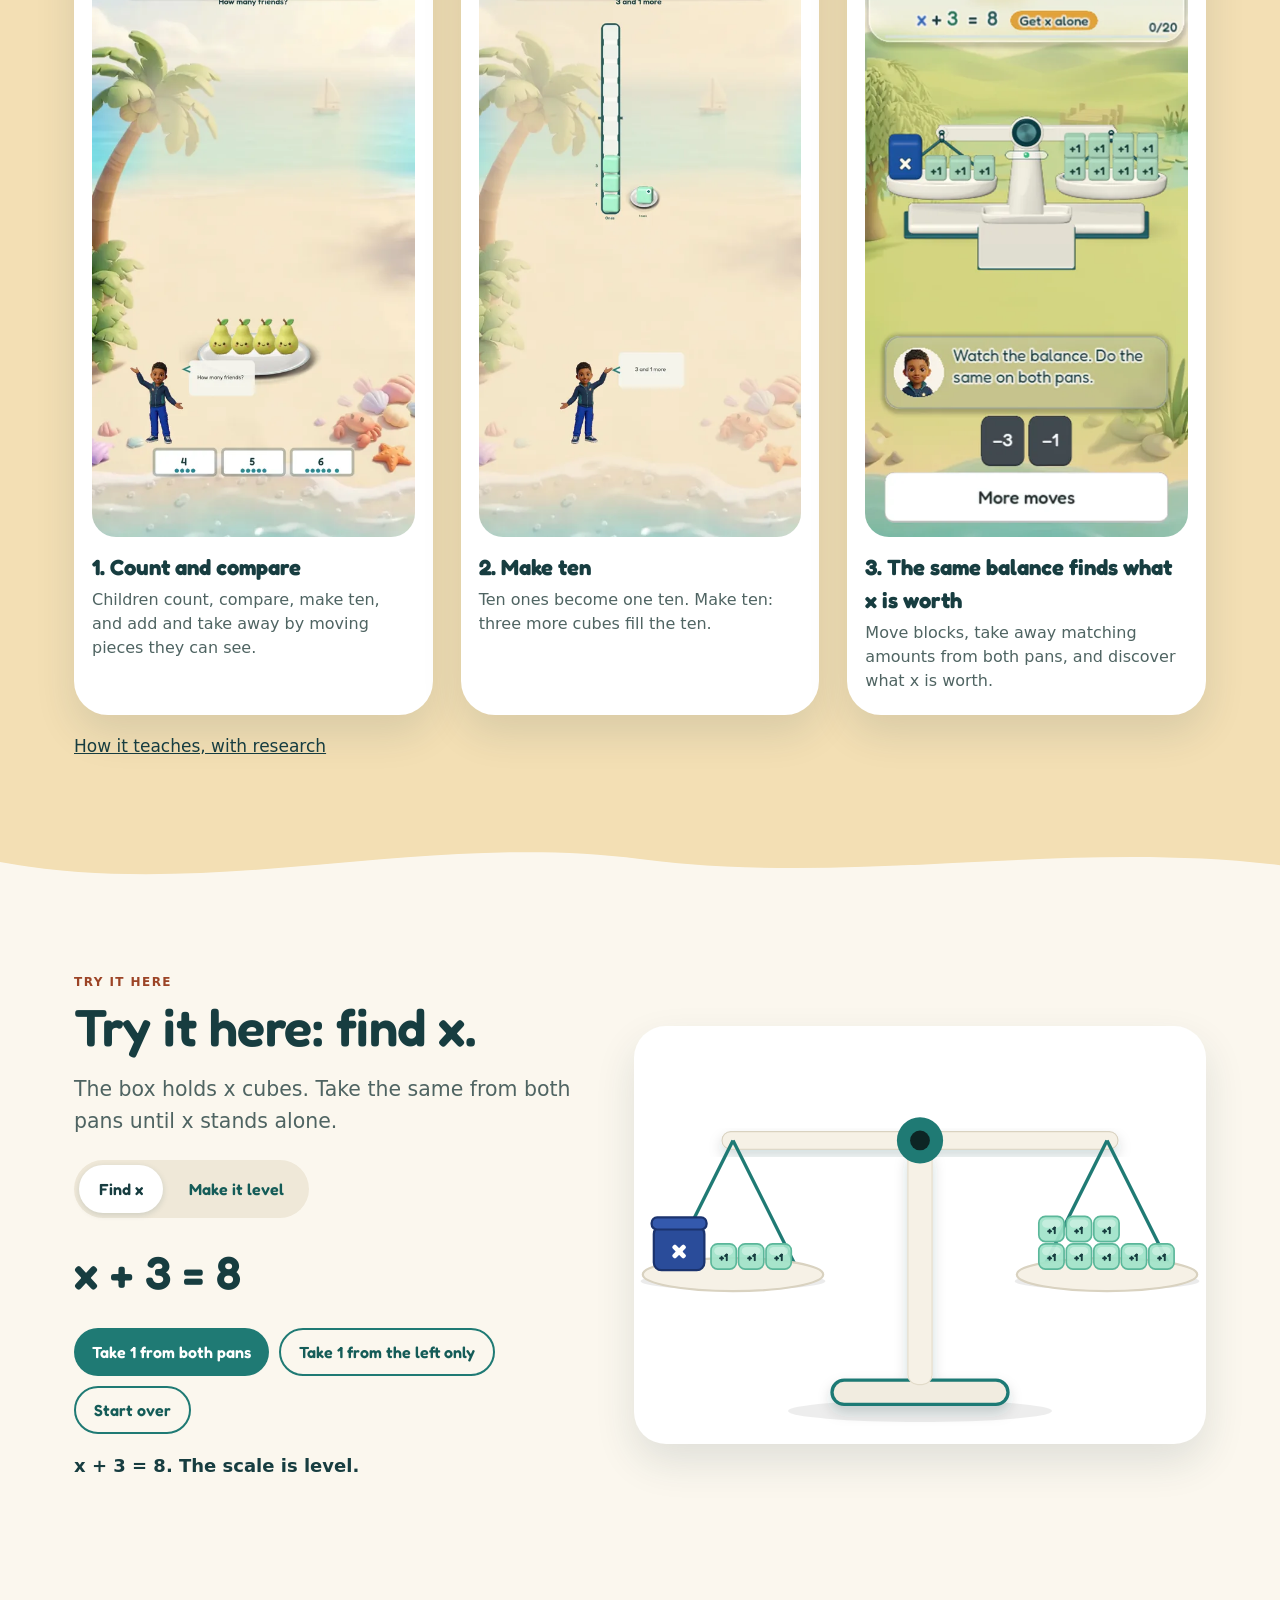
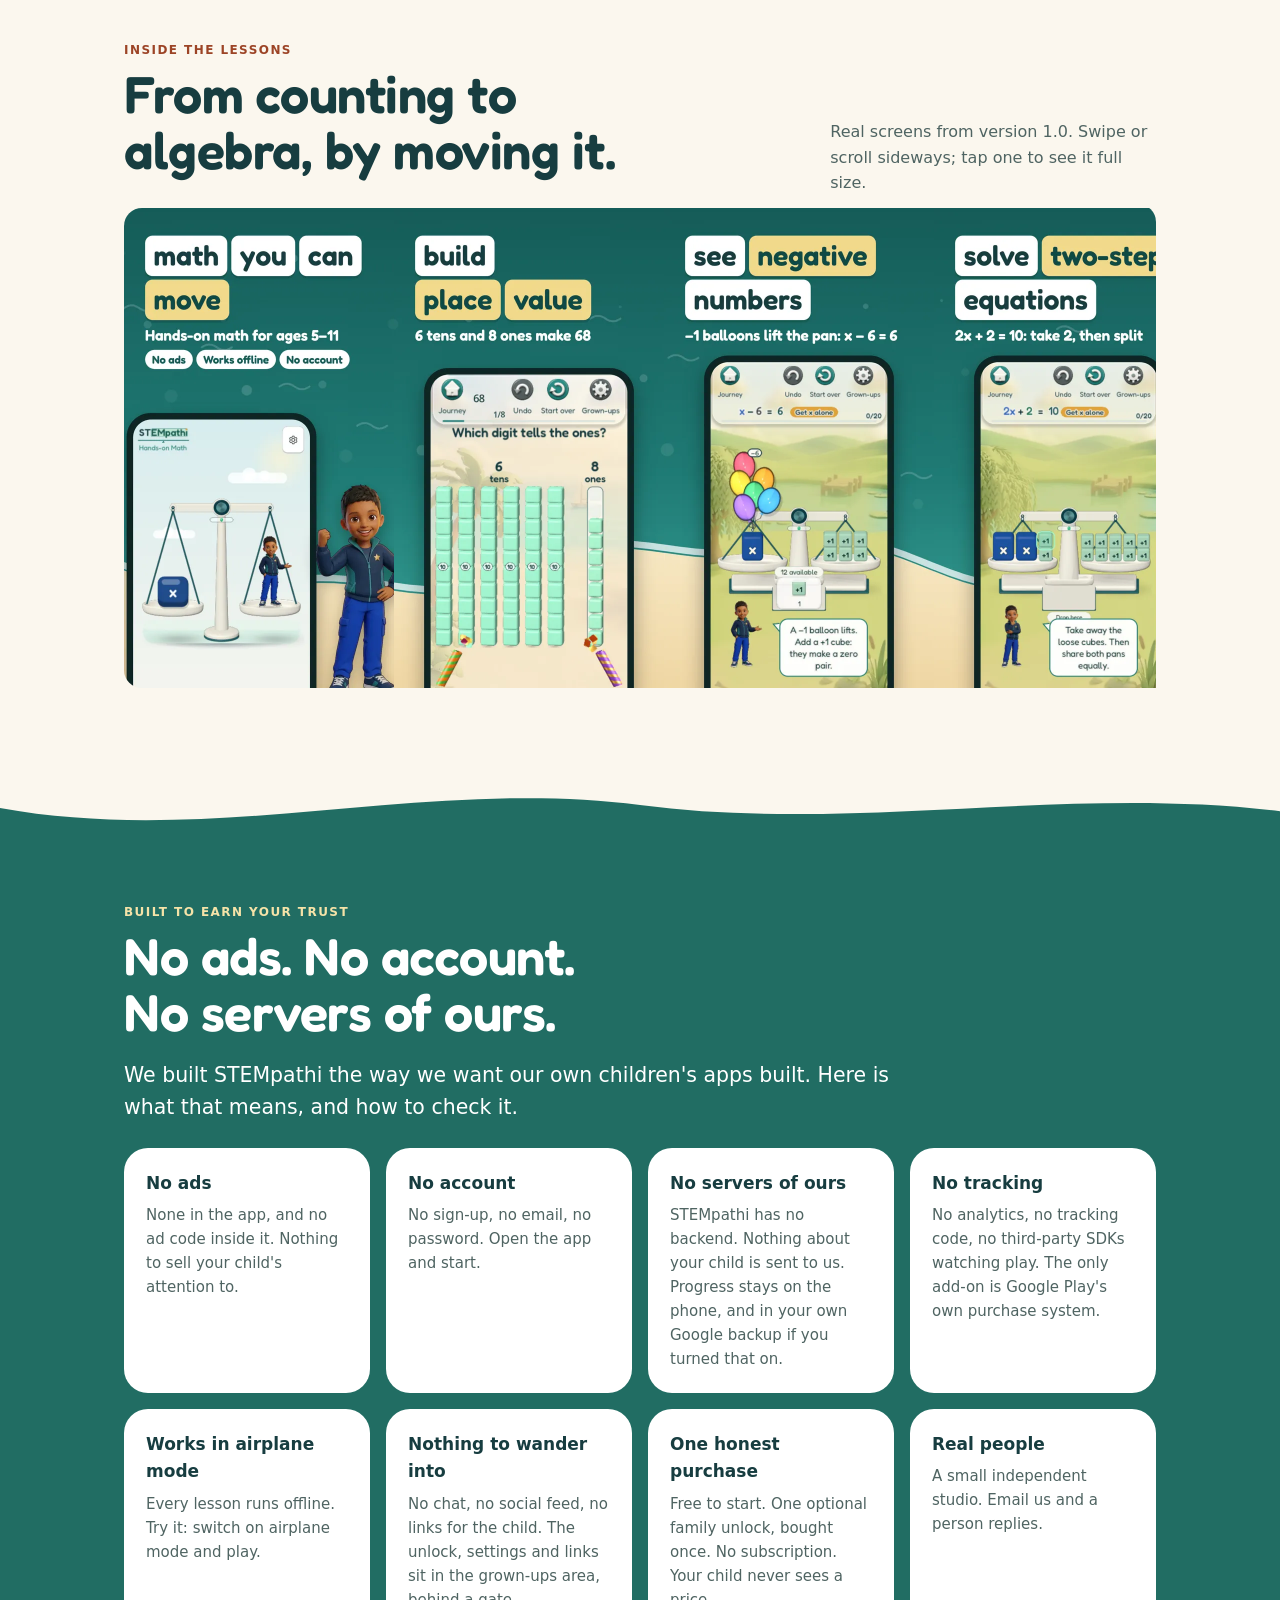
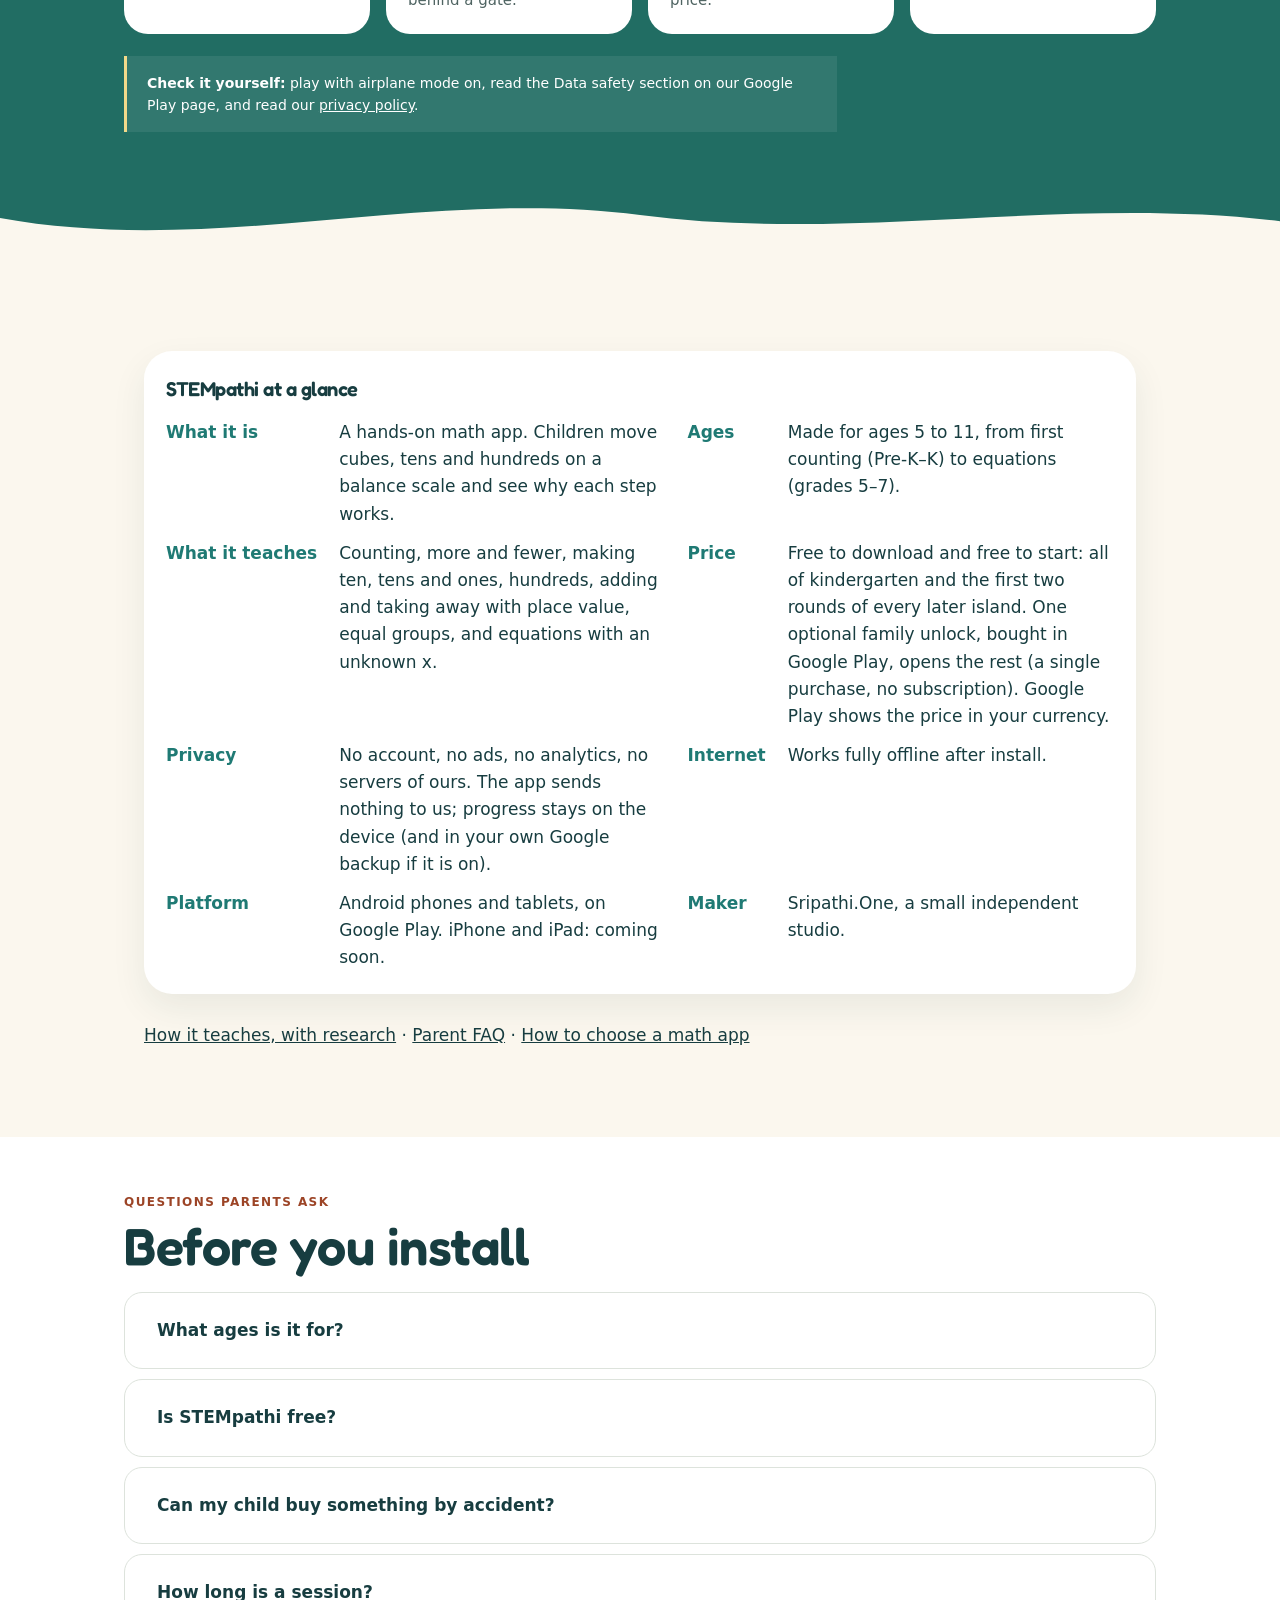
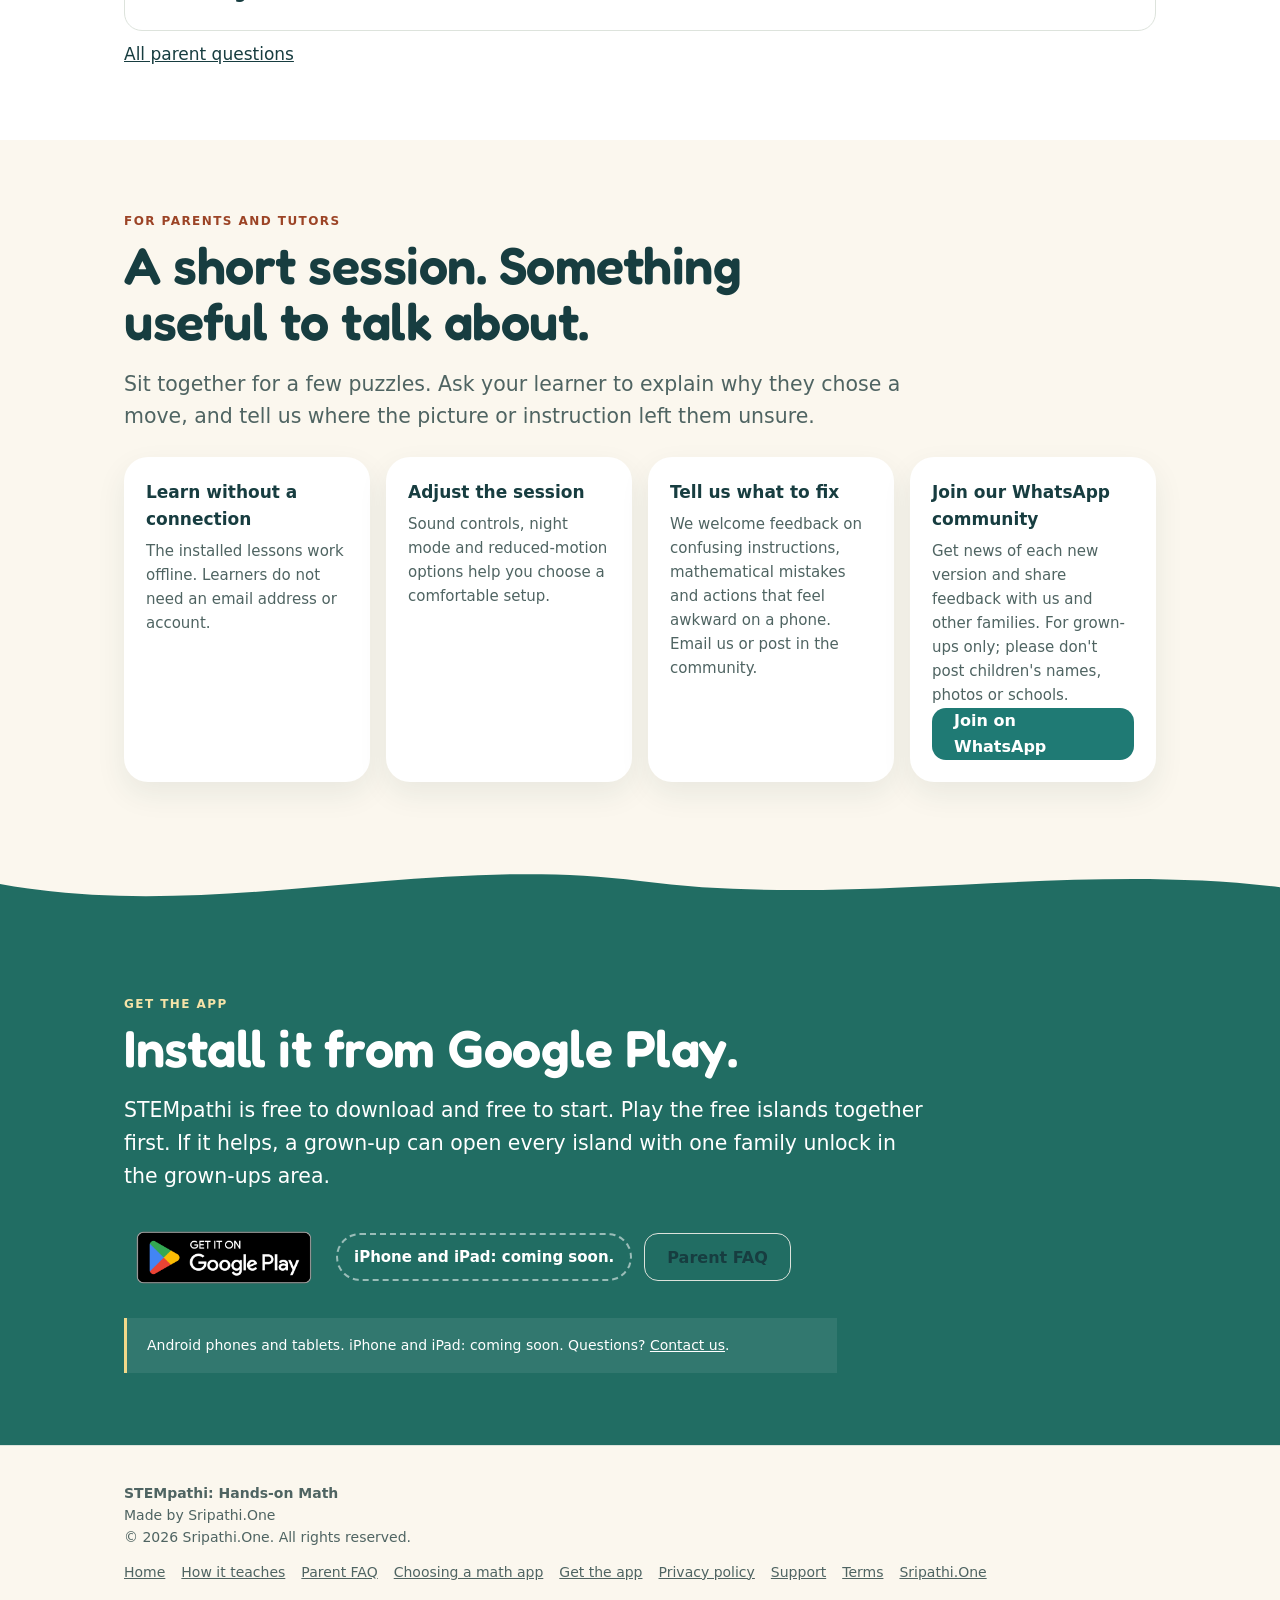
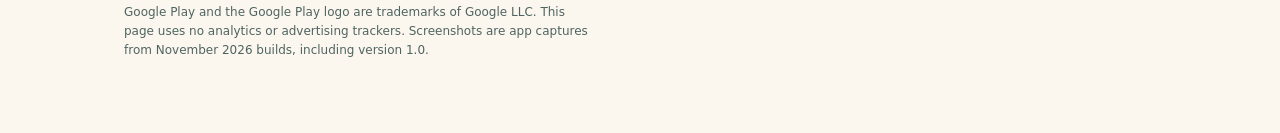
==== commit 4ce31dfe: "Merge main (#28); show the hero caption under the phone; bump css/js stamps to 20261128d Co-Authored" ====
--- a/index.html
+++ b/index.html
@@ -2,7 +2,7 @@
 <html lang="en"><head>
 <meta charset="utf-8"><meta name="viewport" content="width=device-width,initial-scale=1,viewport-fit=cover">
 <meta name="msvalidate.01" content="71A096A8495009E3B7A9AFBDA2B334E0">
-<link rel="stylesheet" href="/site.css?v=20261128b">
+<link rel="stylesheet" href="/site.css?v=20261128d">
 <title>Hands-on Math App for Kids 5–11 | STEMpathi</title><link rel="preload" as="image" href="/img/art/banner.webp" fetchpriority="high"><link rel="preload" as="font" type="font/ttf" href="/fonts/Fredoka-Variable.ttf" crossorigin><link rel="icon" href="/favicon.ico" sizes="32x32"><link rel="icon" type="image/png" href="/img/icon-64.png?v=20261113"><link rel="apple-touch-icon" href="/img/apple-touch-icon-180.png">
 <meta name="description" content="A hands-on math app for kids ages 5–11: count, learn place value and solve algebra on a balance scale. Works offline, no ads, no account.">
 <link rel="canonical" href="https://stempathi.sripathi.one/">
@@ -12,12 +12,12 @@
 <script type="application/ld+json">{"@context": "https://schema.org", "@type": "MobileApplication", "name": "STEMpathi: Hands-on Math", "alternateName": "STEMpathi", "url": "https://stempathi.sripathi.one/", "operatingSystem": "Android", "applicationCategory": "EducationalApplication", "applicationSubCategory": "Math", "description": "A hands-on math app: children move cubes, tens and hundreds on a balance scale to learn counting, place value and equations. Works offline. No ads, no account, no data collected. Free to start, with one optional family unlock.", "image": "https://stempathi.sripathi.one/press/icon-512.png", "screenshot": ["https://stempathi.sripathi.one/img/k3-scale-20261118.webp", "https://stempathi.sripathi.one/img/store/frame-2.webp", "https://stempathi.sripathi.one/img/store/frame-3.webp", "https://stempathi.sripathi.one/img/store/frame-5.webp"], "installUrl": "https://play.google.com/store/apps/details?id=one.sripathi.equationexplorer", "inLanguage": "en", "typicalAgeRange": "5-11", "audience": {"@type": "PeopleAudience", "suggestedMinAge": 5, "suggestedMaxAge": 11}, "educationalUse": "practice", "learningResourceType": "interactive app", "teaches": ["counting", "comparing numbers", "making ten", "place value: tens and ones", "hundreds and regrouping", "addition and subtraction", "equal groups", "equations with an unknown"], "featureList": ["Works fully offline", "No ads", "No account or login", "No analytics or data collection", "Balance-scale algebra", "Concrete, picture, then number", "Calm motion and night mode", "Free to start; one optional family unlock (in-app purchase)"], "offers": {"@type": "Offer", "price": "0", "priceCurrency": "USD", "availability": "https://schema.org/InStock", "url": "https://play.google.com/store/apps/details?id=one.sripathi.equationexplorer", "description": "Free to download. One optional in-app purchase (family unlock)."}, "publisher": {"@id": "https://stempathi.sripathi.one/#org"}, "downloadUrl": "https://play.google.com/store/apps/details?id=one.sripathi.equationexplorer"}</script>
 <script type="application/ld+json">{"@context": "https://schema.org", "@type": "Organization", "@id": "https://stempathi.sripathi.one/#org", "name": "Sripathi.One", "url": "https://sripathi.one", "logo": "https://stempathi.sripathi.one/press/icon-512.png", "email": "r2k8@sripathi.one"}</script>
 <script type="application/ld+json">{"@context": "https://schema.org", "@type": "WebSite", "name": "STEMpathi", "url": "https://stempathi.sripathi.one/", "publisher": {"@id": "https://stempathi.sripathi.one/#org"}}</script>
-<link rel="stylesheet" href="/home.css?v=20261128c"></head><body>
+<link rel="stylesheet" href="/home.css?v=20261128d"></head><body>
 <a class="skip" href="#main">Skip to content</a>
 <header><div class="wrap"><nav aria-label="Main navigation"><a class="brand" href="/"><img src="/img/icon-64.png?v=20261113" alt="" width="36" height="36"><span class="wm">ST<span class="em">EMpathi</span></span> <small>Hands-on Math</small></a><ul><li><a href="#how">The lessons</a></li><li><a href="#trust">Trust</a></li><li><a href="/how-it-teaches/">How it teaches</a></li><li><a href="/faq/">FAQ</a></li><li><a href="/support/">Support</a></li></ul></nav></div></header>
 <main id="main">
-<section class="bandx hero2" style="background:#216d63"><div class="wrap2 hero2-top"><div class="logo-motion" role="img" aria-label="STEMpathi, Hands-on Math"><div class="word" aria-hidden="true"><span class="l" style="animation-delay:0s">S</span><span class="l" style="animation-delay:0.09s">T</span><span class="emw"><span class="hl"></span><span class="l" style="animation-delay:0.18s">E</span><span class="l" style="animation-delay:0.27s">M</span><span class="l" style="animation-delay:0.36s">p</span><span class="l" style="animation-delay:0.45s">a</span><span class="l" style="animation-delay:0.54s">t</span><span class="l" style="animation-delay:0.63s">h</span><span class="l" style="animation-delay:0.72s">ı<svg class="star" viewBox="0 0 24 24" aria-hidden="true"><path d="M12 2.5l2.7 6 6.5.6-4.9 4.3 1.5 6.4L12 16.5l-5.8 3.3 1.5-6.4L2.8 9.1l6.5-.6z" fill="#e0a23a"/></svg></span></span></div><div class="beamrow" aria-hidden="true"><div class="beam"></div><div class="fulcrum"></div></div><div class="tag" aria-hidden="true">Hands-on Math</div></div><div class="eyebrow"><span class="status-dot"></span> Now on Google Play · Ages 5–11</div><h1>Hands-on math for ages 5–11.<br><em>See why it works.</em></h1><p class="lead">Children count, compare, make ten, and add and take away by moving pieces they can see. The same balance scale later shows what x is worth.</p><div class="cta2"><a class="play-badge" href="https://play.google.com/store/apps/details?id=one.sripathi.equationexplorer"><img src="/img/google-play-badge.png" alt="Get it on Google Play" width="200" height="77"></a><span class="soon-chip">iPhone and iPad: coming soon.</span></div><ul class="facts"><li>No ads</li><li>No account</li><li>No servers of ours</li><li>Works offline</li></ul><p class="beta-note">Free to start. One optional family unlock opens every island.</p></div>
-<div class="hero2-art"><img class="banner" src="/img/art/banner.webp" width="1800" height="1013" alt="Avi, the STEMpathi guide, beside a balance scale with an x box on one pan and cubes on the other, with floating cubes and balloons." fetchpriority="high"><div class="phone2"><img src="/img/rel/06-algebra-balance.webp" width="540" height="1017" alt="The real app: the balance with x + 3 = 8."></div></div></section>
+<section class="bandx hero2" style="background:#216d63"><div class="wrap2 hero2-top"><div class="logo-motion" role="img" aria-label="STEMpathi, Hands-on Math"><div class="word" aria-hidden="true"><span class="l" style="animation-delay:0s">S</span><span class="l" style="animation-delay:0.09s">T</span><span class="emw"><span class="hl"></span><span class="l" style="animation-delay:0.18s">E</span><span class="l" style="animation-delay:0.27s">M</span><span class="l" style="animation-delay:0.36s">p</span><span class="l" style="animation-delay:0.45s">a</span><span class="l" style="animation-delay:0.54s">t</span><span class="l" style="animation-delay:0.63s">h</span><span class="l" style="animation-delay:0.72s">ı<svg class="star" viewBox="0 0 24 24" aria-hidden="true"><path d="M12 2.5l2.7 6 6.5.6-4.9 4.3 1.5 6.4L12 16.5l-5.8 3.3 1.5-6.4L2.8 9.1l6.5-.6z" fill="#e0a23a"/></svg></span></span></div><div class="beamrow" aria-hidden="true"><div class="beam"></div><div class="fulcrum"></div></div><div class="tag" aria-hidden="true">Hands-on Math</div></div><div class="eyebrow"><span class="status-dot"></span> Now on Google Play · Ages 5–11</div><h1>Hands-on math for ages 5–11.<br><em>See why it works.</em></h1><div class="hero-phone-m"><img src="/img/rel/06-algebra-balance.webp" width="540" height="1017" alt="The balance in STEMpathi: an x box and three +1 cubes on one pan, eight +1 cubes on the other."></div><p class="lead">Children count, compare, make ten, and add and take away by moving pieces they can see. The same balance scale later shows what x is worth.</p><div class="cta2"><a class="play-badge" href="https://play.google.com/store/apps/details?id=one.sripathi.equationexplorer"><img src="/img/google-play-badge.png" alt="Get it on Google Play" width="200" height="77"></a><span class="soon-chip">iPhone and iPad: coming soon.</span></div><p class="seelessons"><a href="#how">See the lessons</a></p><ul class="facts"><li>No ads</li><li>No account</li><li>No servers of ours</li><li>Works offline</li></ul><p class="beta-note">Free to start. One optional family unlock opens every island.</p></div>
+<div class="hero2-art"><img class="banner" src="/img/art/banner.webp" width="1800" height="1013" alt="Avi, the STEMpathi guide, beside a balance scale with an x box on one pan and cubes on the other, with floating cubes and balloons." fetchpriority="high"><div class="phone2-back" aria-hidden="true"><img src="/img/rel/03-k-lesson-avi.webp" width="540" height="1018" alt="" loading="lazy"></div><div class="phone2-wrap"><div class="phone2"><img src="/img/rel/06-algebra-balance.webp" width="540" height="1017" alt="The real app: the balance with x + 3 = 8."></div><p class="phone2-cap">Version 1.0 on Google Play</p></div></div></section>
 <div class="wave " aria-hidden="true" style="background:#fbf7ee"><svg viewBox="0 0 1440 90" preserveAspectRatio="none"><path d="M0,40 C240,90 480,0 720,36 C960,72 1200,10 1440,44 L1440,0 L0,0 Z" fill="#216d63"/></svg></div>
 <section class="bandx" id="story" style="background:#fbf7ee"><div class="wrap2 story2"><img class="story-art" src="/img/art/story.webp" width="1000" height="750" alt="Avi at a table, holding up one cube next to a row of cubes." loading="lazy"><div><div class="eyebrow">Why we built it</div><h2>Some children need to hold a number before they can write it.</h2><p class="lead">Many children are quick and curious, then freeze when a number is only a mark on a page. That is true of many children who find math hard, including many with dyscalculia, ADHD or autism. Give the same child five cubes to hold, move and count, and the idea starts to make sense. STEMpathi is built on that one idea: objects first, then pictures, then the written sum. Teachers call it concrete, pictorial, abstract. Children move cubes, tens and balloons on a balance, and the number on screen always matches the pieces. For parents, it means hands-on math practice for children who learn differently, at their own pace.</p></div></div><div class="wrap2"><div class="research"><h3>What the research says</h3><ul>
 <li>A 2021 practice guide from the Institute of Education Sciences (US Department of Education) recommends concrete and semi-concrete representations for students who struggle with math. <a href="https://ies.ed.gov/ncee/wwc/practiceguide/26" rel="noopener">IES practice guide</a></li>
@@ -71,4 +71,4 @@
 </div></section>
 </main>
 <footer><div class="wrap"><div class="row"><div><strong>STEMpathi: Hands-on Math</strong><br>Made by Sripathi.One<br>© 2026 Sripathi.One. All rights reserved.</div><ul><li><a href="/">Home</a></li><li><a href="/how-it-teaches/">How it teaches</a></li><li><a href="/faq/">Parent FAQ</a></li><li><a href="/choosing-a-math-app/">Choosing a math app</a></li><li><a href="/get/">Get the app</a></li><li><a href="/privacy/">Privacy policy</a></li><li><a href="/support/">Support</a></li><li><a href="/terms/">Terms</a></li><li><a href="https://sripathi.one">Sripathi.One</a></li></ul></div><p class="footer-note">Google Play and the Google Play logo are trademarks of Google LLC. This page uses no analytics or advertising trackers. Screenshots are app captures from November 2026 builds, including version 1.0.</p></div></footer>
-<script src="/js/balance-toy.js?v=20261128c" defer></script></body></html>
+<script src="/js/balance-toy.js?v=20261128d" defer></script></body></html>
--- a/home.css
+++ b/home.css
@@ -103,3 +103,17 @@
 .toy-eq{font-family:Fredoka,Inter,sans-serif;font-size:clamp(34px,4vw,46px);font-weight:600;color:var(--ink);margin:14px 0 2px;letter-spacing:.5px}
 .toy-btns button[hidden]{display:none}
 .toy-btns[hidden]{display:none}
+/* Restored from the pre-#25 page (founder: never drop earlier work) */
+.seelessons{margin:6px 0 4px}.seelessons a{display:inline-flex;align-items:center;min-height:48px;color:#fff;font-weight:600;text-decoration:underline;text-underline-offset:4px}
+.hero2-art .phone2{z-index:2}
+.hero2-art .phone2-back{position:absolute;z-index:1;right:4%;top:14%;width:15%;transform:rotate(7deg);border:6px solid #0d2524;border-radius:26px;overflow:hidden;box-shadow:0 20px 40px rgba(0,0,0,.3)}
+.hero2-art .phone2-back img{display:block;width:100%;height:auto}
+.hero2-art .phone2-cap{position:absolute;right:11%;width:21%;top:calc(6% + 21% * 1.9 + 22px);text-align:center;color:#e6f2ef;font-size:14px;margin:0}
+.hero-phone-m{display:none}
+@media(max-width:900px){.hero-phone-m{display:block;width:min(230px,62vw);margin:10px auto 18px;border:6px solid #0d2524;border-radius:28px;overflow:hidden;box-shadow:0 14px 34px rgba(0,0,0,.25)}.hero-phone-m img{display:block;width:100%;height:auto}.hero2-art .phone2-back,.hero2-art .phone2-cap{display:none}}
+@media(max-width:900px){.hero2-art .phone2{display:none}}
+/* Caption sits in the flow under the hero phone (was hidden behind it at some widths) */
+.hero2-art .phone2-wrap{position:absolute;right:11%;top:6%;width:21%;z-index:2}
+.hero2-art .phone2-wrap .phone2{position:static;width:100%}
+.hero2-art .phone2-wrap .phone2-cap{position:static;width:auto;margin:10px 0 0;text-align:center;color:#e6f2ef;font-size:14px}
+@media(max-width:900px){.hero2-art .phone2-wrap{display:none}}
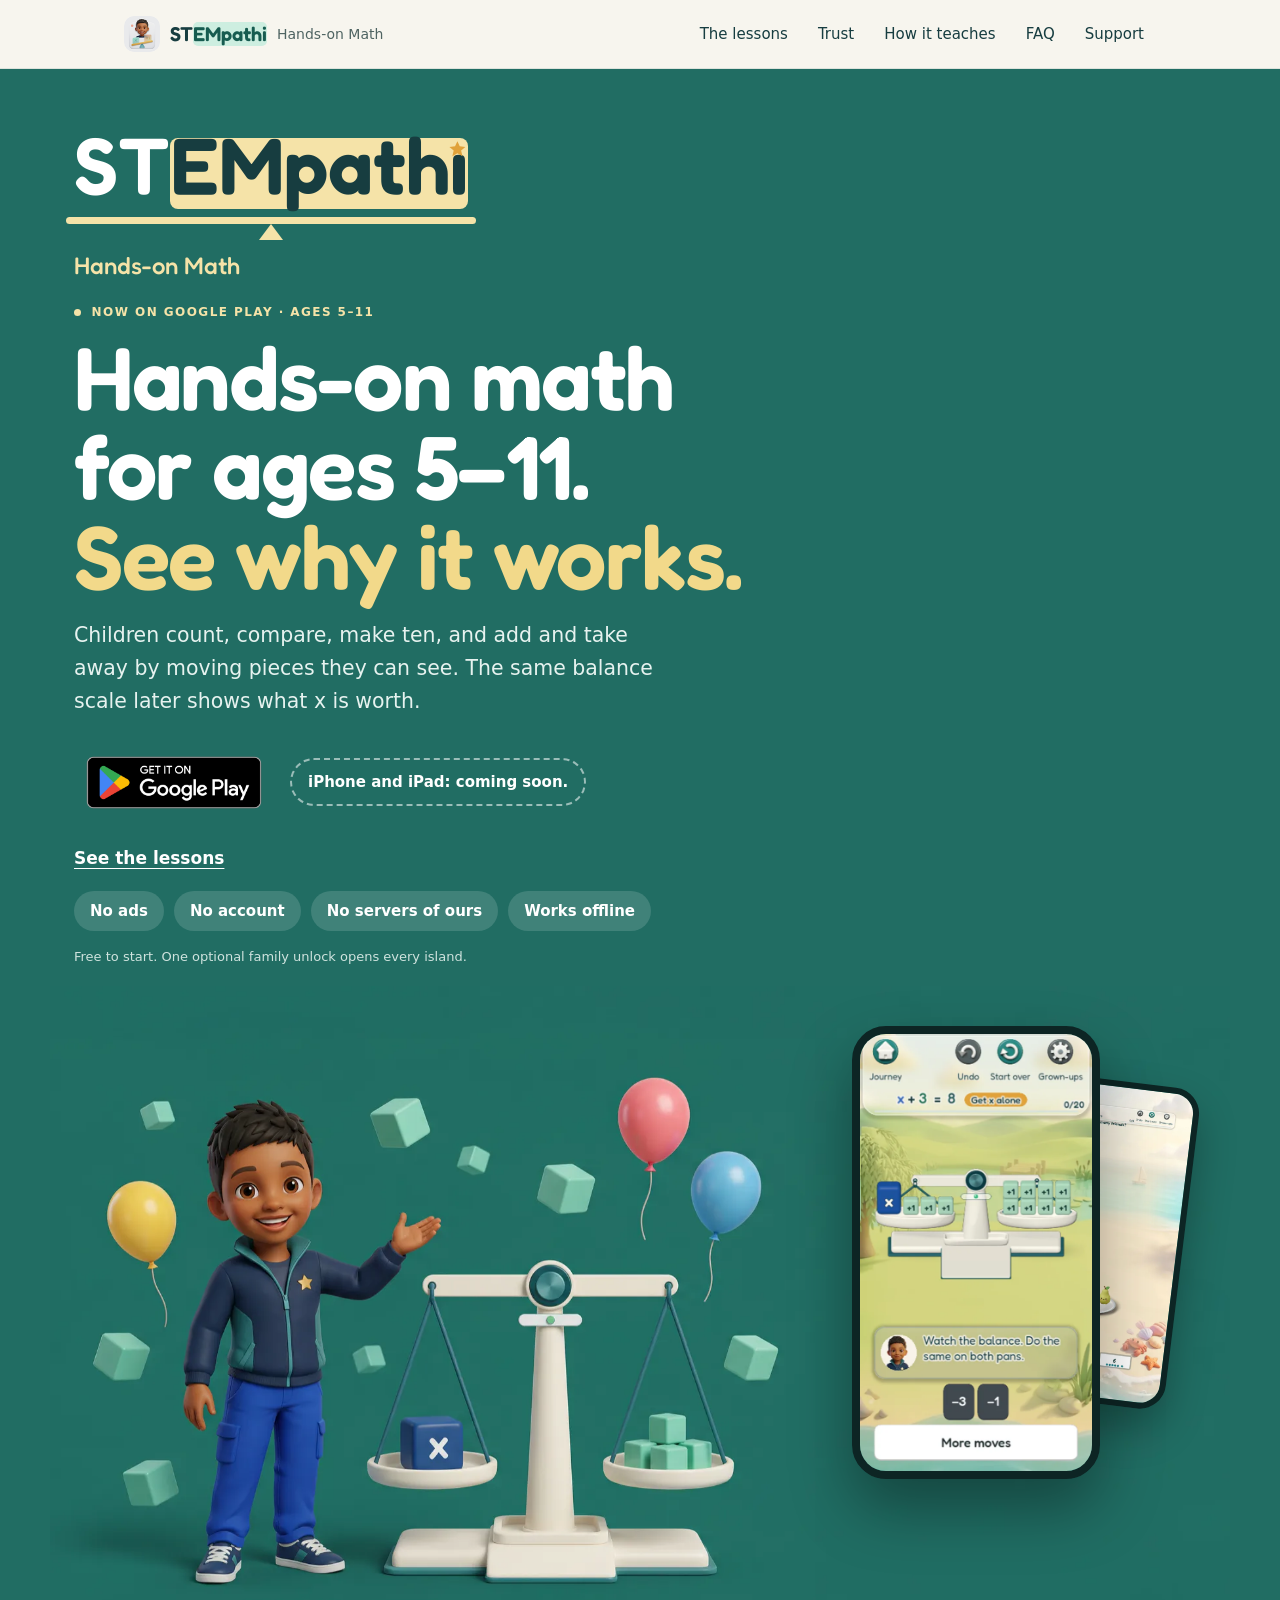
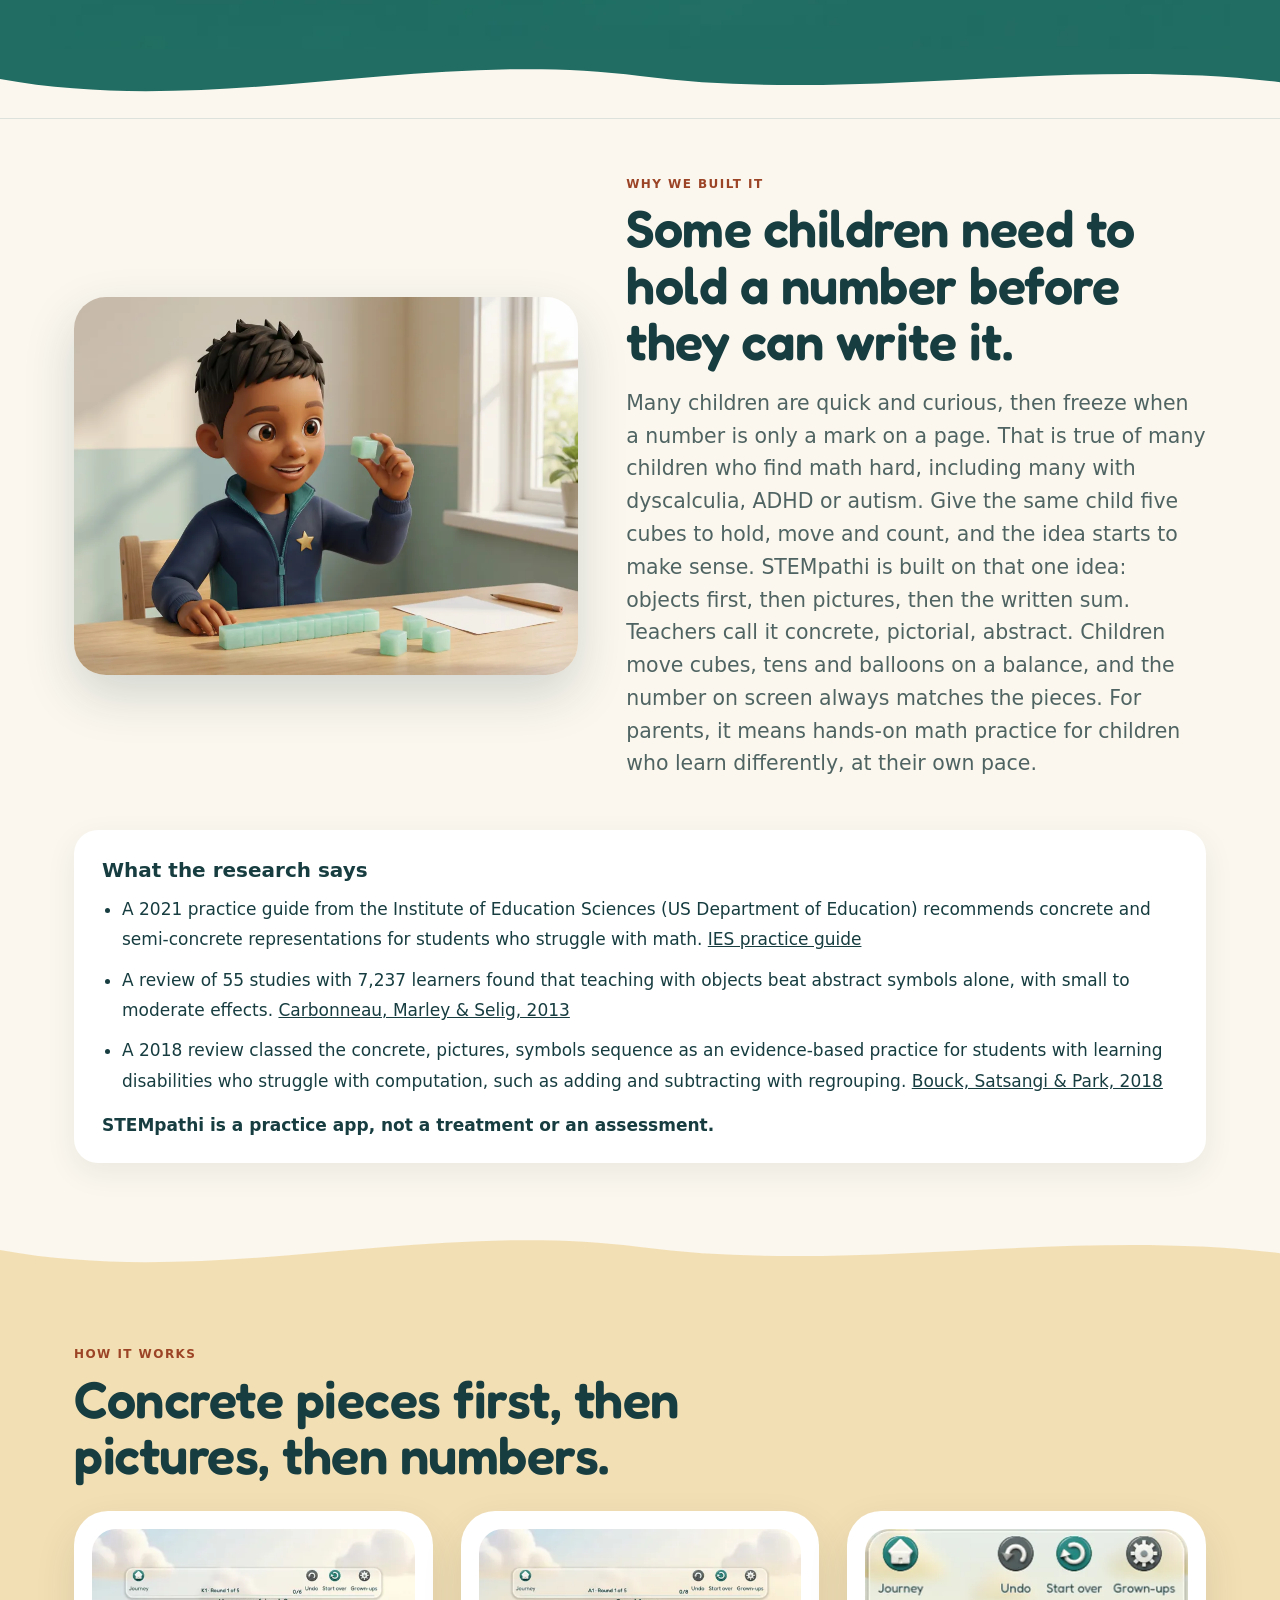
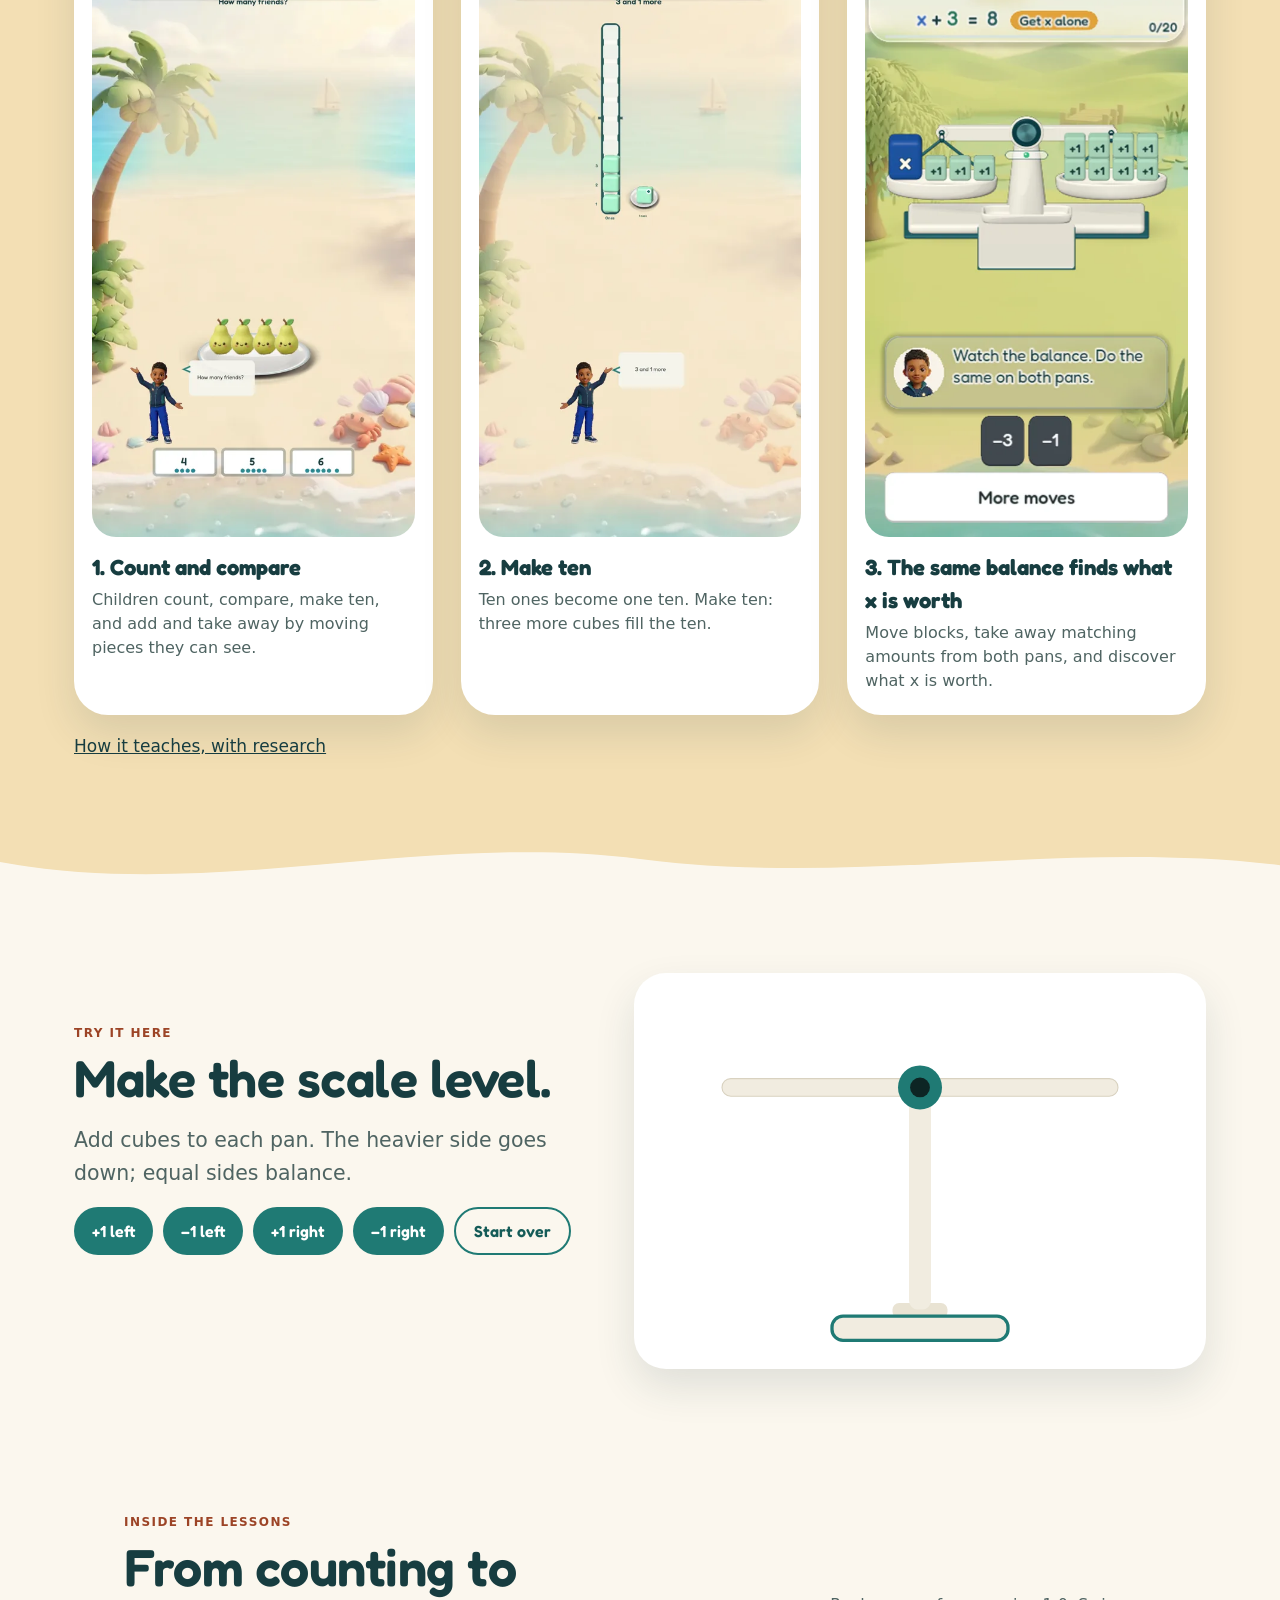
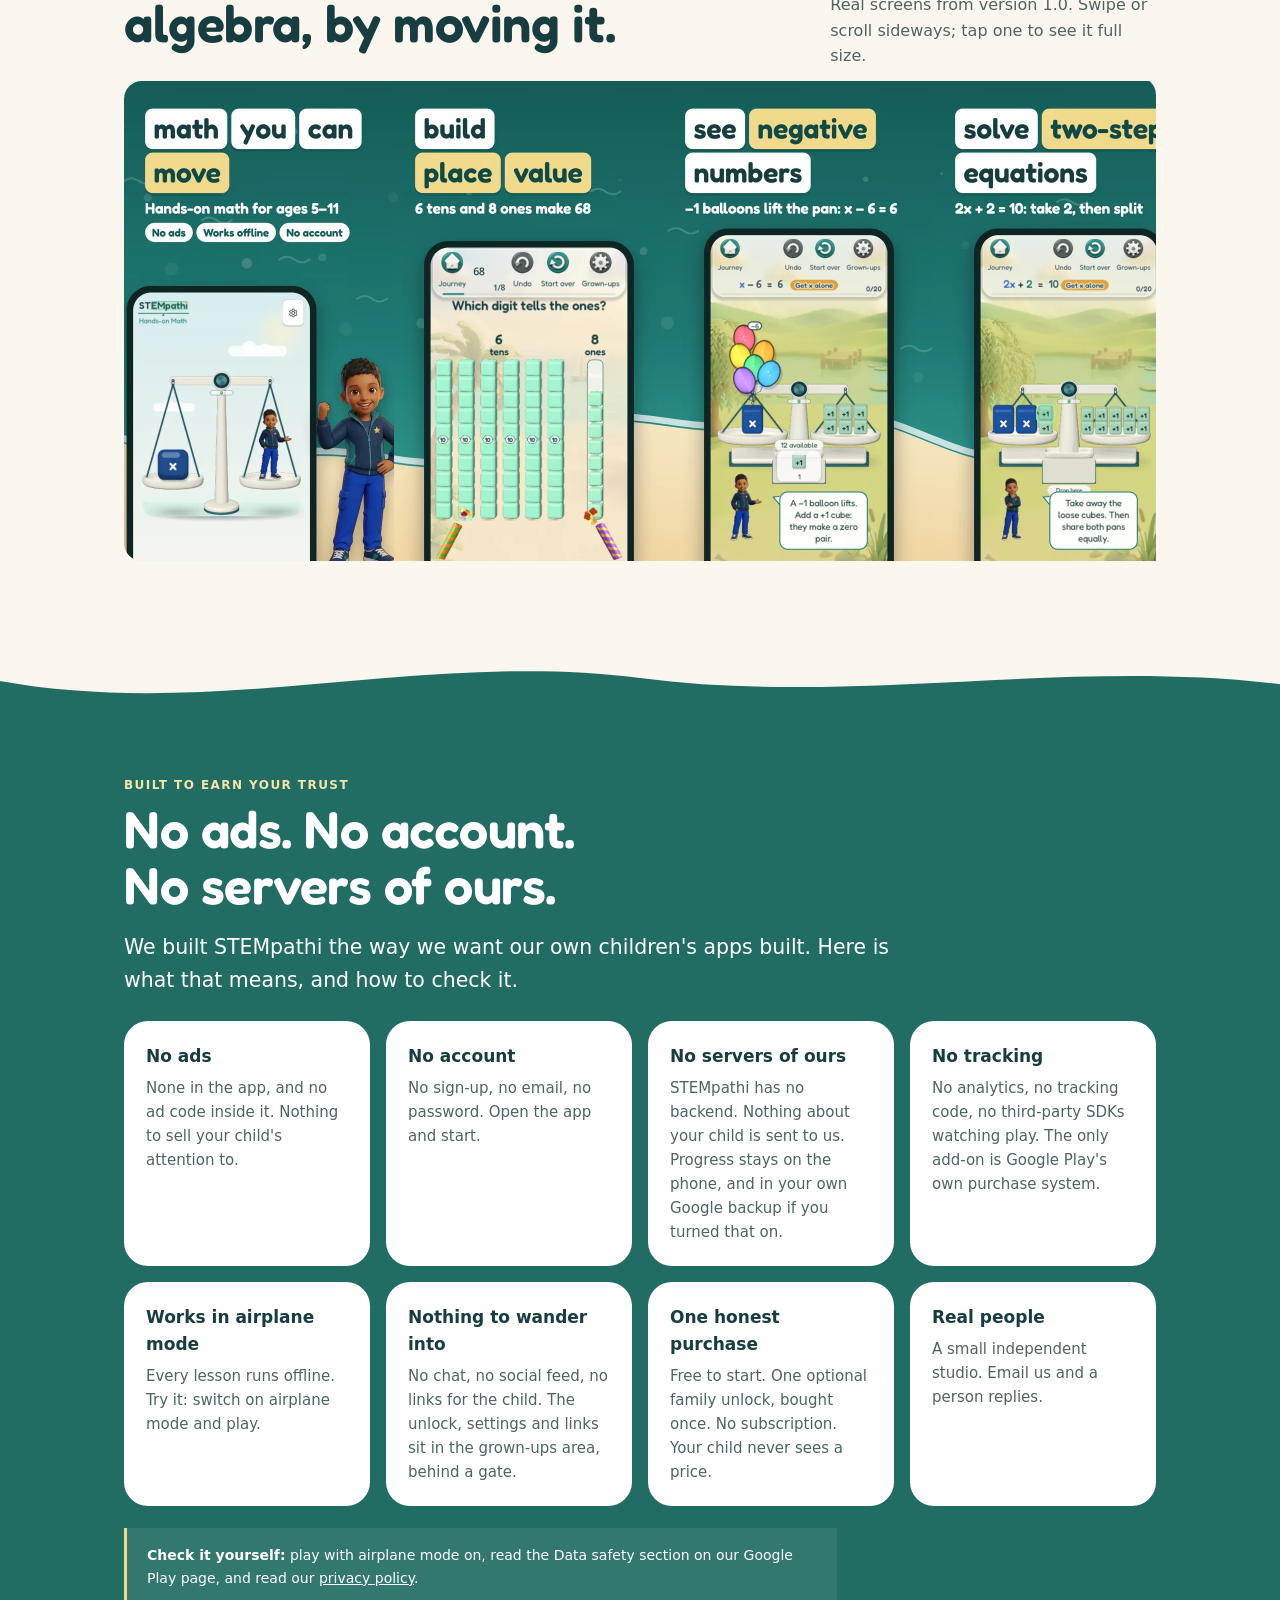
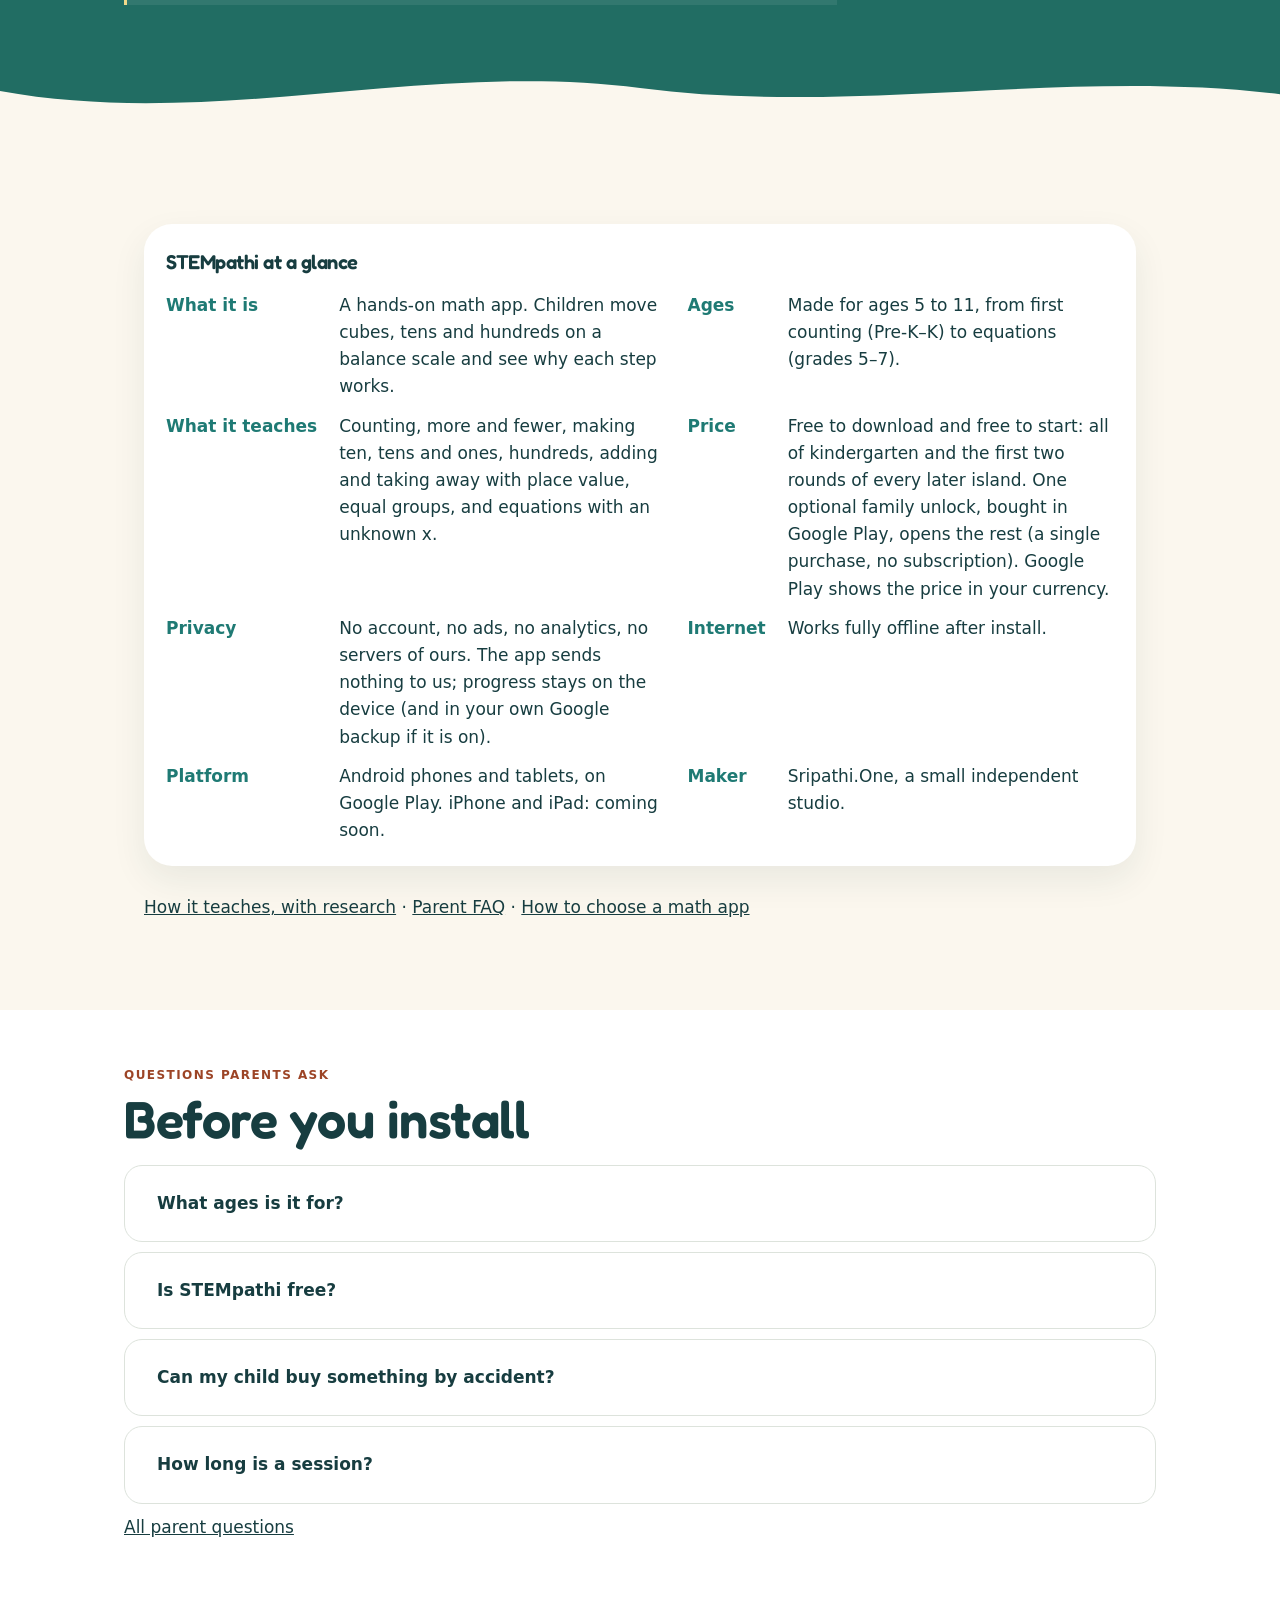
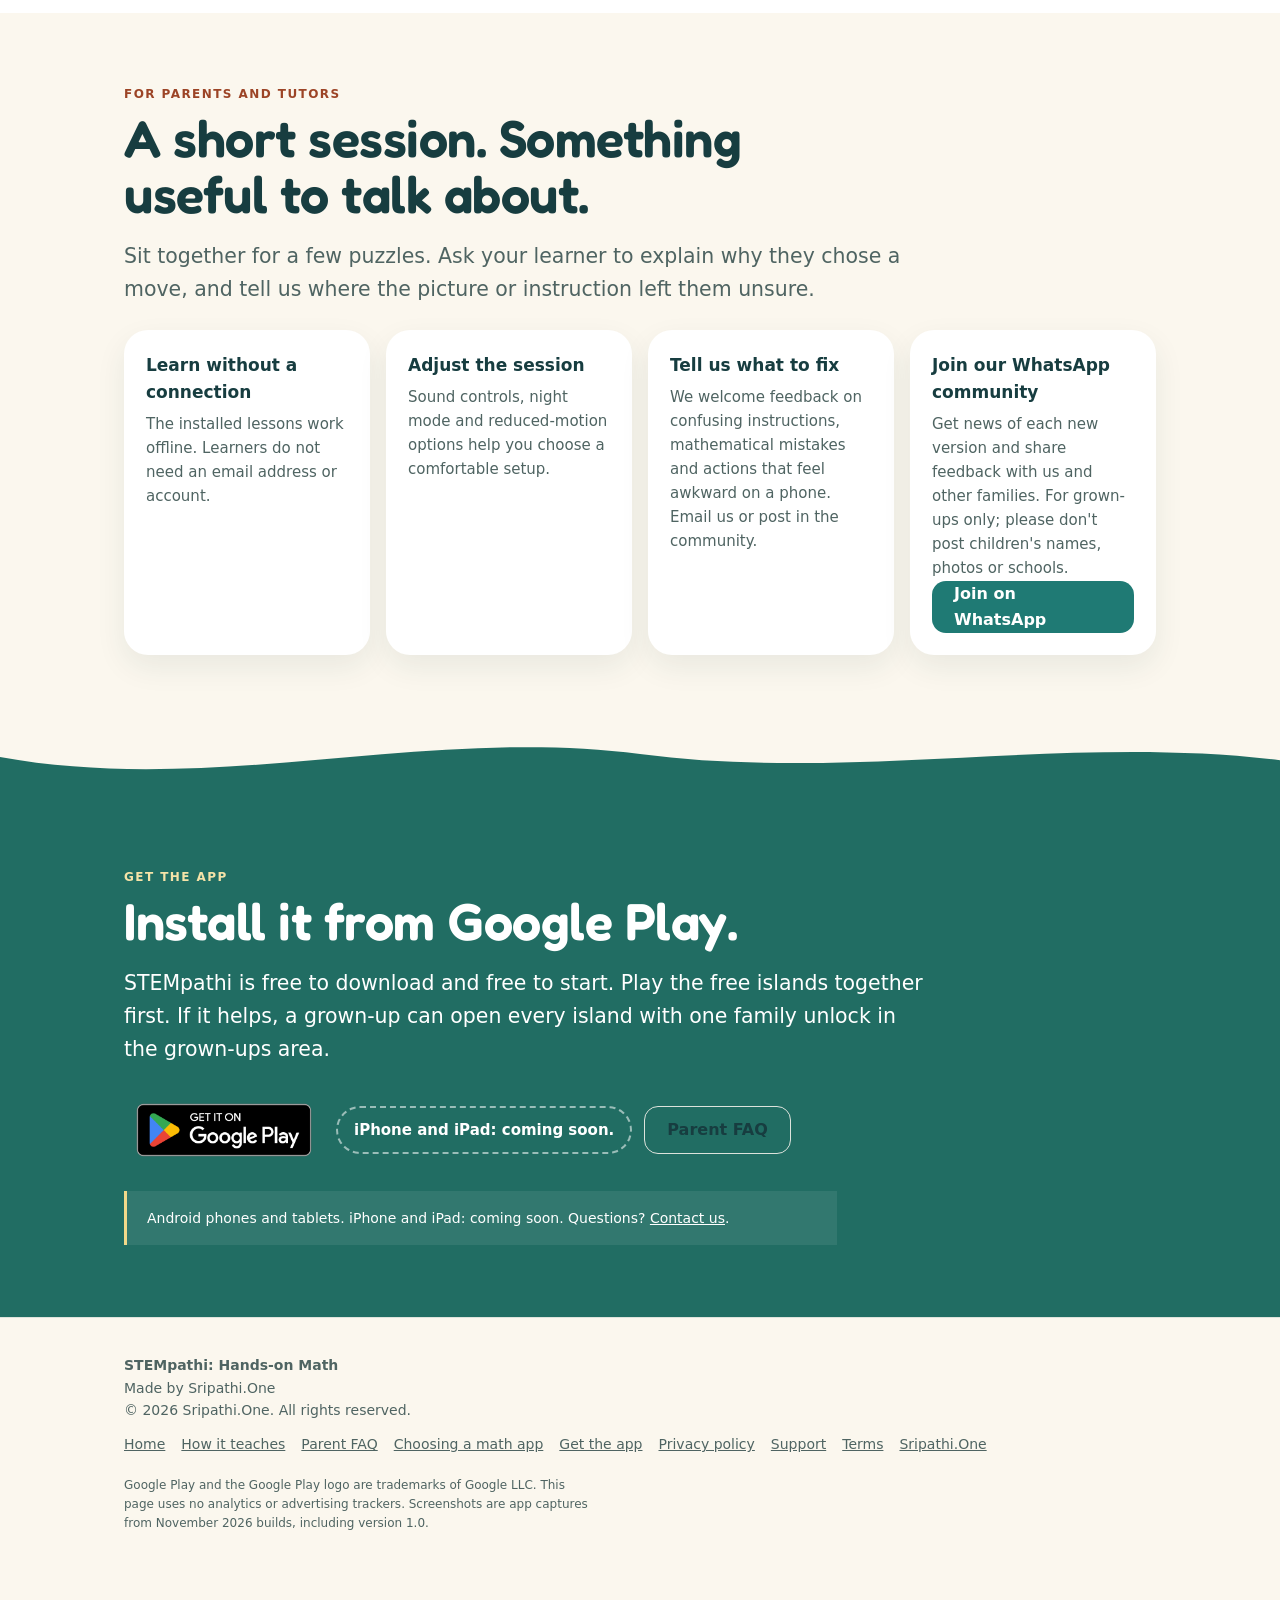
==== commit 6841cce9: "Phone header: one compact row with a Menu button on every page Co-Authored-By: Claude Opus 5.5 <nore" ====
--- a/index.html
+++ b/index.html
@@ -2,7 +2,7 @@
 <html lang="en"><head>
 <meta charset="utf-8"><meta name="viewport" content="width=device-width,initial-scale=1,viewport-fit=cover">
 <meta name="msvalidate.01" content="71A096A8495009E3B7A9AFBDA2B334E0">
-<link rel="stylesheet" href="/site.css?v=20261128d">
+<link rel="stylesheet" href="/site.css?v=20261128f">
 <title>Hands-on Math App for Kids 5–11 | STEMpathi</title><link rel="preload" as="image" href="/img/art/banner.webp" fetchpriority="high"><link rel="preload" as="font" type="font/ttf" href="/fonts/Fredoka-Variable.ttf" crossorigin><link rel="icon" href="/favicon.ico" sizes="32x32"><link rel="icon" type="image/png" href="/img/icon-64.png?v=20261113"><link rel="apple-touch-icon" href="/img/apple-touch-icon-180.png">
 <meta name="description" content="A hands-on math app for kids ages 5–11: count, learn place value and solve algebra on a balance scale. Works offline, no ads, no account.">
 <link rel="canonical" href="https://stempathi.sripathi.one/">
@@ -12,12 +12,12 @@
 <script type="application/ld+json">{"@context": "https://schema.org", "@type": "MobileApplication", "name": "STEMpathi: Hands-on Math", "alternateName": "STEMpathi", "url": "https://stempathi.sripathi.one/", "operatingSystem": "Android", "applicationCategory": "EducationalApplication", "applicationSubCategory": "Math", "description": "A hands-on math app: children move cubes, tens and hundreds on a balance scale to learn counting, place value and equations. Works offline. No ads, no account, no data collected. Free to start, with one optional family unlock.", "image": "https://stempathi.sripathi.one/press/icon-512.png", "screenshot": ["https://stempathi.sripathi.one/img/k3-scale-20261118.webp", "https://stempathi.sripathi.one/img/store/frame-2.webp", "https://stempathi.sripathi.one/img/store/frame-3.webp", "https://stempathi.sripathi.one/img/store/frame-5.webp"], "installUrl": "https://play.google.com/store/apps/details?id=one.sripathi.equationexplorer", "inLanguage": "en", "typicalAgeRange": "5-11", "audience": {"@type": "PeopleAudience", "suggestedMinAge": 5, "suggestedMaxAge": 11}, "educationalUse": "practice", "learningResourceType": "interactive app", "teaches": ["counting", "comparing numbers", "making ten", "place value: tens and ones", "hundreds and regrouping", "addition and subtraction", "equal groups", "equations with an unknown"], "featureList": ["Works fully offline", "No ads", "No account or login", "No analytics or data collection", "Balance-scale algebra", "Concrete, picture, then number", "Calm motion and night mode", "Free to start; one optional family unlock (in-app purchase)"], "offers": {"@type": "Offer", "price": "0", "priceCurrency": "USD", "availability": "https://schema.org/InStock", "url": "https://play.google.com/store/apps/details?id=one.sripathi.equationexplorer", "description": "Free to download. One optional in-app purchase (family unlock)."}, "publisher": {"@id": "https://stempathi.sripathi.one/#org"}, "downloadUrl": "https://play.google.com/store/apps/details?id=one.sripathi.equationexplorer"}</script>
 <script type="application/ld+json">{"@context": "https://schema.org", "@type": "Organization", "@id": "https://stempathi.sripathi.one/#org", "name": "Sripathi.One", "url": "https://sripathi.one", "logo": "https://stempathi.sripathi.one/press/icon-512.png", "email": "r2k8@sripathi.one"}</script>
 <script type="application/ld+json">{"@context": "https://schema.org", "@type": "WebSite", "name": "STEMpathi", "url": "https://stempathi.sripathi.one/", "publisher": {"@id": "https://stempathi.sripathi.one/#org"}}</script>
-<link rel="stylesheet" href="/home.css?v=20261128d"></head><body>
+<link rel="stylesheet" href="/home.css?v=20261128f"></head><body>
 <a class="skip" href="#main">Skip to content</a>
-<header><div class="wrap"><nav aria-label="Main navigation"><a class="brand" href="/"><img src="/img/icon-64.png?v=20261113" alt="" width="36" height="36"><span class="wm">ST<span class="em">EMpathi</span></span> <small>Hands-on Math</small></a><ul><li><a href="#how">The lessons</a></li><li><a href="#trust">Trust</a></li><li><a href="/how-it-teaches/">How it teaches</a></li><li><a href="/faq/">FAQ</a></li><li><a href="/support/">Support</a></li></ul></nav></div></header>
+<header><div class="wrap"><nav aria-label="Main navigation"><a class="brand" href="/"><img src="/img/icon-64.png?v=20261113" alt="" width="36" height="36"><span class="wm">ST<span class="em">EMpathi</span></span> <small>Hands-on Math</small></a><button class="menu-btn" type="button" aria-expanded="false" aria-controls="site-menu">Menu</button><ul id="site-menu"><li><a href="#how">The lessons</a></li><li><a href="#trust">Trust</a></li><li><a href="/how-it-teaches/">How it teaches</a></li><li><a href="/faq/">FAQ</a></li><li><a href="/support/">Support</a></li></ul></nav></div></header>
 <main id="main">
 <section class="bandx hero2" style="background:#216d63"><div class="wrap2 hero2-top"><div class="logo-motion" role="img" aria-label="STEMpathi, Hands-on Math"><div class="word" aria-hidden="true"><span class="l" style="animation-delay:0s">S</span><span class="l" style="animation-delay:0.09s">T</span><span class="emw"><span class="hl"></span><span class="l" style="animation-delay:0.18s">E</span><span class="l" style="animation-delay:0.27s">M</span><span class="l" style="animation-delay:0.36s">p</span><span class="l" style="animation-delay:0.45s">a</span><span class="l" style="animation-delay:0.54s">t</span><span class="l" style="animation-delay:0.63s">h</span><span class="l" style="animation-delay:0.72s">ı<svg class="star" viewBox="0 0 24 24" aria-hidden="true"><path d="M12 2.5l2.7 6 6.5.6-4.9 4.3 1.5 6.4L12 16.5l-5.8 3.3 1.5-6.4L2.8 9.1l6.5-.6z" fill="#e0a23a"/></svg></span></span></div><div class="beamrow" aria-hidden="true"><div class="beam"></div><div class="fulcrum"></div></div><div class="tag" aria-hidden="true">Hands-on Math</div></div><div class="eyebrow"><span class="status-dot"></span> Now on Google Play · Ages 5–11</div><h1>Hands-on math for ages 5–11.<br><em>See why it works.</em></h1><div class="hero-phone-m"><img src="/img/rel/06-algebra-balance.webp" width="540" height="1017" alt="The balance in STEMpathi: an x box and three +1 cubes on one pan, eight +1 cubes on the other."></div><p class="lead">Children count, compare, make ten, and add and take away by moving pieces they can see. The same balance scale later shows what x is worth.</p><div class="cta2"><a class="play-badge" href="https://play.google.com/store/apps/details?id=one.sripathi.equationexplorer"><img src="/img/google-play-badge.png" alt="Get it on Google Play" width="200" height="77"></a><span class="soon-chip">iPhone and iPad: coming soon.</span></div><p class="seelessons"><a href="#how">See the lessons</a></p><ul class="facts"><li>No ads</li><li>No account</li><li>No servers of ours</li><li>Works offline</li></ul><p class="beta-note">Free to start. One optional family unlock opens every island.</p></div>
-<div class="hero2-art"><img class="banner" src="/img/art/banner.webp" width="1800" height="1013" alt="Avi, the STEMpathi guide, beside a balance scale with an x box on one pan and cubes on the other, with floating cubes and balloons." fetchpriority="high"><div class="phone2-back" aria-hidden="true"><img src="/img/rel/03-k-lesson-avi.webp" width="540" height="1018" alt="" loading="lazy"></div><div class="phone2-wrap"><div class="phone2"><img src="/img/rel/06-algebra-balance.webp" width="540" height="1017" alt="The real app: the balance with x + 3 = 8."></div><p class="phone2-cap">Version 1.0 on Google Play</p></div></div></section>
+<div class="hero2-art"><img class="banner" src="/img/art/banner.webp" width="1800" height="1013" alt="Avi, the STEMpathi guide, beside a balance scale with an x box on one pan and cubes on the other, with floating cubes and balloons." fetchpriority="high"><div class="phone2-back" aria-hidden="true"><img src="/img/rel/03-k-lesson-avi.webp" width="540" height="1018" alt="" loading="lazy"></div><div class="phone2"><img src="/img/rel/06-algebra-balance.webp" width="540" height="1017" alt="The real app: the balance with x + 3 = 8."></div><p class="phone2-cap">Version 1.0 on Google Play</p></div></section>
 <div class="wave " aria-hidden="true" style="background:#fbf7ee"><svg viewBox="0 0 1440 90" preserveAspectRatio="none"><path d="M0,40 C240,90 480,0 720,36 C960,72 1200,10 1440,44 L1440,0 L0,0 Z" fill="#216d63"/></svg></div>
 <section class="bandx" id="story" style="background:#fbf7ee"><div class="wrap2 story2"><img class="story-art" src="/img/art/story.webp" width="1000" height="750" alt="Avi at a table, holding up one cube next to a row of cubes." loading="lazy"><div><div class="eyebrow">Why we built it</div><h2>Some children need to hold a number before they can write it.</h2><p class="lead">Many children are quick and curious, then freeze when a number is only a mark on a page. That is true of many children who find math hard, including many with dyscalculia, ADHD or autism. Give the same child five cubes to hold, move and count, and the idea starts to make sense. STEMpathi is built on that one idea: objects first, then pictures, then the written sum. Teachers call it concrete, pictorial, abstract. Children move cubes, tens and balloons on a balance, and the number on screen always matches the pieces. For parents, it means hands-on math practice for children who learn differently, at their own pace.</p></div></div><div class="wrap2"><div class="research"><h3>What the research says</h3><ul>
 <li>A 2021 practice guide from the Institute of Education Sciences (US Department of Education) recommends concrete and semi-concrete representations for students who struggle with math. <a href="https://ies.ed.gov/ncee/wwc/practiceguide/26" rel="noopener">IES practice guide</a></li>
@@ -27,20 +27,16 @@
 <div class="wave " aria-hidden="true" style="background:#f3dfb4"><svg viewBox="0 0 1440 90" preserveAspectRatio="none"><path d="M0,40 C240,90 480,0 720,36 C960,72 1200,10 1440,44 L1440,0 L0,0 Z" fill="#fbf7ee"/></svg></div>
 <section class="bandx" id="howit" style="background:#f3dfb4"><div class="wrap2"><div class="eyebrow">How it works</div><h2>Concrete pieces first, then pictures, then numbers.</h2><div class="tiles"><figure><img src="/img/rel/03-k-lesson-avi.webp" width="540" height="1018" alt="Four pears on a plate and the question: How many friends?" loading="lazy"><figcaption><strong>1. Count and compare</strong><span>Children count, compare, make ten, and add and take away by moving pieces they can see.</span></figcaption></figure><figure><img src="/img/rel/05-add-subtract.webp" width="540" height="1018" alt="A column of cubes filling up to ten." loading="lazy"><figcaption><strong>2. Make ten</strong><span>Ten ones become one ten. Make ten: three more cubes fill the ten.</span></figcaption></figure><figure><img src="/img/rel/06-algebra-balance.webp" width="540" height="1017" alt="The balance with x + 3 = 8 and Avi saying: Watch the balance. Do the same on both pans." loading="lazy"><figcaption><strong>3. The same balance finds what x is worth</strong><span>Move blocks, take away matching amounts from both pans, and discover what x is worth.</span></figcaption></figure></div><p><a href="/how-it-teaches/">How it teaches, with research</a></p></div></section>
 <div class="wave " aria-hidden="true" style="background:#fbf7ee"><svg viewBox="0 0 1440 90" preserveAspectRatio="none"><path d="M0,40 C240,90 480,0 720,36 C960,72 1200,10 1440,44 L1440,0 L0,0 Z" fill="#f3dfb4"/></svg></div>
-<section class="bandx" id="try" style="background:#fbf7ee"><div class="wrap2 try2"><div><div class="eyebrow">Try it here</div><h2>Try it here: find x.</h2><p class="lead">The box holds x cubes. Take the same from both pans until x stands alone.</p>
-<div class="toy-tabs" role="tablist" aria-label="Choose a puzzle"><button type="button" role="tab" data-mode="findx" aria-selected="true">Find x</button><button type="button" role="tab" data-mode="level" aria-selected="false">Make it level</button></div>
-<p class="toy-eq" aria-hidden="true">x + 3 = 8</p>
-<div class="toy-btns toy-findx" role="group" aria-label="Find x controls">
-<button type="button" data-a="both-">Take 1 from both pans</button><button type="button" data-a="both+" class="ghost">Put 1 back on both</button><button type="button" data-a="left-" class="ghost">Take 1 from the left only</button><button type="button" data-a="left+" hidden>Put it back on the left</button><button type="button" data-a="next" hidden>Try another</button><button type="button" data-a="restart" class="ghost">Start over</button></div>
-<div class="toy-btns toy-level" role="group" aria-label="Make it level controls" hidden>
-<button type="button" data-a="L+" aria-label="Add one cube to the left pan">+1 left</button><button type="button" data-a="L-" aria-label="Take one cube from the left pan">−1 left</button><button type="button" data-a="R+" aria-label="Add one cube to the right pan">+1 right</button><button type="button" data-a="R-" aria-label="Take one cube from the right pan">−1 right</button><button type="button" data-a="level0" class="ghost" aria-label="Start over with 3 cubes left and 1 right">Start over</button></div>
+<section class="bandx" id="try" style="background:#fbf7ee"><div class="wrap2 try2"><div><div class="eyebrow">Try it here</div><h2>Make the scale level.</h2><p class="lead">Add cubes to each pan. The heavier side goes down; equal sides balance.</p>
+<div class="toy-btns" role="group" aria-label="Balance controls">
+<button type="button" data-a="L+" aria-label="Add one cube to the left pan">+1 left</button><button type="button" data-a="L-" aria-label="Take one cube from the left pan">−1 left</button>
+<button type="button" data-a="R+" aria-label="Add one cube to the right pan">+1 right</button><button type="button" data-a="R-" aria-label="Take one cube from the right pan">−1 right</button><button type="button" data-a="0" class="ghost" aria-label="Start over with 3 cubes left and 1 right">Start over</button></div>
 <p class="toy-read" aria-live="polite"></p></div>
-<svg id="toy-svg" class="toy" viewBox="0 0 520 380" aria-hidden="true" focusable="false">
-<defs><filter id="toy-sh" x="-20%" y="-20%" width="140%" height="160%"><feDropShadow dx="0" dy="6" stdDeviation="6" flood-color="#173d40" flood-opacity=".18"/></filter></defs>
-<ellipse cx="260" cy="350" rx="120" ry="10" fill="#000" fill-opacity=".07"/>
-<g filter="url(#toy-sh)"><rect x="180" y="322" width="160" height="22" rx="11" fill="#f1ece0" stroke="#1f7a74" stroke-width="3"/><rect x="249" y="112" width="22" height="214" rx="9" fill="#f6f1e6" stroke="#e2dbc9"/></g>
-<g id="beam" filter="url(#toy-sh)"><rect x="80" y="96" width="360" height="16" rx="8" fill="#f6f1e6" stroke="#d9d2c0"/></g>
-<circle cx="260" cy="104" r="21" fill="#1f7a74"/><circle cx="260" cy="104" r="9" fill="#0d2524"/>
+<svg class="toy" viewBox="0 0 520 360" aria-hidden="true" focusable="false">
+<rect x="235" y="300" width="50" height="14" rx="6" fill="#e9e3d3"/><rect x="180" y="312" width="160" height="22" rx="10" fill="#f1ece0" stroke="#1f7a74" stroke-width="3"/>
+<rect x="250" y="110" width="20" height="196" rx="8" fill="#f1ece0"/>
+<g id="beam"><rect x="80" y="96" width="360" height="16" rx="8" fill="#f1ece0" stroke="#d9d2c0"/></g>
+<circle cx="260" cy="104" r="20" fill="#1f7a74"/><circle cx="260" cy="104" r="9" fill="#0d2524"/>
 <g id="panL"></g><g id="panR"></g></svg></div></section>
 <section class="bandx" id="how" style="background:#fbf7ee"><div class="wrap"><div class="section-heading"><div><div class="eyebrow">Inside the lessons</div><h2>From counting to algebra, by moving it.</h2></div><p>Real screens from version 1.0. Swipe or scroll sideways; tap one to see it full size.</p></div>
 <ul class="store-strip" aria-label="App screens from counting to algebra, and what the app never does"><li><a href="/img/store/frame-1.webp"><img src="/img/store/frame-1.webp" width="540" height="960" alt="STEMpathi welcome screen: a balance scale with an x box and Avi. Headline: math you can move." loading="lazy"></a></li><li><a href="/img/store/frame-2.webp"><img src="/img/store/frame-2.webp" width="540" height="960" alt="Grade 1 place value: 6 tens and 8 ones make 68." loading="lazy"></a></li><li><a href="/img/store/frame-3.webp"><img src="/img/store/frame-3.webp" width="540" height="960" alt="Negative numbers: six −1 balloons lift the pan in x − 6 = 6." loading="lazy"></a></li><li><a href="/img/store/frame-4.webp"><img src="/img/store/frame-4.webp" width="540" height="960" alt="Two-step equation 2x + 2 = 10 on the balance: take 2 away, then split." loading="lazy"></a></li><li><a href="/img/store/frame-5.webp"><img src="/img/store/frame-5.webp" width="540" height="960" alt="Equal groups: 4x = 120 with a hundred square shared into 4 boxes." loading="lazy"></a></li><li><a href="/img/store/frame-6.webp"><img src="/img/store/frame-6.webp" width="540" height="960" alt="Brackets: (x + 3) + 2 = 9, open the group one step at a time." loading="lazy"></a></li><li><a href="/img/store/frame-7.webp"><img src="/img/store/frame-7.webp" width="540" height="960" alt="The journey map: islands in learning order from counting to algebra." loading="lazy"></a></li><li><a href="/img/store/frame-8.webp"><img src="/img/store/frame-8.webp" width="540" height="960" alt="Safe by design: no ads, no account, no servers of ours, no tracking, works offline." loading="lazy"></a></li></ul>
@@ -71,4 +67,4 @@
 </div></section>
 </main>
 <footer><div class="wrap"><div class="row"><div><strong>STEMpathi: Hands-on Math</strong><br>Made by Sripathi.One<br>© 2026 Sripathi.One. All rights reserved.</div><ul><li><a href="/">Home</a></li><li><a href="/how-it-teaches/">How it teaches</a></li><li><a href="/faq/">Parent FAQ</a></li><li><a href="/choosing-a-math-app/">Choosing a math app</a></li><li><a href="/get/">Get the app</a></li><li><a href="/privacy/">Privacy policy</a></li><li><a href="/support/">Support</a></li><li><a href="/terms/">Terms</a></li><li><a href="https://sripathi.one">Sripathi.One</a></li></ul></div><p class="footer-note">Google Play and the Google Play logo are trademarks of Google LLC. This page uses no analytics or advertising trackers. Screenshots are app captures from November 2026 builds, including version 1.0.</p></div></footer>
-<script src="/js/balance-toy.js?v=20261128d" defer></script></body></html>
+<script src="/js/balance-toy.js" defer></script><script src="/js/menu.js?v=20261128f" defer></script></body></html>
--- a/site.css
+++ b/site.css
@@ -145,3 +145,18 @@
 @media(max-width:760px){.hero-preview .phone-main{width:min(300px,78vw)}}
 .hero-phone-m{display:none}
 @media(max-width:900px){.hero-phone-m{display:block;width:min(230px,62vw);margin:14px auto 18px;border:6px solid var(--ink);border-radius:28px;overflow:hidden;box-shadow:0 14px 34px rgba(0,0,0,.14)}.hero-phone-m img{display:block;width:100%;height:auto}.hero-preview{display:none}.logo-motion{transform:scale(.72);transform-origin:left top;margin-bottom:-26px}}
+/* Phone header: one compact row with a Menu button (founder 2026-11-27: the top bar looked tall) */
+.menu-btn{display:none}
+@media(max-width:760px){
+ header nav{flex-wrap:nowrap;align-items:center;min-height:56px;position:relative}
+ header .brand small{display:none}
+ header .brand{min-height:48px}
+ .js header .menu-btn{display:inline-flex;align-items:center;justify-content:center;margin-left:auto;min-height:48px;min-width:48px;padding:0 18px;border:2px solid var(--line);border-radius:999px;background:#fff;color:var(--ink);font:600 16px Fredoka,Inter,sans-serif;cursor:pointer}
+ .js header .menu-btn[aria-expanded="true"]{background:var(--ink);color:#fff;border-color:var(--ink)}
+ .js header .menu-btn:focus-visible{outline:3px solid var(--teal);outline-offset:2px}
+ .js header nav ul{display:none;position:absolute;top:100%;left:-24px;right:-24px;margin:0;padding:8px 24px 14px;background:#fff;border-bottom:1px solid var(--line);box-shadow:0 14px 24px rgba(23,61,64,.12);flex-direction:column;gap:0;z-index:50}
+ .js header nav ul.open{display:flex}
+ .js header nav ul li a{display:flex;align-items:center;min-height:48px;font-size:17px;white-space:nowrap}
+}
+@media(max-width:760px){header nav{padding:4px 0;gap:12px}}
+@media(max-width:760px){header nav{position:static}.js header nav ul{left:0;right:0}}
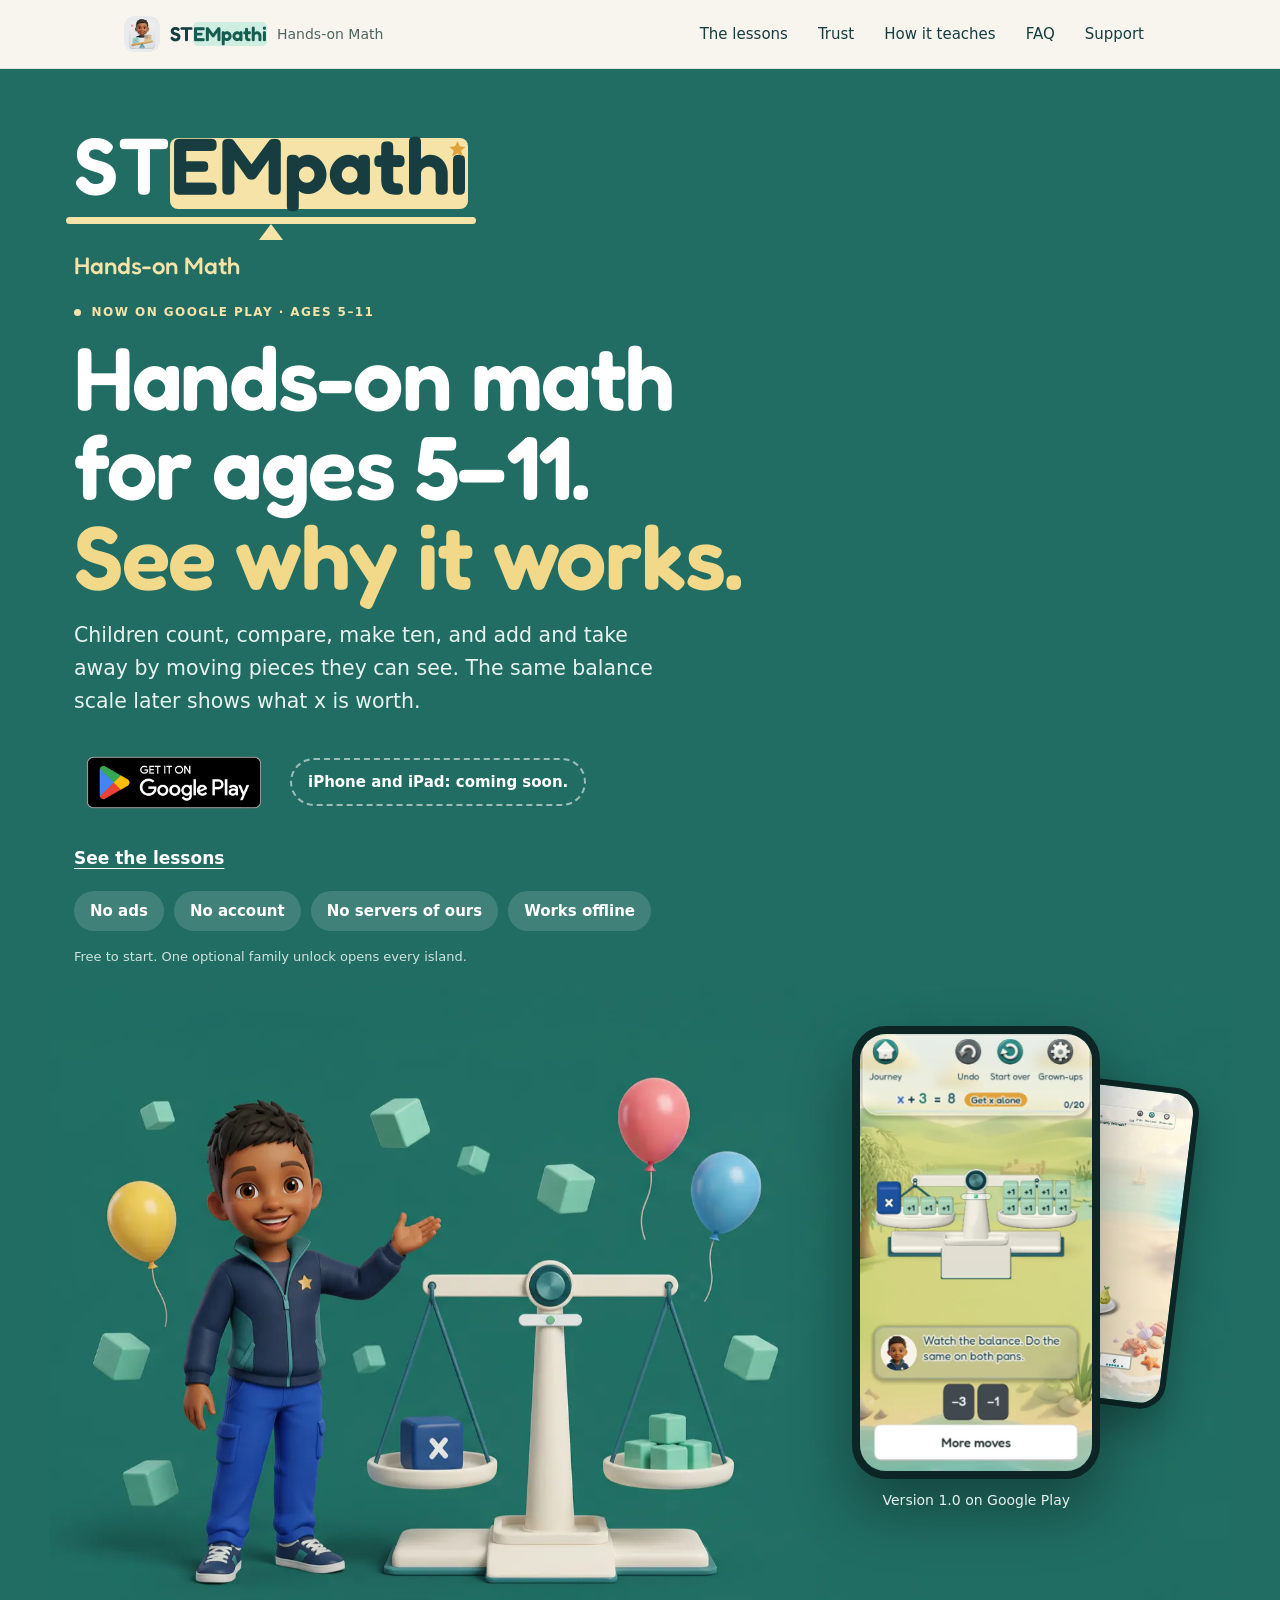
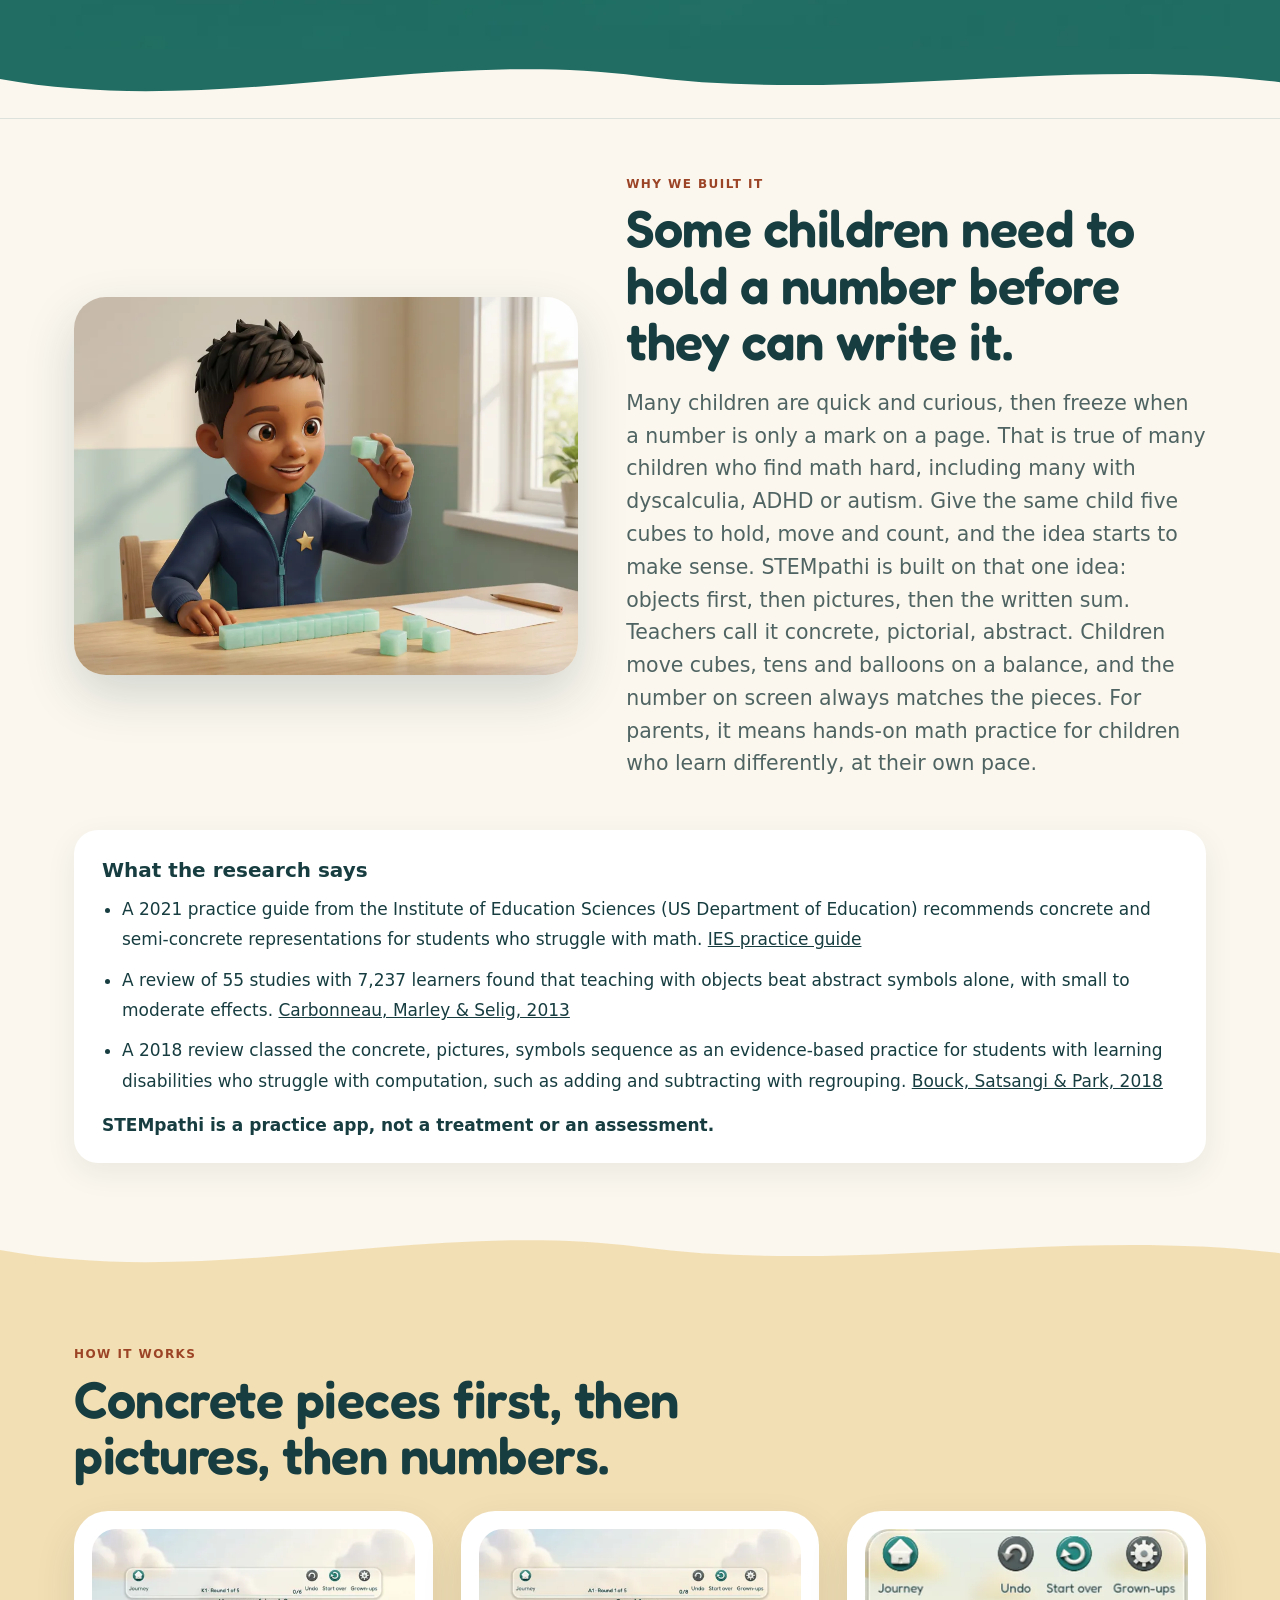
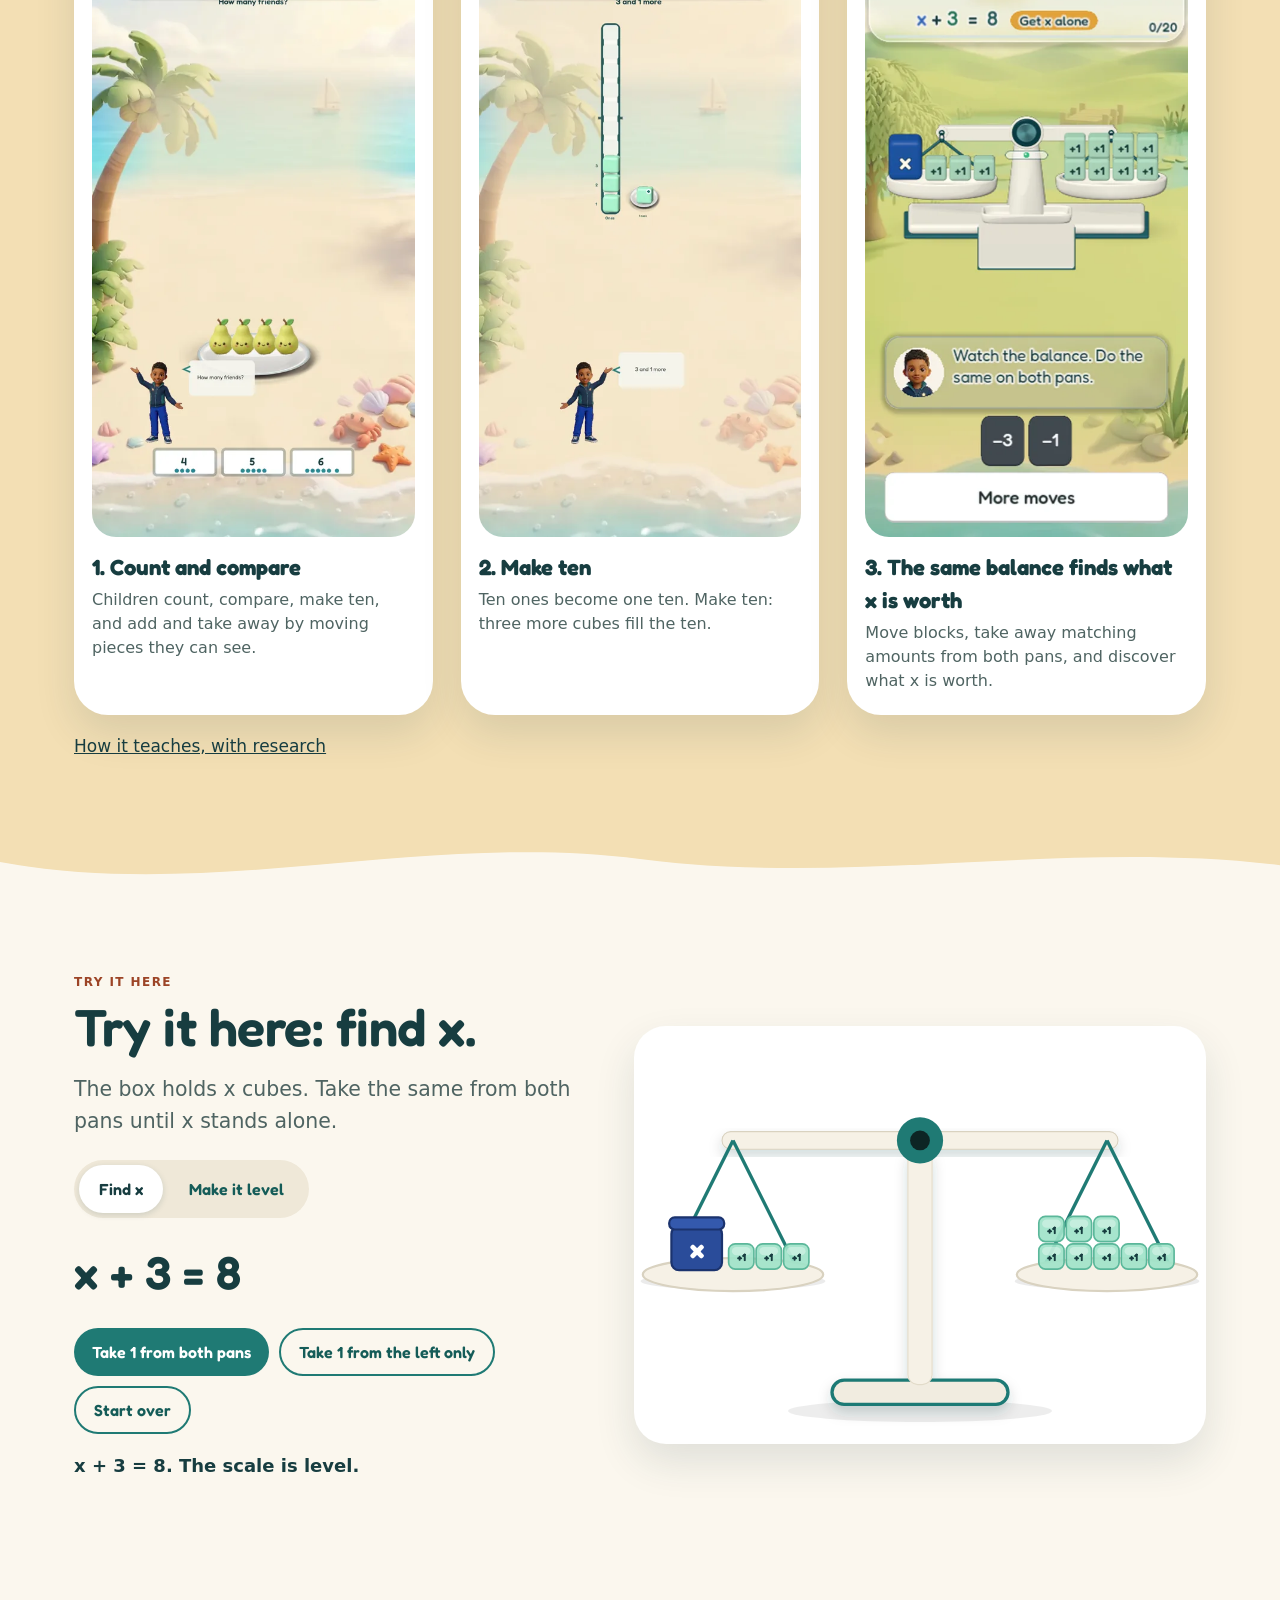
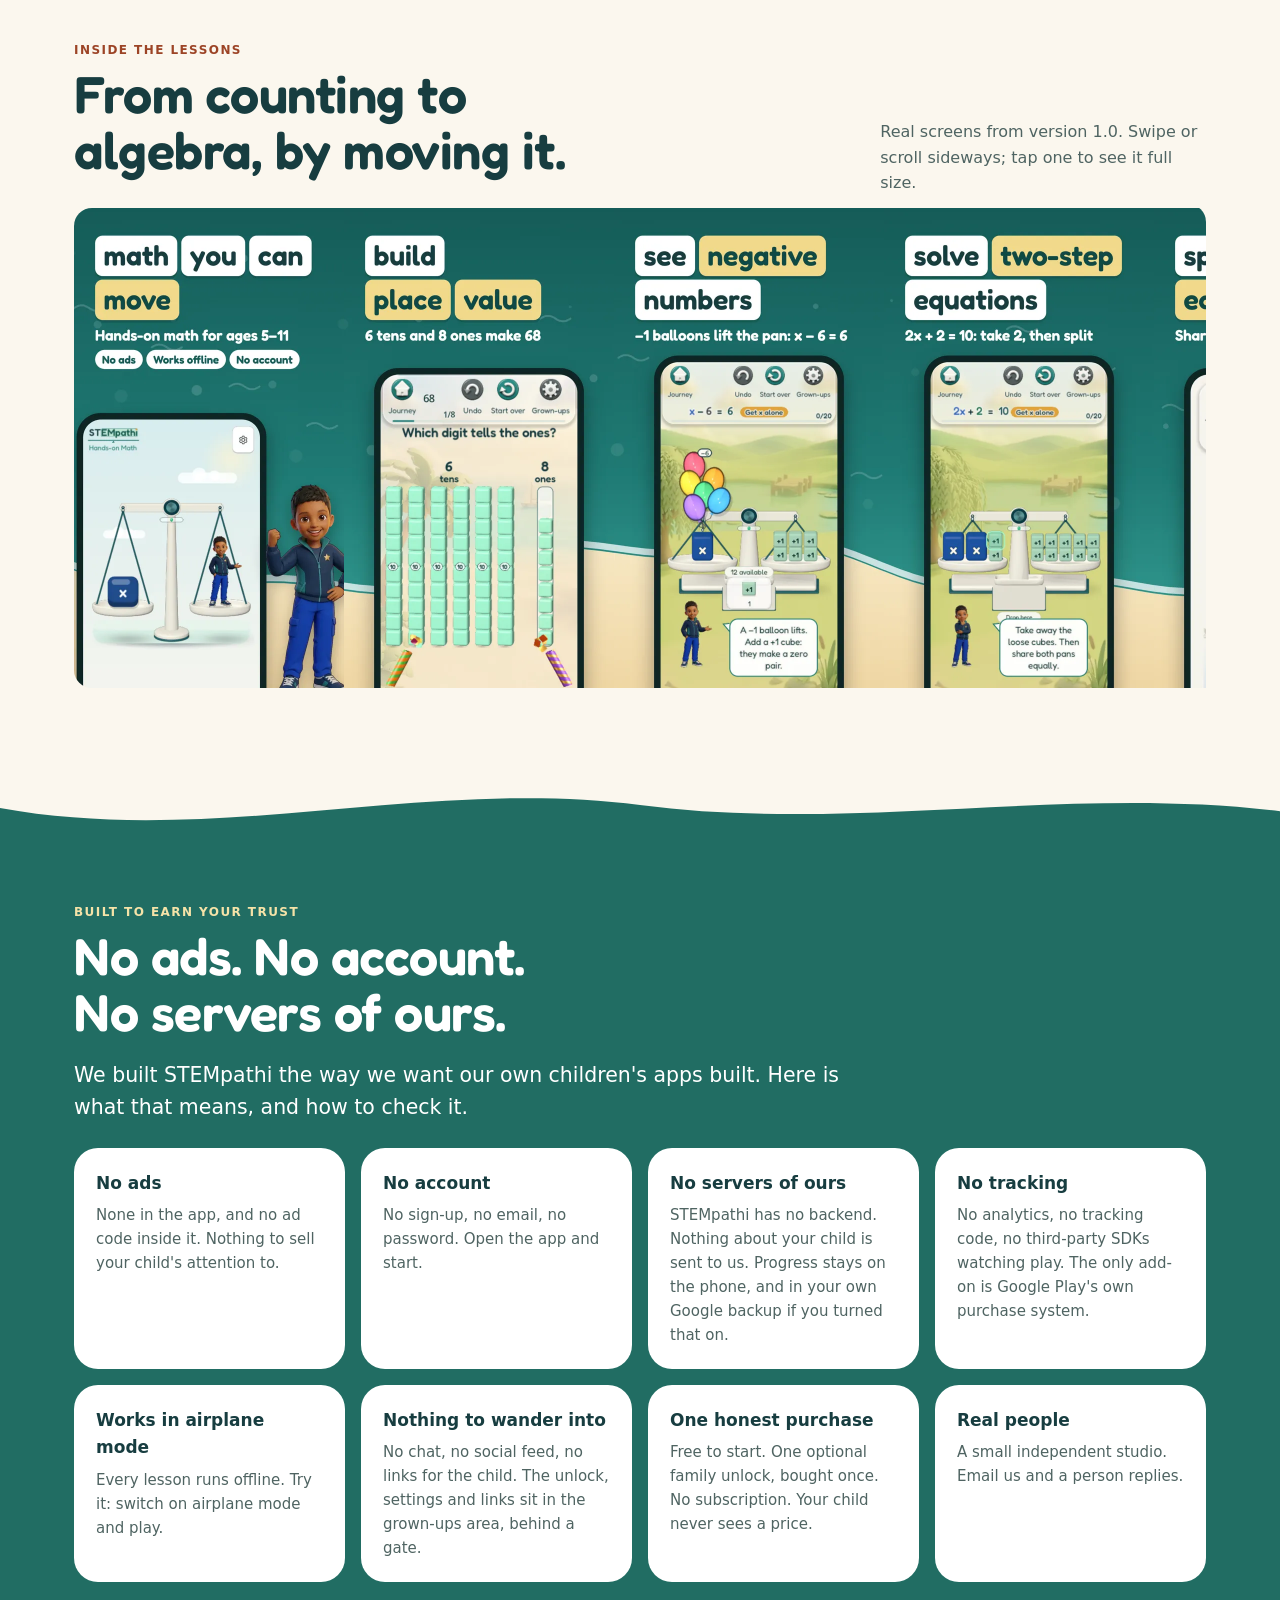
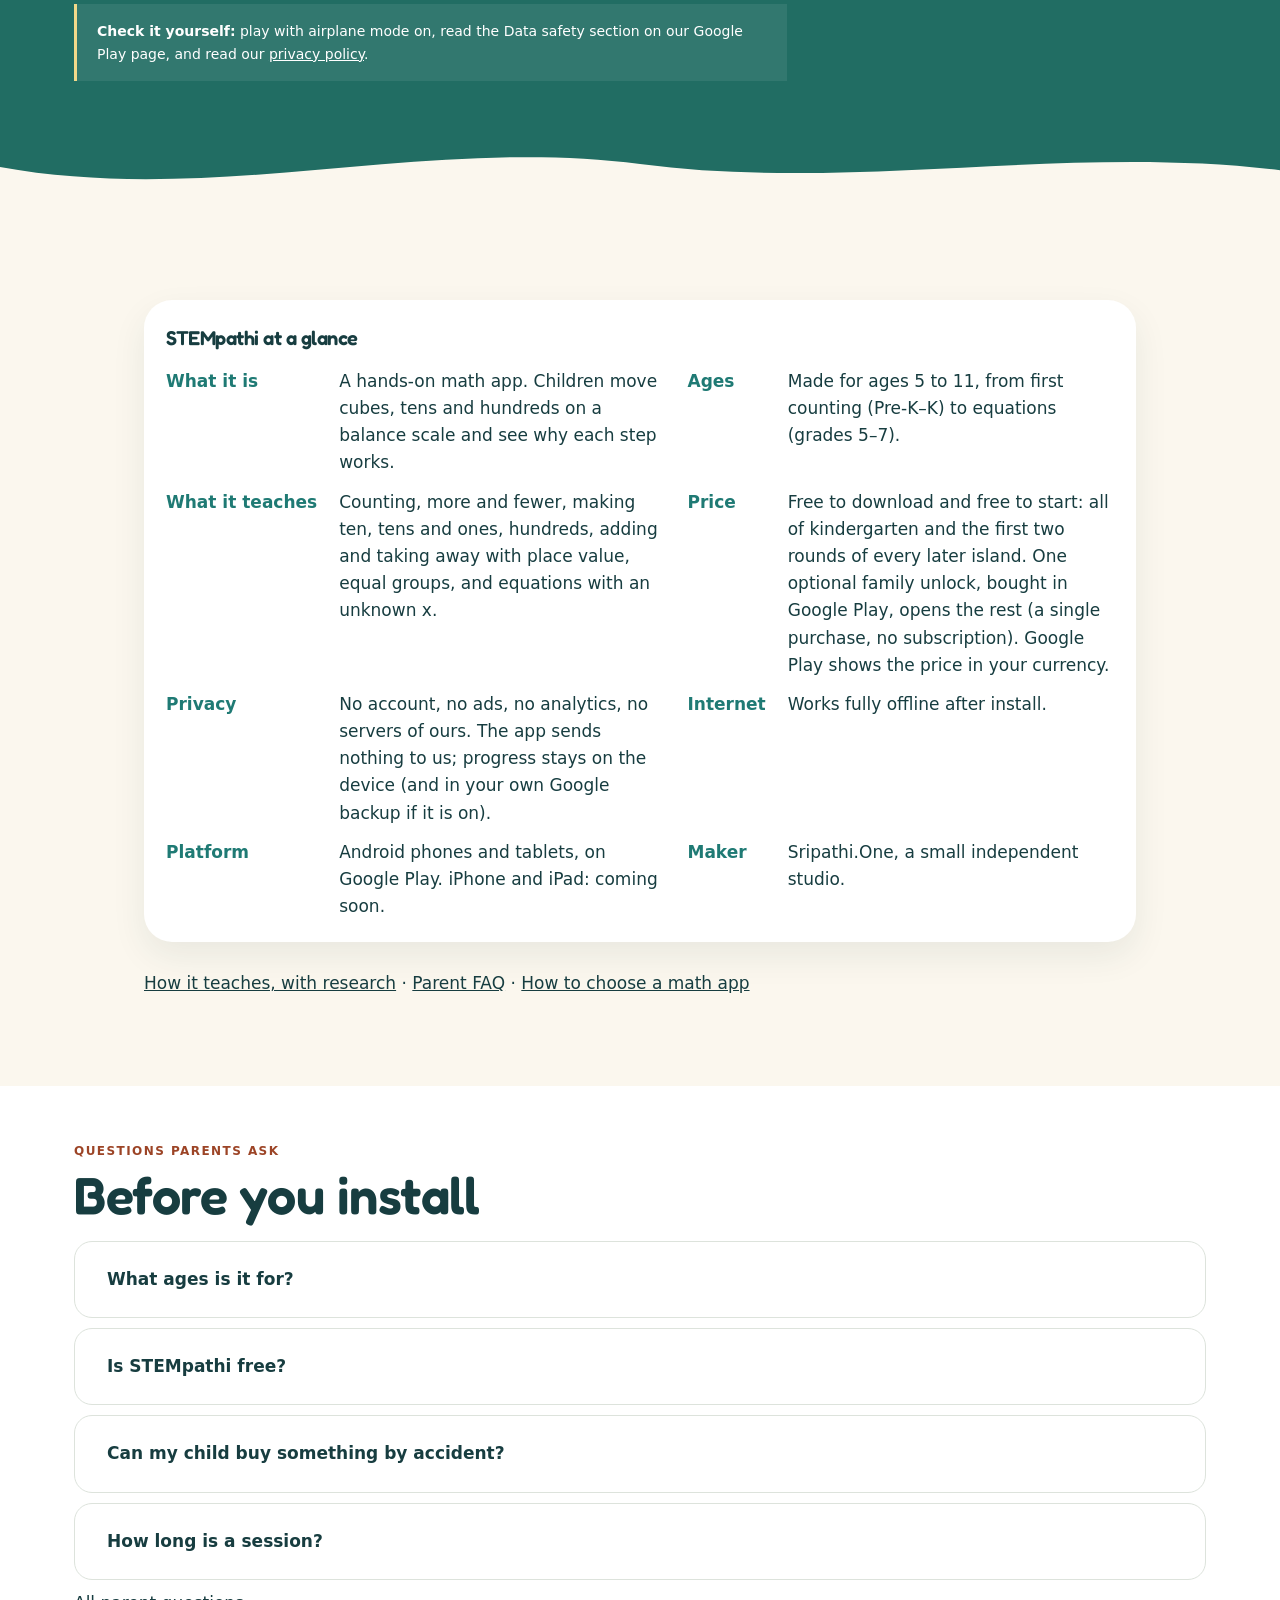
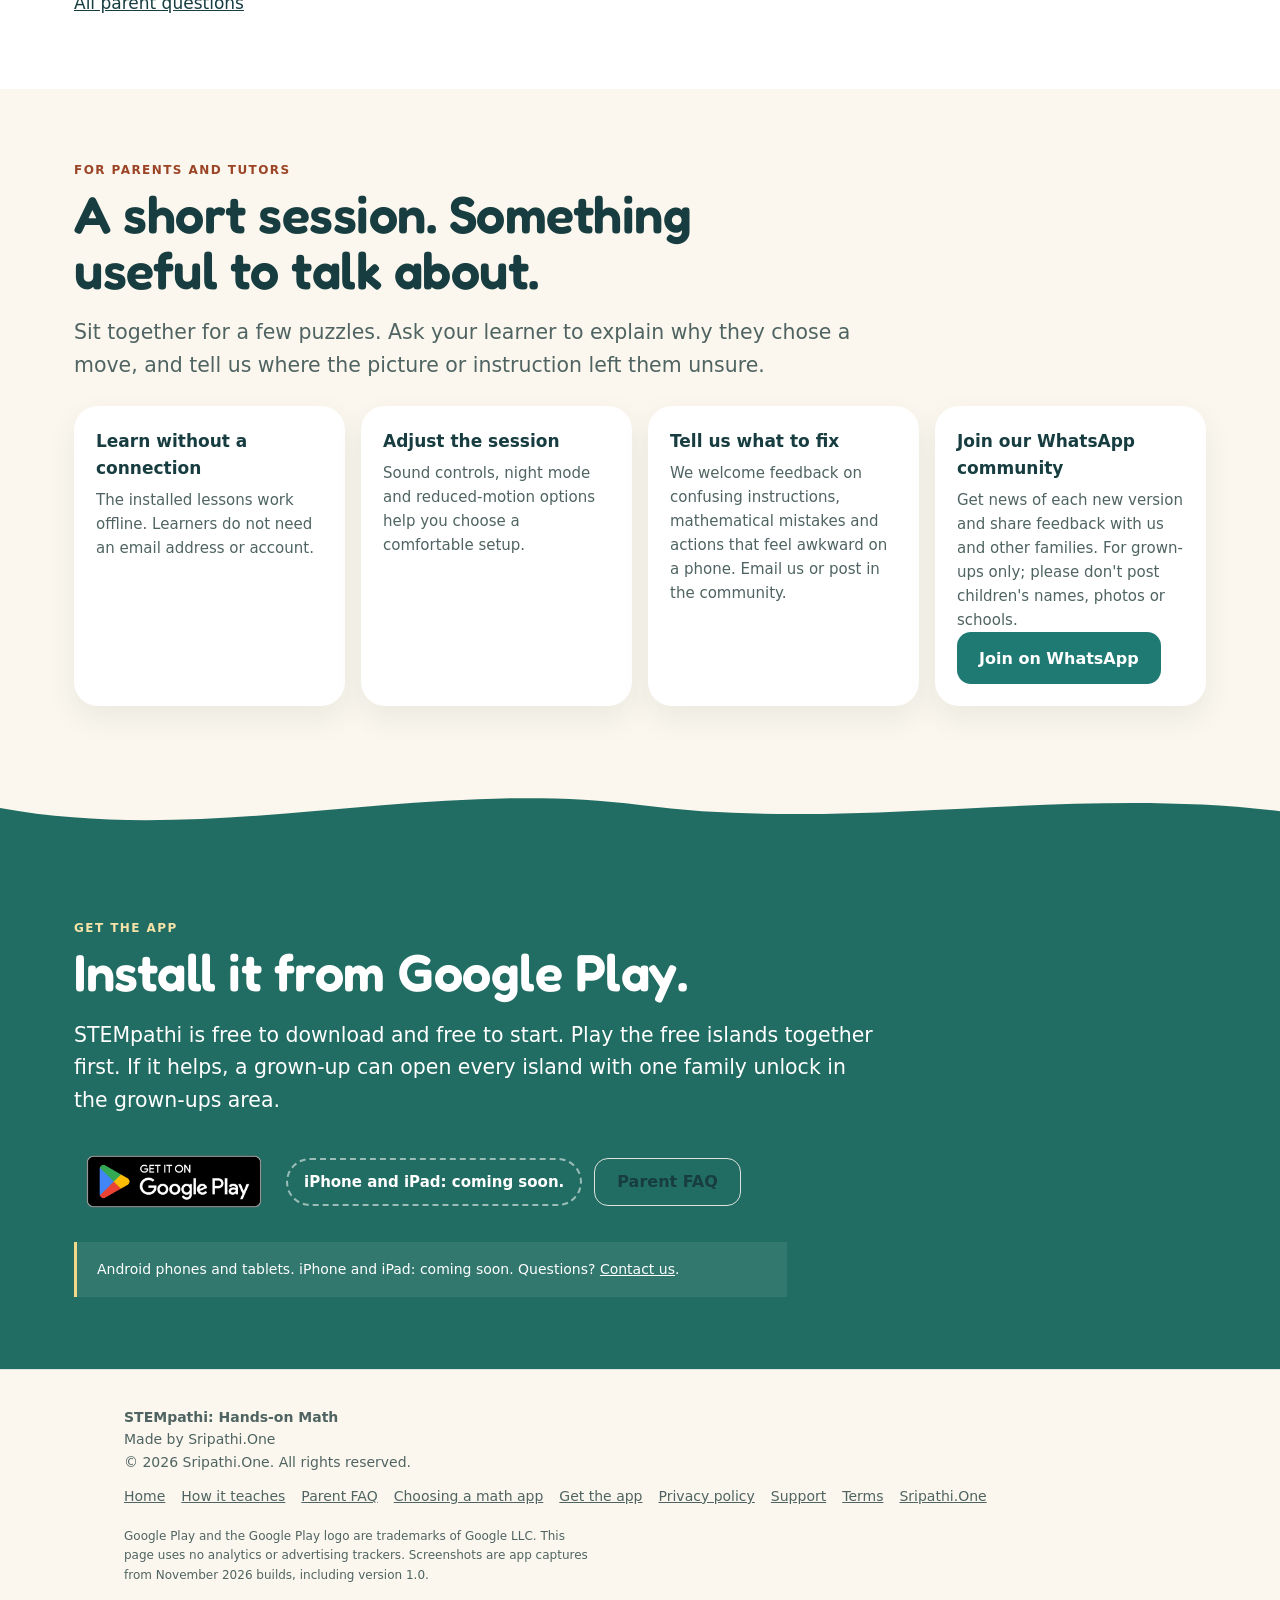
==== commit 4d1af0f5: "Merge main (#28, #29); full-size cubes rise from the open x box; align home section headings; stamps" ====
--- a/index.html
+++ b/index.html
@@ -2,7 +2,7 @@
 <html lang="en"><head>
 <meta charset="utf-8"><meta name="viewport" content="width=device-width,initial-scale=1,viewport-fit=cover">
 <meta name="msvalidate.01" content="71A096A8495009E3B7A9AFBDA2B334E0">
-<link rel="stylesheet" href="/site.css?v=20261128f">
+<link rel="stylesheet" href="/site.css?v=20261128g">
 <title>Hands-on Math App for Kids 5–11 | STEMpathi</title><link rel="preload" as="image" href="/img/art/banner.webp" fetchpriority="high"><link rel="preload" as="font" type="font/ttf" href="/fonts/Fredoka-Variable.ttf" crossorigin><link rel="icon" href="/favicon.ico" sizes="32x32"><link rel="icon" type="image/png" href="/img/icon-64.png?v=20261113"><link rel="apple-touch-icon" href="/img/apple-touch-icon-180.png">
 <meta name="description" content="A hands-on math app for kids ages 5–11: count, learn place value and solve algebra on a balance scale. Works offline, no ads, no account.">
 <link rel="canonical" href="https://stempathi.sripathi.one/">
@@ -12,12 +12,12 @@
 <script type="application/ld+json">{"@context": "https://schema.org", "@type": "MobileApplication", "name": "STEMpathi: Hands-on Math", "alternateName": "STEMpathi", "url": "https://stempathi.sripathi.one/", "operatingSystem": "Android", "applicationCategory": "EducationalApplication", "applicationSubCategory": "Math", "description": "A hands-on math app: children move cubes, tens and hundreds on a balance scale to learn counting, place value and equations. Works offline. No ads, no account, no data collected. Free to start, with one optional family unlock.", "image": "https://stempathi.sripathi.one/press/icon-512.png", "screenshot": ["https://stempathi.sripathi.one/img/k3-scale-20261118.webp", "https://stempathi.sripathi.one/img/store/frame-2.webp", "https://stempathi.sripathi.one/img/store/frame-3.webp", "https://stempathi.sripathi.one/img/store/frame-5.webp"], "installUrl": "https://play.google.com/store/apps/details?id=one.sripathi.equationexplorer", "inLanguage": "en", "typicalAgeRange": "5-11", "audience": {"@type": "PeopleAudience", "suggestedMinAge": 5, "suggestedMaxAge": 11}, "educationalUse": "practice", "learningResourceType": "interactive app", "teaches": ["counting", "comparing numbers", "making ten", "place value: tens and ones", "hundreds and regrouping", "addition and subtraction", "equal groups", "equations with an unknown"], "featureList": ["Works fully offline", "No ads", "No account or login", "No analytics or data collection", "Balance-scale algebra", "Concrete, picture, then number", "Calm motion and night mode", "Free to start; one optional family unlock (in-app purchase)"], "offers": {"@type": "Offer", "price": "0", "priceCurrency": "USD", "availability": "https://schema.org/InStock", "url": "https://play.google.com/store/apps/details?id=one.sripathi.equationexplorer", "description": "Free to download. One optional in-app purchase (family unlock)."}, "publisher": {"@id": "https://stempathi.sripathi.one/#org"}, "downloadUrl": "https://play.google.com/store/apps/details?id=one.sripathi.equationexplorer"}</script>
 <script type="application/ld+json">{"@context": "https://schema.org", "@type": "Organization", "@id": "https://stempathi.sripathi.one/#org", "name": "Sripathi.One", "url": "https://sripathi.one", "logo": "https://stempathi.sripathi.one/press/icon-512.png", "email": "r2k8@sripathi.one"}</script>
 <script type="application/ld+json">{"@context": "https://schema.org", "@type": "WebSite", "name": "STEMpathi", "url": "https://stempathi.sripathi.one/", "publisher": {"@id": "https://stempathi.sripathi.one/#org"}}</script>
-<link rel="stylesheet" href="/home.css?v=20261128f"></head><body>
+<link rel="stylesheet" href="/home.css?v=20261128g"></head><body>
 <a class="skip" href="#main">Skip to content</a>
 <header><div class="wrap"><nav aria-label="Main navigation"><a class="brand" href="/"><img src="/img/icon-64.png?v=20261113" alt="" width="36" height="36"><span class="wm">ST<span class="em">EMpathi</span></span> <small>Hands-on Math</small></a><button class="menu-btn" type="button" aria-expanded="false" aria-controls="site-menu">Menu</button><ul id="site-menu"><li><a href="#how">The lessons</a></li><li><a href="#trust">Trust</a></li><li><a href="/how-it-teaches/">How it teaches</a></li><li><a href="/faq/">FAQ</a></li><li><a href="/support/">Support</a></li></ul></nav></div></header>
 <main id="main">
 <section class="bandx hero2" style="background:#216d63"><div class="wrap2 hero2-top"><div class="logo-motion" role="img" aria-label="STEMpathi, Hands-on Math"><div class="word" aria-hidden="true"><span class="l" style="animation-delay:0s">S</span><span class="l" style="animation-delay:0.09s">T</span><span class="emw"><span class="hl"></span><span class="l" style="animation-delay:0.18s">E</span><span class="l" style="animation-delay:0.27s">M</span><span class="l" style="animation-delay:0.36s">p</span><span class="l" style="animation-delay:0.45s">a</span><span class="l" style="animation-delay:0.54s">t</span><span class="l" style="animation-delay:0.63s">h</span><span class="l" style="animation-delay:0.72s">ı<svg class="star" viewBox="0 0 24 24" aria-hidden="true"><path d="M12 2.5l2.7 6 6.5.6-4.9 4.3 1.5 6.4L12 16.5l-5.8 3.3 1.5-6.4L2.8 9.1l6.5-.6z" fill="#e0a23a"/></svg></span></span></div><div class="beamrow" aria-hidden="true"><div class="beam"></div><div class="fulcrum"></div></div><div class="tag" aria-hidden="true">Hands-on Math</div></div><div class="eyebrow"><span class="status-dot"></span> Now on Google Play · Ages 5–11</div><h1>Hands-on math for ages 5–11.<br><em>See why it works.</em></h1><div class="hero-phone-m"><img src="/img/rel/06-algebra-balance.webp" width="540" height="1017" alt="The balance in STEMpathi: an x box and three +1 cubes on one pan, eight +1 cubes on the other."></div><p class="lead">Children count, compare, make ten, and add and take away by moving pieces they can see. The same balance scale later shows what x is worth.</p><div class="cta2"><a class="play-badge" href="https://play.google.com/store/apps/details?id=one.sripathi.equationexplorer"><img src="/img/google-play-badge.png" alt="Get it on Google Play" width="200" height="77"></a><span class="soon-chip">iPhone and iPad: coming soon.</span></div><p class="seelessons"><a href="#how">See the lessons</a></p><ul class="facts"><li>No ads</li><li>No account</li><li>No servers of ours</li><li>Works offline</li></ul><p class="beta-note">Free to start. One optional family unlock opens every island.</p></div>
-<div class="hero2-art"><img class="banner" src="/img/art/banner.webp" width="1800" height="1013" alt="Avi, the STEMpathi guide, beside a balance scale with an x box on one pan and cubes on the other, with floating cubes and balloons." fetchpriority="high"><div class="phone2-back" aria-hidden="true"><img src="/img/rel/03-k-lesson-avi.webp" width="540" height="1018" alt="" loading="lazy"></div><div class="phone2"><img src="/img/rel/06-algebra-balance.webp" width="540" height="1017" alt="The real app: the balance with x + 3 = 8."></div><p class="phone2-cap">Version 1.0 on Google Play</p></div></section>
+<div class="hero2-art"><img class="banner" src="/img/art/banner.webp" width="1800" height="1013" alt="Avi, the STEMpathi guide, beside a balance scale with an x box on one pan and cubes on the other, with floating cubes and balloons." fetchpriority="high"><div class="phone2-back" aria-hidden="true"><img src="/img/rel/03-k-lesson-avi.webp" width="540" height="1018" alt="" loading="lazy"></div><div class="phone2-wrap"><div class="phone2"><img src="/img/rel/06-algebra-balance.webp" width="540" height="1017" alt="The real app: the balance with x + 3 = 8."></div><p class="phone2-cap">Version 1.0 on Google Play</p></div></div></section>
 <div class="wave " aria-hidden="true" style="background:#fbf7ee"><svg viewBox="0 0 1440 90" preserveAspectRatio="none"><path d="M0,40 C240,90 480,0 720,36 C960,72 1200,10 1440,44 L1440,0 L0,0 Z" fill="#216d63"/></svg></div>
 <section class="bandx" id="story" style="background:#fbf7ee"><div class="wrap2 story2"><img class="story-art" src="/img/art/story.webp" width="1000" height="750" alt="Avi at a table, holding up one cube next to a row of cubes." loading="lazy"><div><div class="eyebrow">Why we built it</div><h2>Some children need to hold a number before they can write it.</h2><p class="lead">Many children are quick and curious, then freeze when a number is only a mark on a page. That is true of many children who find math hard, including many with dyscalculia, ADHD or autism. Give the same child five cubes to hold, move and count, and the idea starts to make sense. STEMpathi is built on that one idea: objects first, then pictures, then the written sum. Teachers call it concrete, pictorial, abstract. Children move cubes, tens and balloons on a balance, and the number on screen always matches the pieces. For parents, it means hands-on math practice for children who learn differently, at their own pace.</p></div></div><div class="wrap2"><div class="research"><h3>What the research says</h3><ul>
 <li>A 2021 practice guide from the Institute of Education Sciences (US Department of Education) recommends concrete and semi-concrete representations for students who struggle with math. <a href="https://ies.ed.gov/ncee/wwc/practiceguide/26" rel="noopener">IES practice guide</a></li>
@@ -27,16 +27,20 @@
 <div class="wave " aria-hidden="true" style="background:#f3dfb4"><svg viewBox="0 0 1440 90" preserveAspectRatio="none"><path d="M0,40 C240,90 480,0 720,36 C960,72 1200,10 1440,44 L1440,0 L0,0 Z" fill="#fbf7ee"/></svg></div>
 <section class="bandx" id="howit" style="background:#f3dfb4"><div class="wrap2"><div class="eyebrow">How it works</div><h2>Concrete pieces first, then pictures, then numbers.</h2><div class="tiles"><figure><img src="/img/rel/03-k-lesson-avi.webp" width="540" height="1018" alt="Four pears on a plate and the question: How many friends?" loading="lazy"><figcaption><strong>1. Count and compare</strong><span>Children count, compare, make ten, and add and take away by moving pieces they can see.</span></figcaption></figure><figure><img src="/img/rel/05-add-subtract.webp" width="540" height="1018" alt="A column of cubes filling up to ten." loading="lazy"><figcaption><strong>2. Make ten</strong><span>Ten ones become one ten. Make ten: three more cubes fill the ten.</span></figcaption></figure><figure><img src="/img/rel/06-algebra-balance.webp" width="540" height="1017" alt="The balance with x + 3 = 8 and Avi saying: Watch the balance. Do the same on both pans." loading="lazy"><figcaption><strong>3. The same balance finds what x is worth</strong><span>Move blocks, take away matching amounts from both pans, and discover what x is worth.</span></figcaption></figure></div><p><a href="/how-it-teaches/">How it teaches, with research</a></p></div></section>
 <div class="wave " aria-hidden="true" style="background:#fbf7ee"><svg viewBox="0 0 1440 90" preserveAspectRatio="none"><path d="M0,40 C240,90 480,0 720,36 C960,72 1200,10 1440,44 L1440,0 L0,0 Z" fill="#f3dfb4"/></svg></div>
-<section class="bandx" id="try" style="background:#fbf7ee"><div class="wrap2 try2"><div><div class="eyebrow">Try it here</div><h2>Make the scale level.</h2><p class="lead">Add cubes to each pan. The heavier side goes down; equal sides balance.</p>
-<div class="toy-btns" role="group" aria-label="Balance controls">
-<button type="button" data-a="L+" aria-label="Add one cube to the left pan">+1 left</button><button type="button" data-a="L-" aria-label="Take one cube from the left pan">−1 left</button>
-<button type="button" data-a="R+" aria-label="Add one cube to the right pan">+1 right</button><button type="button" data-a="R-" aria-label="Take one cube from the right pan">−1 right</button><button type="button" data-a="0" class="ghost" aria-label="Start over with 3 cubes left and 1 right">Start over</button></div>
+<section class="bandx" id="try" style="background:#fbf7ee"><div class="wrap2 try2"><div><div class="eyebrow">Try it here</div><h2>Try it here: find x.</h2><p class="lead">The box holds x cubes. Take the same from both pans until x stands alone.</p>
+<div class="toy-tabs" role="tablist" aria-label="Choose a puzzle"><button type="button" role="tab" data-mode="findx" aria-selected="true">Find x</button><button type="button" role="tab" data-mode="level" aria-selected="false">Make it level</button></div>
+<p class="toy-eq" aria-hidden="true">x + 3 = 8</p>
+<div class="toy-btns toy-findx" role="group" aria-label="Find x controls">
+<button type="button" data-a="both-">Take 1 from both pans</button><button type="button" data-a="both+" class="ghost">Put 1 back on both</button><button type="button" data-a="left-" class="ghost">Take 1 from the left only</button><button type="button" data-a="left+" hidden>Put it back on the left</button><button type="button" data-a="next" hidden>Try another</button><button type="button" data-a="restart" class="ghost">Start over</button></div>
+<div class="toy-btns toy-level" role="group" aria-label="Make it level controls" hidden>
+<button type="button" data-a="L+" aria-label="Add one cube to the left pan">+1 left</button><button type="button" data-a="L-" aria-label="Take one cube from the left pan">−1 left</button><button type="button" data-a="R+" aria-label="Add one cube to the right pan">+1 right</button><button type="button" data-a="R-" aria-label="Take one cube from the right pan">−1 right</button><button type="button" data-a="level0" class="ghost" aria-label="Start over with 3 cubes left and 1 right">Start over</button></div>
 <p class="toy-read" aria-live="polite"></p></div>
-<svg class="toy" viewBox="0 0 520 360" aria-hidden="true" focusable="false">
-<rect x="235" y="300" width="50" height="14" rx="6" fill="#e9e3d3"/><rect x="180" y="312" width="160" height="22" rx="10" fill="#f1ece0" stroke="#1f7a74" stroke-width="3"/>
-<rect x="250" y="110" width="20" height="196" rx="8" fill="#f1ece0"/>
-<g id="beam"><rect x="80" y="96" width="360" height="16" rx="8" fill="#f1ece0" stroke="#d9d2c0"/></g>
-<circle cx="260" cy="104" r="20" fill="#1f7a74"/><circle cx="260" cy="104" r="9" fill="#0d2524"/>
+<svg id="toy-svg" class="toy" viewBox="0 0 520 380" aria-hidden="true" focusable="false">
+<defs><filter id="toy-sh" x="-20%" y="-20%" width="140%" height="160%"><feDropShadow dx="0" dy="6" stdDeviation="6" flood-color="#173d40" flood-opacity=".18"/></filter></defs>
+<ellipse cx="260" cy="350" rx="120" ry="10" fill="#000" fill-opacity=".07"/>
+<g filter="url(#toy-sh)"><rect x="180" y="322" width="160" height="22" rx="11" fill="#f1ece0" stroke="#1f7a74" stroke-width="3"/><rect x="249" y="112" width="22" height="214" rx="9" fill="#f6f1e6" stroke="#e2dbc9"/></g>
+<g id="beam" filter="url(#toy-sh)"><rect x="80" y="96" width="360" height="16" rx="8" fill="#f6f1e6" stroke="#d9d2c0"/></g>
+<circle cx="260" cy="104" r="21" fill="#1f7a74"/><circle cx="260" cy="104" r="9" fill="#0d2524"/>
 <g id="panL"></g><g id="panR"></g></svg></div></section>
 <section class="bandx" id="how" style="background:#fbf7ee"><div class="wrap"><div class="section-heading"><div><div class="eyebrow">Inside the lessons</div><h2>From counting to algebra, by moving it.</h2></div><p>Real screens from version 1.0. Swipe or scroll sideways; tap one to see it full size.</p></div>
 <ul class="store-strip" aria-label="App screens from counting to algebra, and what the app never does"><li><a href="/img/store/frame-1.webp"><img src="/img/store/frame-1.webp" width="540" height="960" alt="STEMpathi welcome screen: a balance scale with an x box and Avi. Headline: math you can move." loading="lazy"></a></li><li><a href="/img/store/frame-2.webp"><img src="/img/store/frame-2.webp" width="540" height="960" alt="Grade 1 place value: 6 tens and 8 ones make 68." loading="lazy"></a></li><li><a href="/img/store/frame-3.webp"><img src="/img/store/frame-3.webp" width="540" height="960" alt="Negative numbers: six −1 balloons lift the pan in x − 6 = 6." loading="lazy"></a></li><li><a href="/img/store/frame-4.webp"><img src="/img/store/frame-4.webp" width="540" height="960" alt="Two-step equation 2x + 2 = 10 on the balance: take 2 away, then split." loading="lazy"></a></li><li><a href="/img/store/frame-5.webp"><img src="/img/store/frame-5.webp" width="540" height="960" alt="Equal groups: 4x = 120 with a hundred square shared into 4 boxes." loading="lazy"></a></li><li><a href="/img/store/frame-6.webp"><img src="/img/store/frame-6.webp" width="540" height="960" alt="Brackets: (x + 3) + 2 = 9, open the group one step at a time." loading="lazy"></a></li><li><a href="/img/store/frame-7.webp"><img src="/img/store/frame-7.webp" width="540" height="960" alt="The journey map: islands in learning order from counting to algebra." loading="lazy"></a></li><li><a href="/img/store/frame-8.webp"><img src="/img/store/frame-8.webp" width="540" height="960" alt="Safe by design: no ads, no account, no servers of ours, no tracking, works offline." loading="lazy"></a></li></ul>
@@ -67,4 +71,4 @@
 </div></section>
 </main>
 <footer><div class="wrap"><div class="row"><div><strong>STEMpathi: Hands-on Math</strong><br>Made by Sripathi.One<br>© 2026 Sripathi.One. All rights reserved.</div><ul><li><a href="/">Home</a></li><li><a href="/how-it-teaches/">How it teaches</a></li><li><a href="/faq/">Parent FAQ</a></li><li><a href="/choosing-a-math-app/">Choosing a math app</a></li><li><a href="/get/">Get the app</a></li><li><a href="/privacy/">Privacy policy</a></li><li><a href="/support/">Support</a></li><li><a href="/terms/">Terms</a></li><li><a href="https://sripathi.one">Sripathi.One</a></li></ul></div><p class="footer-note">Google Play and the Google Play logo are trademarks of Google LLC. This page uses no analytics or advertising trackers. Screenshots are app captures from November 2026 builds, including version 1.0.</p></div></footer>
-<script src="/js/balance-toy.js" defer></script><script src="/js/menu.js?v=20261128f" defer></script></body></html>
+<script src="/js/balance-toy.js?v=20261128g" defer></script><script src="/js/menu.js?v=20261128g" defer></script></body></html>
--- a/home.css
+++ b/home.css
@@ -117,3 +117,5 @@
 .hero2-art .phone2-wrap .phone2{position:static;width:100%}
 .hero2-art .phone2-wrap .phone2-cap{position:static;width:auto;margin:10px 0 0;text-align:center;color:#e6f2ef;font-size:14px}
 @media(max-width:900px){.hero2-art .phone2-wrap{display:none}}
+/* Align every home section heading to the same left edge as the hero and story (1180 px wrap) */
+.bandx > .wrap{max-width:1180px}
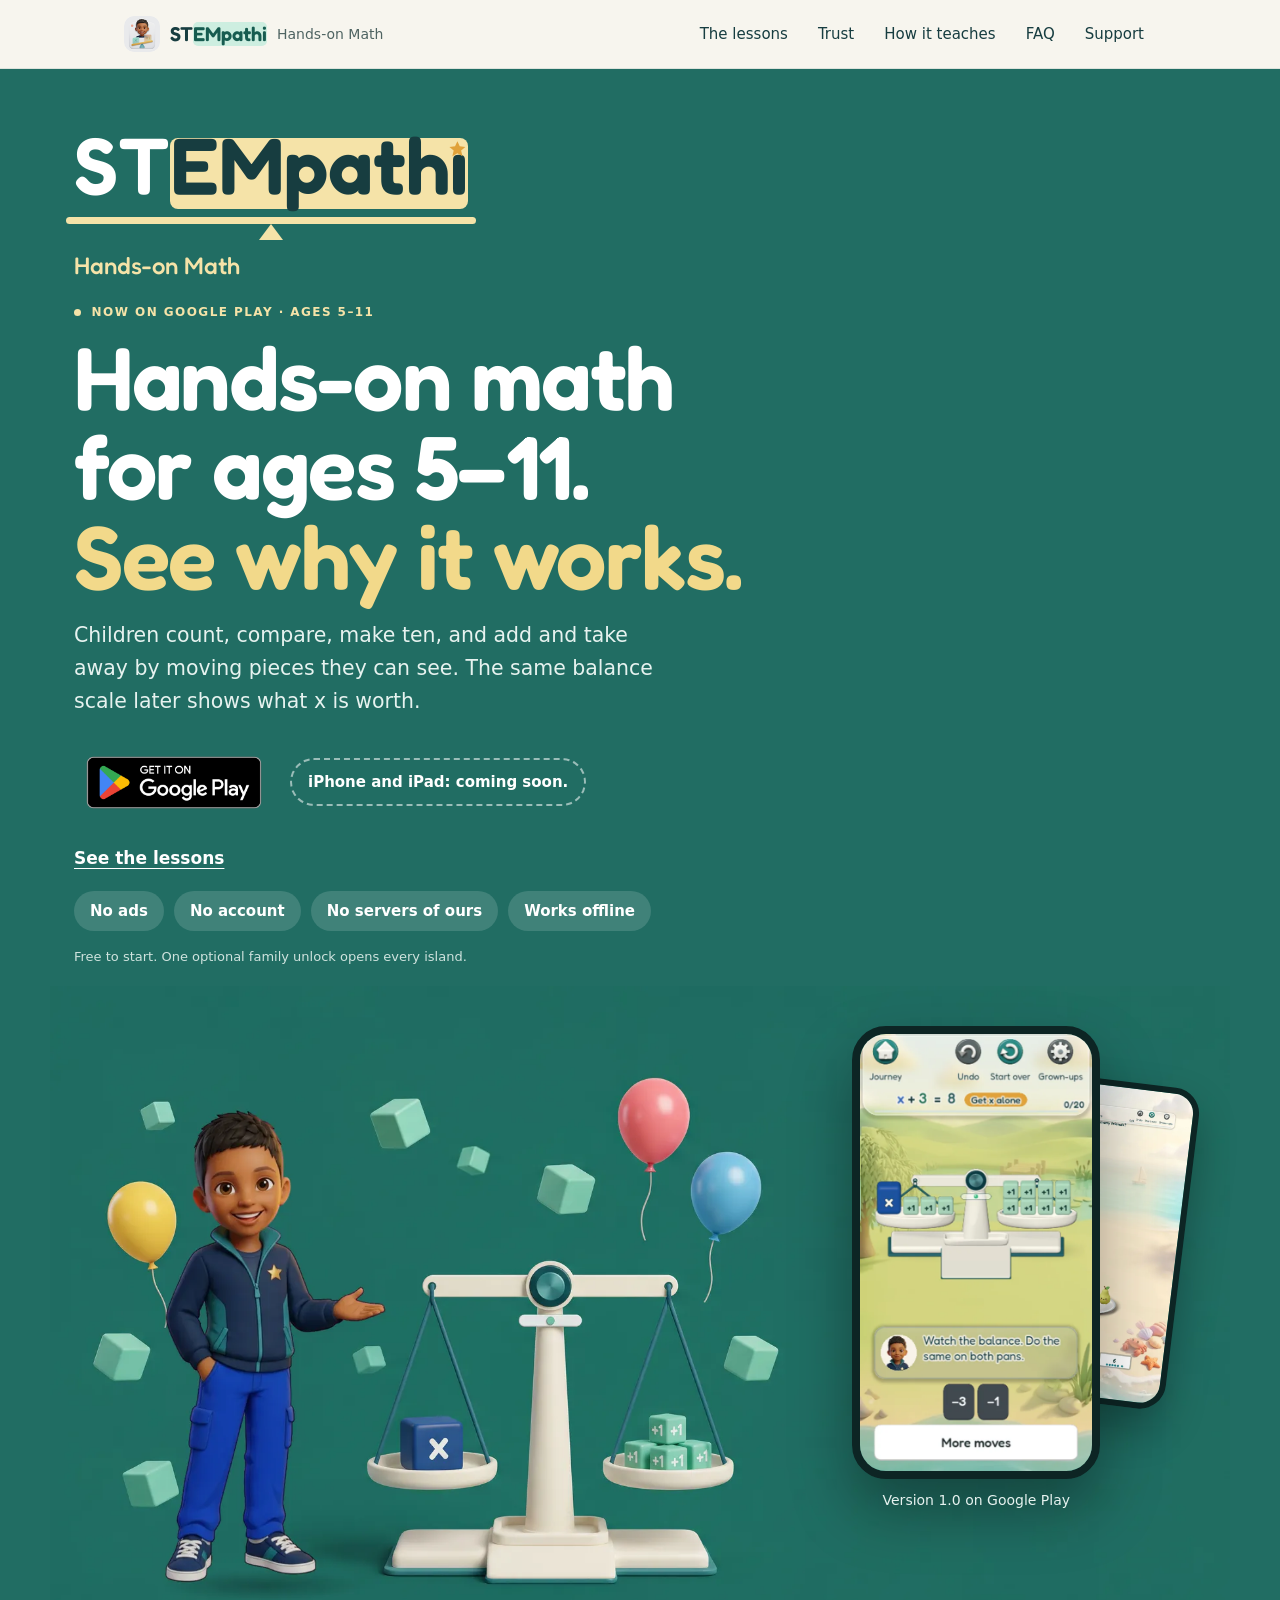
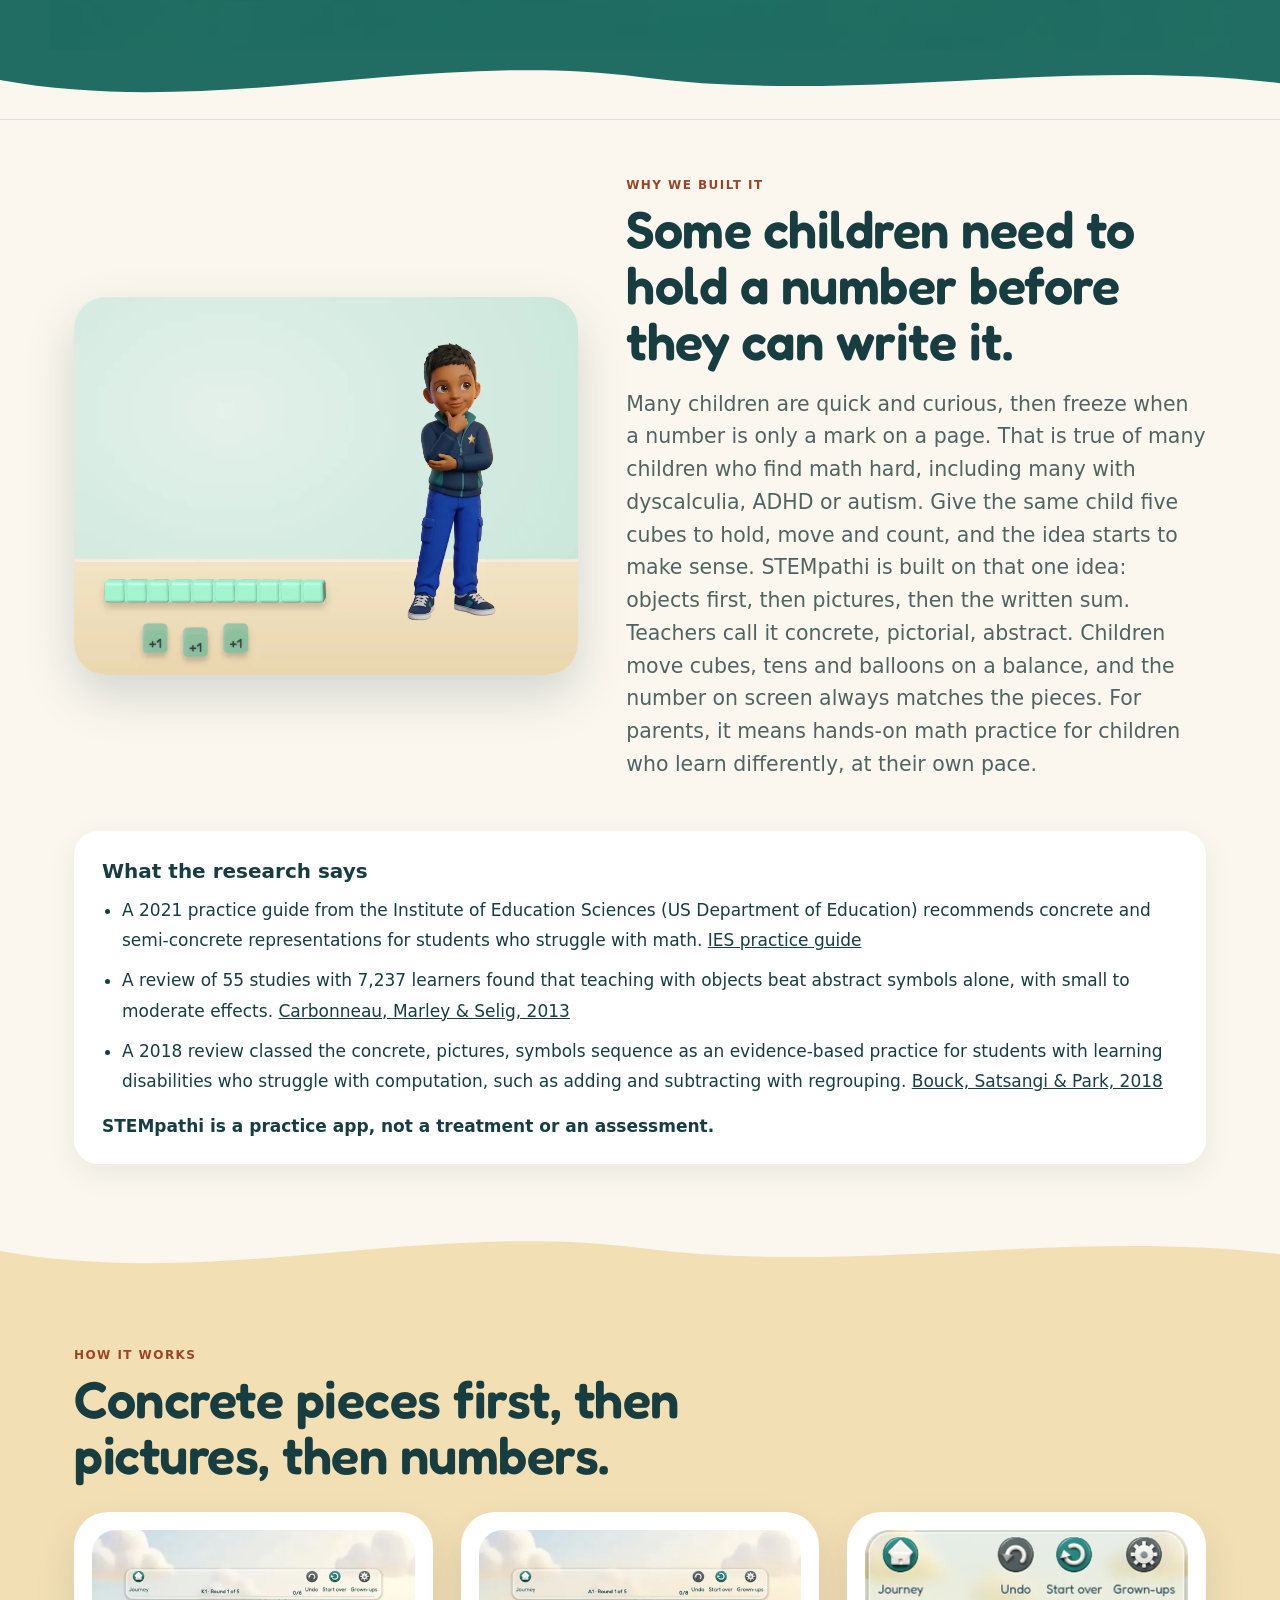
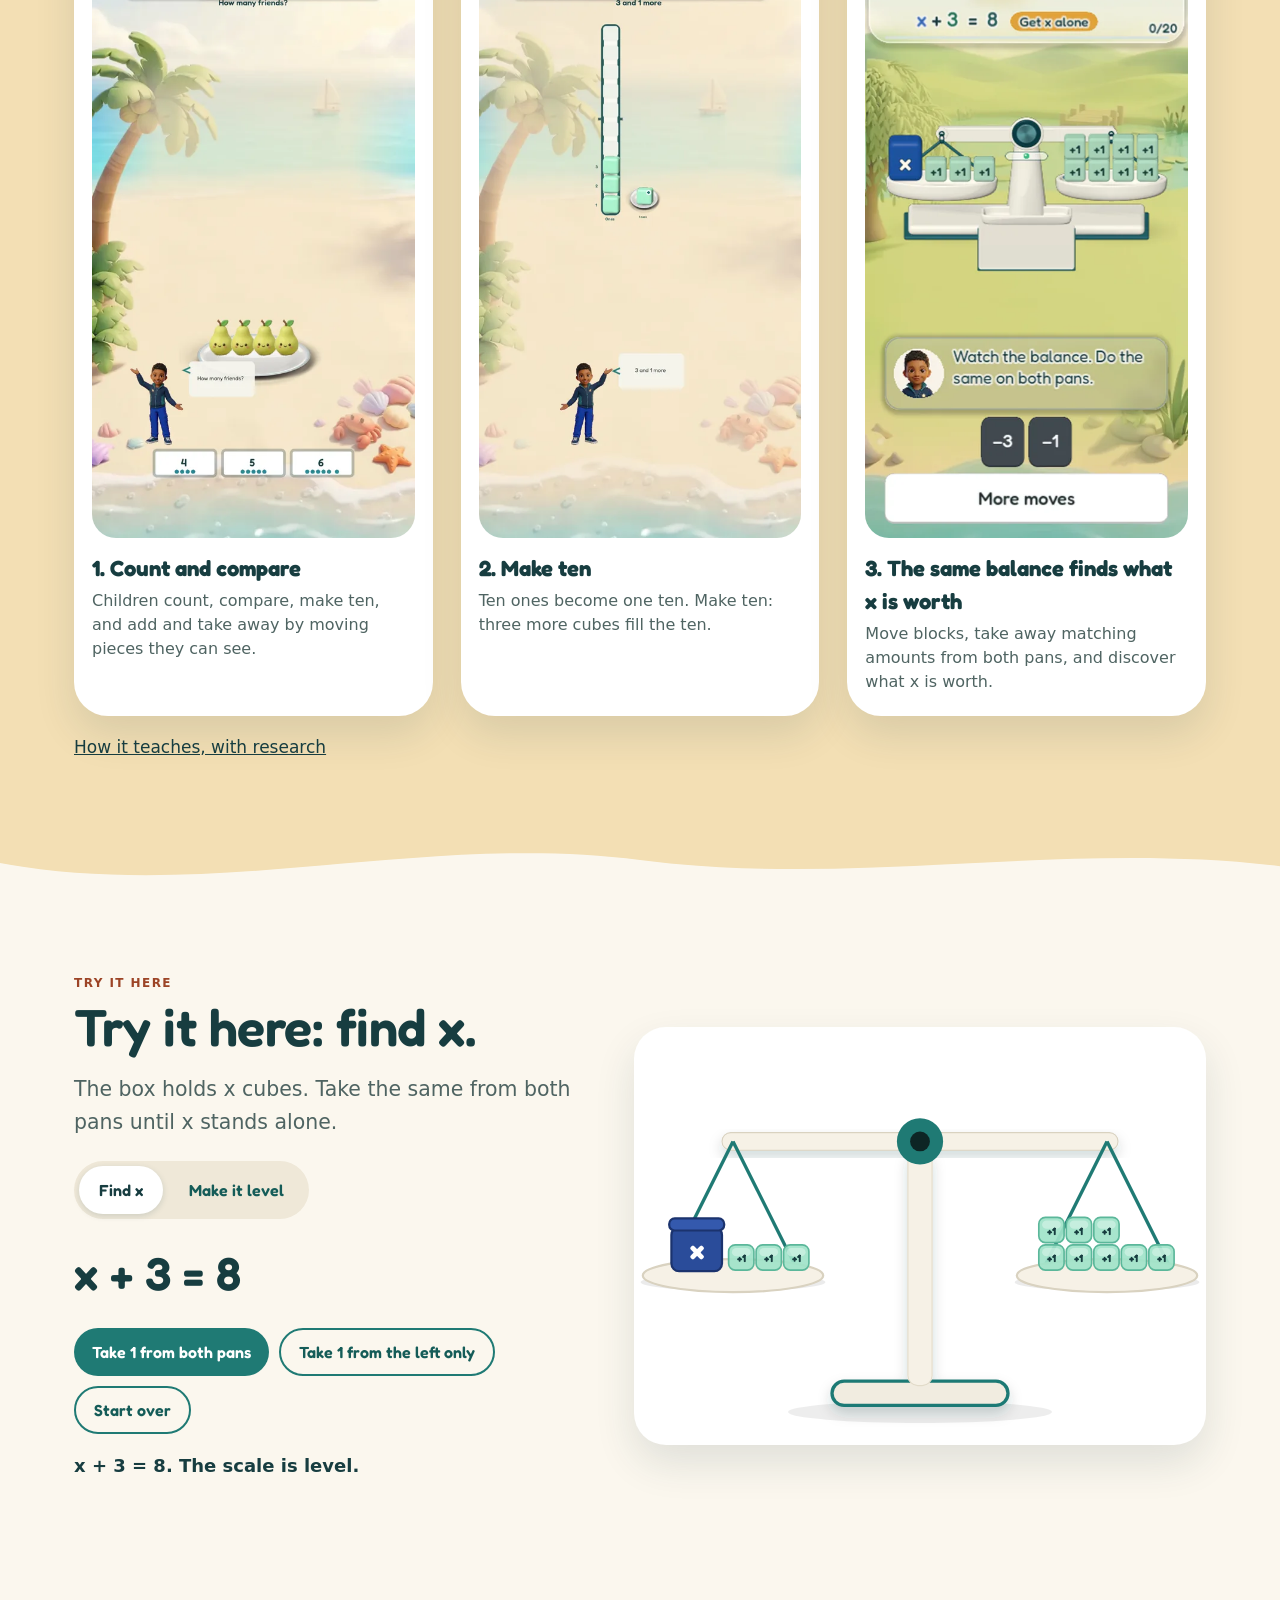
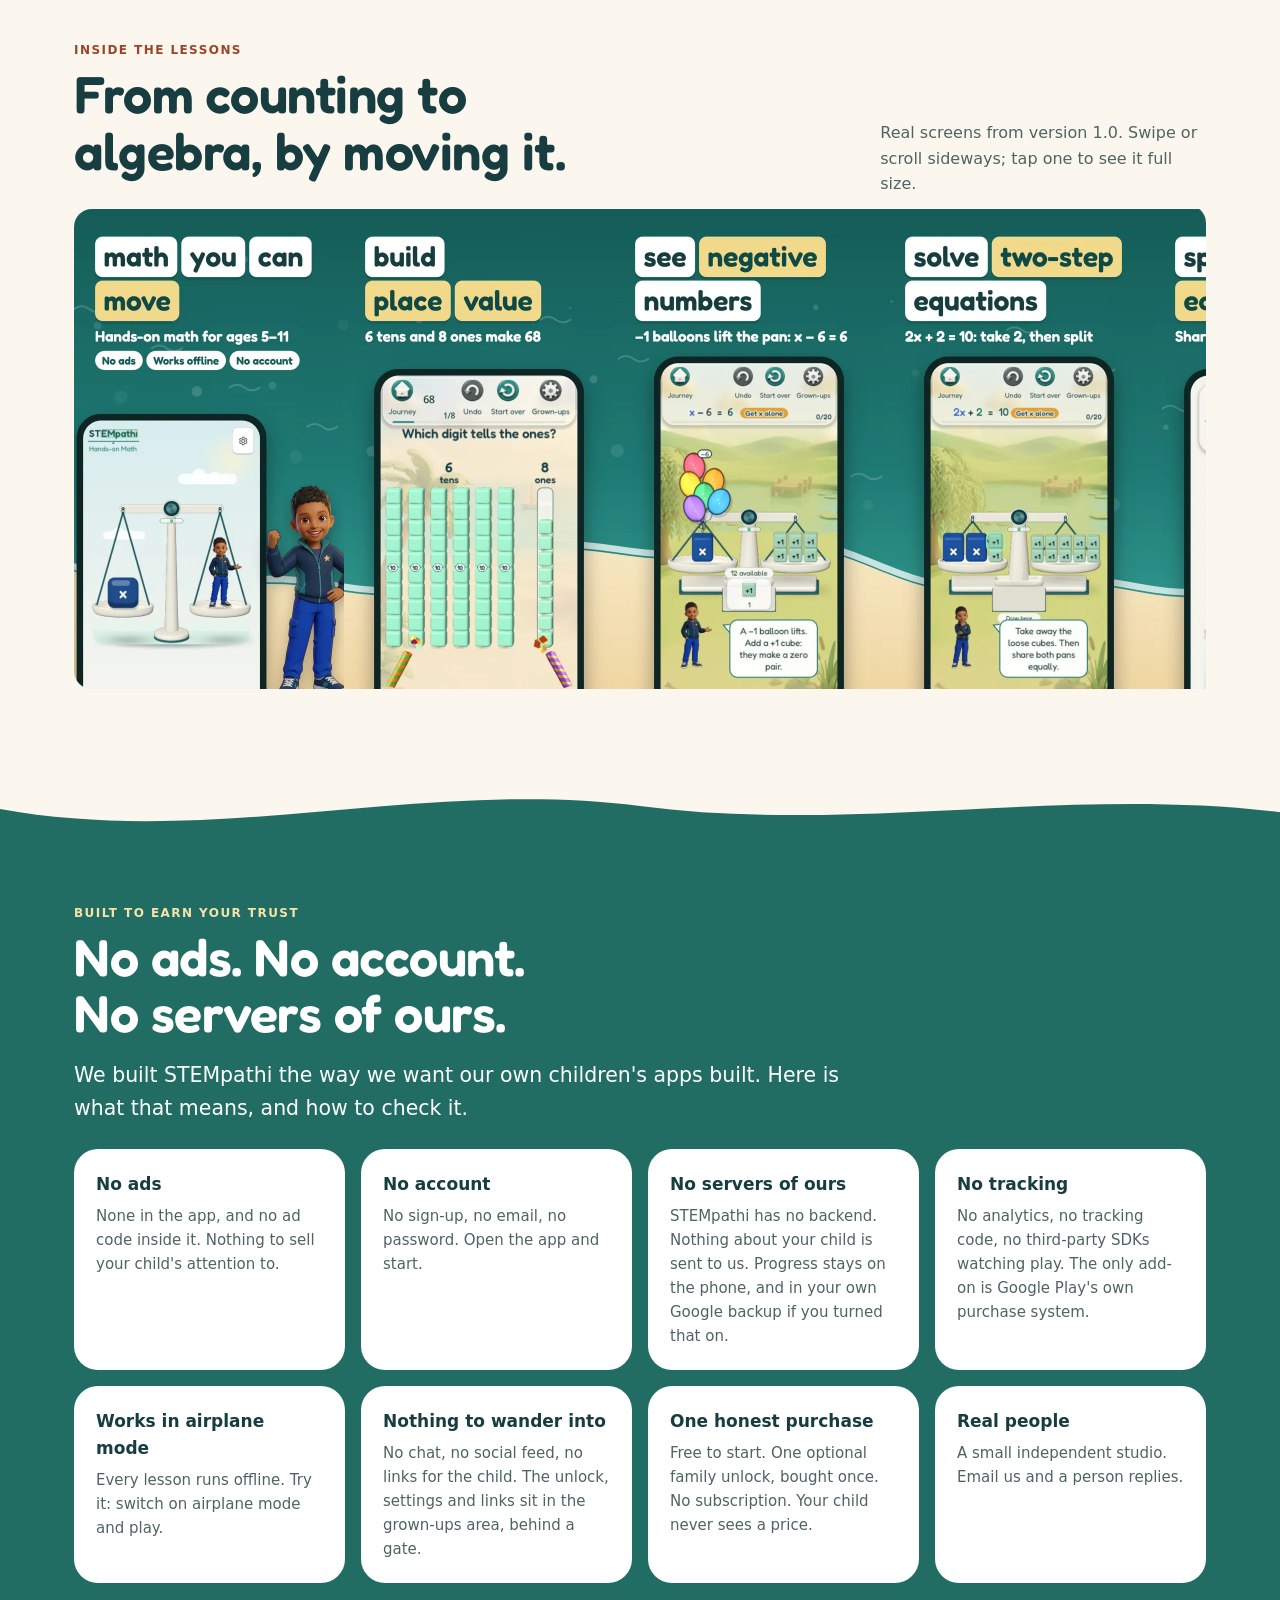
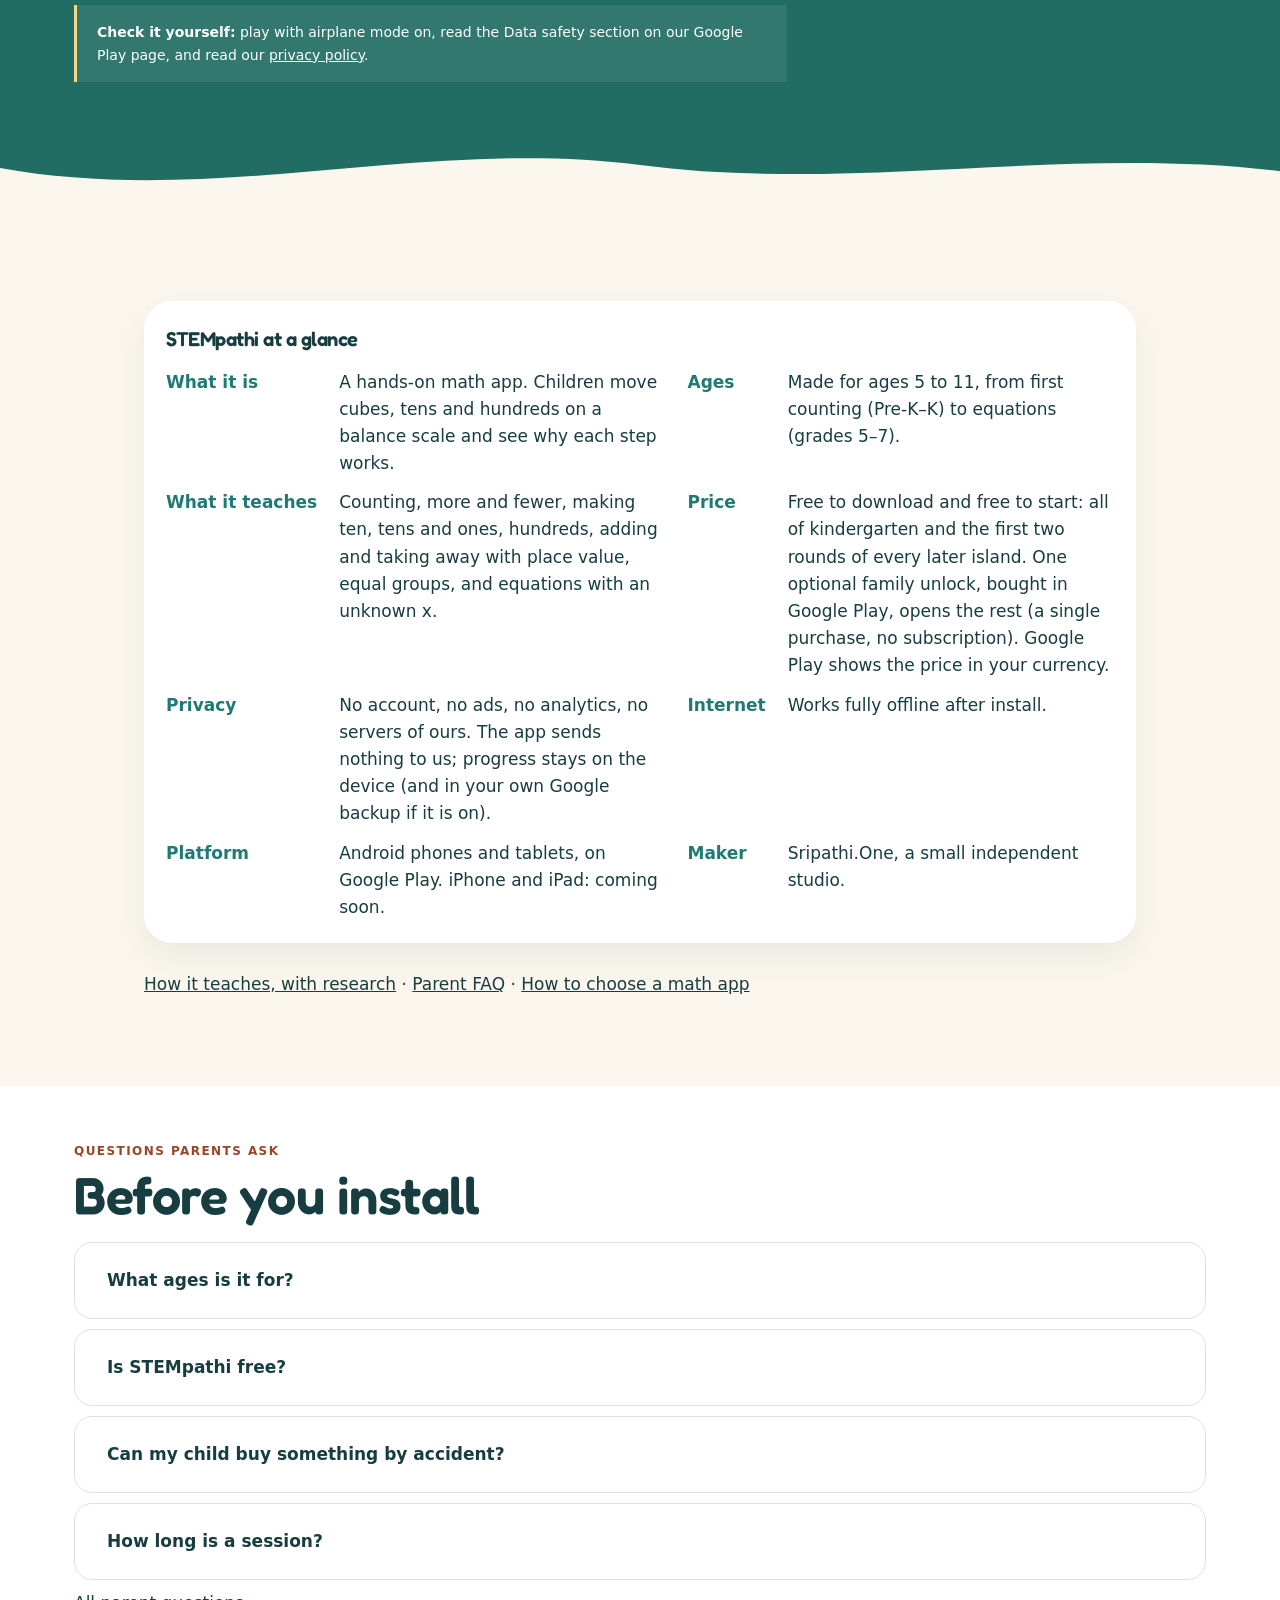
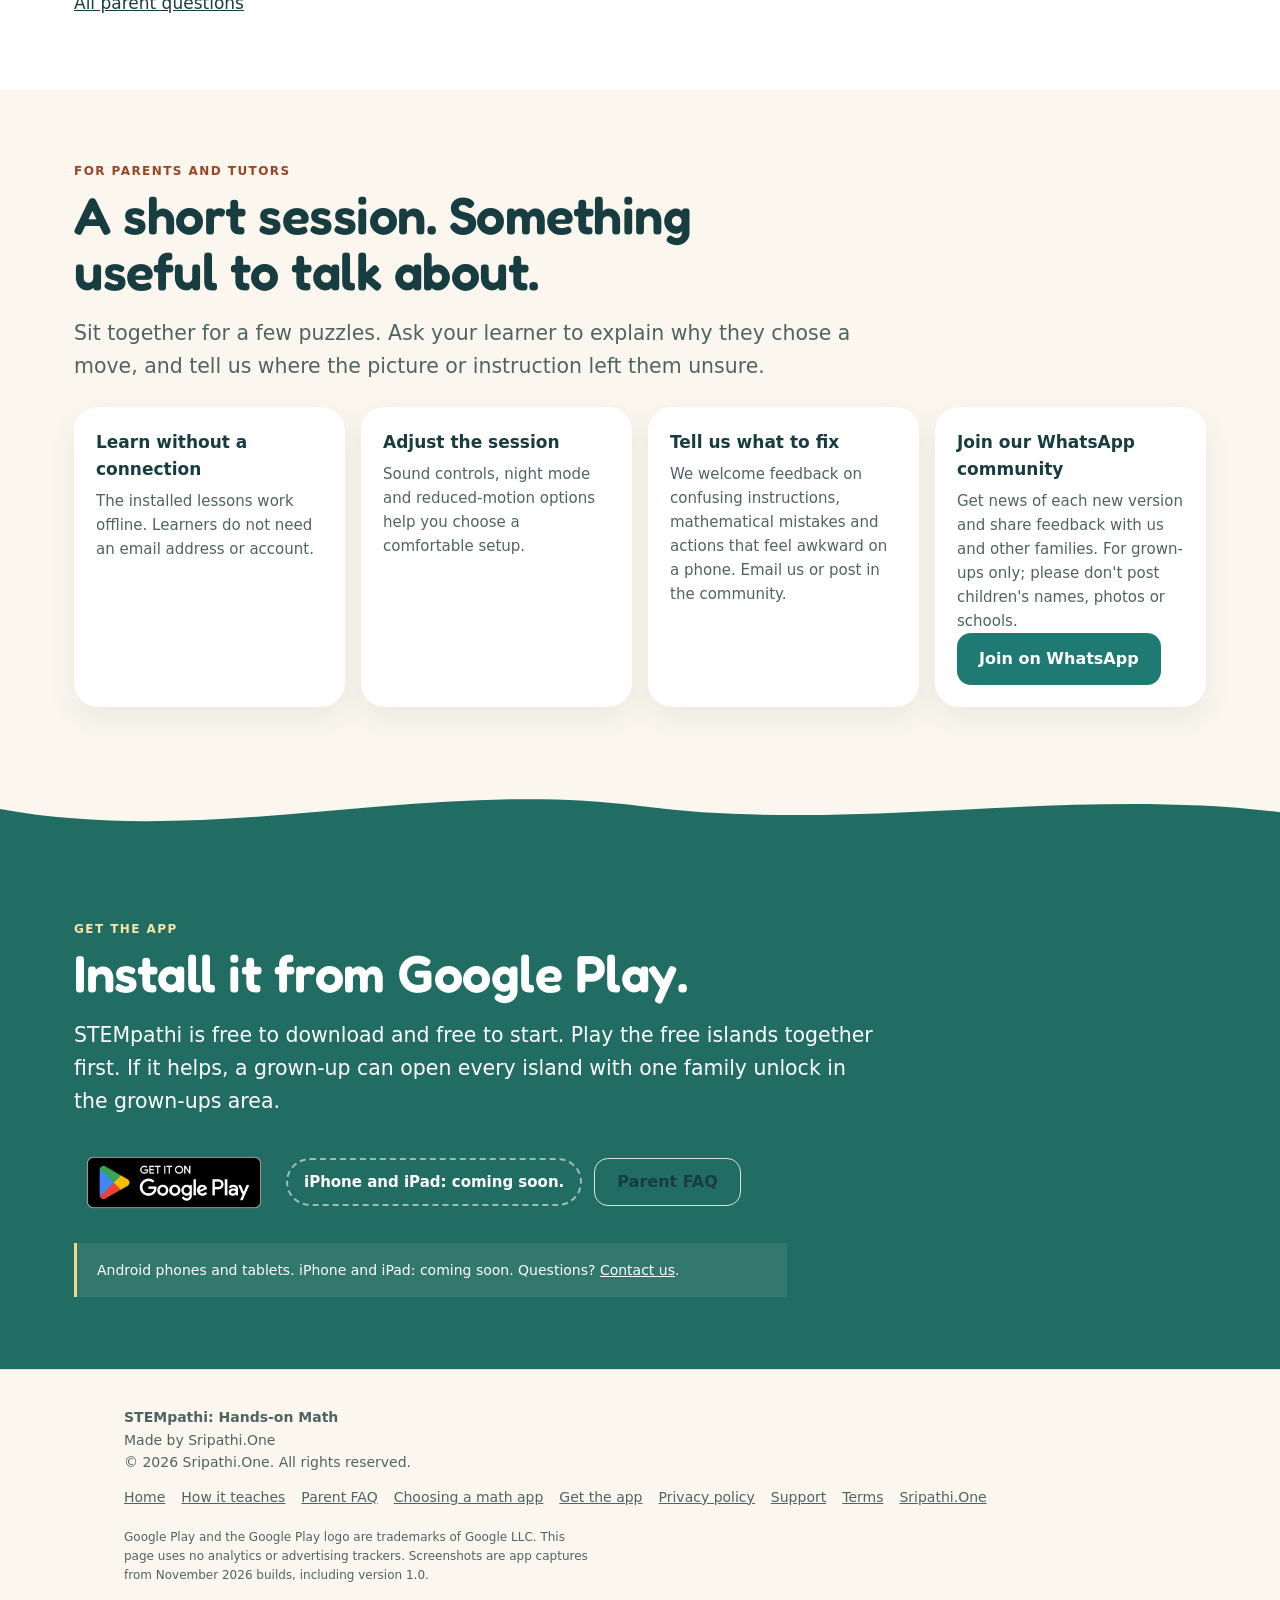
==== commit 383b211c: "Real Avi only: hero banner and story picture rebuilt with the app's own Avi art Co-Authored-By: Clau" ====
--- a/index.html
+++ b/index.html
@@ -2,8 +2,8 @@
 <html lang="en"><head>
 <meta charset="utf-8"><meta name="viewport" content="width=device-width,initial-scale=1,viewport-fit=cover">
 <meta name="msvalidate.01" content="71A096A8495009E3B7A9AFBDA2B334E0">
-<link rel="stylesheet" href="/site.css?v=20261128g">
-<title>Hands-on Math App for Kids 5–11 | STEMpathi</title><link rel="preload" as="image" href="/img/art/banner.webp" fetchpriority="high"><link rel="preload" as="font" type="font/ttf" href="/fonts/Fredoka-Variable.ttf" crossorigin><link rel="icon" href="/favicon.ico" sizes="32x32"><link rel="icon" type="image/png" href="/img/icon-64.png?v=20261113"><link rel="apple-touch-icon" href="/img/apple-touch-icon-180.png">
+<link rel="stylesheet" href="/site.css?v=20261128h">
+<title>Hands-on Math App for Kids 5–11 | STEMpathi</title><link rel="preload" as="image" href="/img/art/banner.webp?v=20261128h" fetchpriority="high"><link rel="preload" as="font" type="font/ttf" href="/fonts/Fredoka-Variable.ttf" crossorigin><link rel="icon" href="/favicon.ico" sizes="32x32"><link rel="icon" type="image/png" href="/img/icon-64.png?v=20261113"><link rel="apple-touch-icon" href="/img/apple-touch-icon-180.png">
 <meta name="description" content="A hands-on math app for kids ages 5–11: count, learn place value and solve algebra on a balance scale. Works offline, no ads, no account.">
 <link rel="canonical" href="https://stempathi.sripathi.one/">
 <meta property="og:type" content="website"><meta property="og:site_name" content="STEMpathi"><meta property="og:title" content="STEMpathi: Hands-on Math"><meta property="og:description" content="STEMpathi: Hands-on Math is a math app for ages 5 to 11. Children move cubes on a balance scale to learn counting, place value and equations. Offline, no ads, no account."><meta property="og:image" content="https://stempathi.sripathi.one/img/og-1200x630.jpg"><meta property="og:image:width" content="1200"><meta property="og:image:height" content="630"><meta property="og:image:alt" content="STEMpathi: hands-on math for ages 5–11. A balance scale with x and six −1 balloons, and Avi the guide."><meta property="og:url" content="https://stempathi.sripathi.one/">
@@ -12,14 +12,14 @@
 <script type="application/ld+json">{"@context": "https://schema.org", "@type": "MobileApplication", "name": "STEMpathi: Hands-on Math", "alternateName": "STEMpathi", "url": "https://stempathi.sripathi.one/", "operatingSystem": "Android", "applicationCategory": "EducationalApplication", "applicationSubCategory": "Math", "description": "A hands-on math app: children move cubes, tens and hundreds on a balance scale to learn counting, place value and equations. Works offline. No ads, no account, no data collected. Free to start, with one optional family unlock.", "image": "https://stempathi.sripathi.one/press/icon-512.png", "screenshot": ["https://stempathi.sripathi.one/img/k3-scale-20261118.webp", "https://stempathi.sripathi.one/img/store/frame-2.webp", "https://stempathi.sripathi.one/img/store/frame-3.webp", "https://stempathi.sripathi.one/img/store/frame-5.webp"], "installUrl": "https://play.google.com/store/apps/details?id=one.sripathi.equationexplorer", "inLanguage": "en", "typicalAgeRange": "5-11", "audience": {"@type": "PeopleAudience", "suggestedMinAge": 5, "suggestedMaxAge": 11}, "educationalUse": "practice", "learningResourceType": "interactive app", "teaches": ["counting", "comparing numbers", "making ten", "place value: tens and ones", "hundreds and regrouping", "addition and subtraction", "equal groups", "equations with an unknown"], "featureList": ["Works fully offline", "No ads", "No account or login", "No analytics or data collection", "Balance-scale algebra", "Concrete, picture, then number", "Calm motion and night mode", "Free to start; one optional family unlock (in-app purchase)"], "offers": {"@type": "Offer", "price": "0", "priceCurrency": "USD", "availability": "https://schema.org/InStock", "url": "https://play.google.com/store/apps/details?id=one.sripathi.equationexplorer", "description": "Free to download. One optional in-app purchase (family unlock)."}, "publisher": {"@id": "https://stempathi.sripathi.one/#org"}, "downloadUrl": "https://play.google.com/store/apps/details?id=one.sripathi.equationexplorer"}</script>
 <script type="application/ld+json">{"@context": "https://schema.org", "@type": "Organization", "@id": "https://stempathi.sripathi.one/#org", "name": "Sripathi.One", "url": "https://sripathi.one", "logo": "https://stempathi.sripathi.one/press/icon-512.png", "email": "r2k8@sripathi.one"}</script>
 <script type="application/ld+json">{"@context": "https://schema.org", "@type": "WebSite", "name": "STEMpathi", "url": "https://stempathi.sripathi.one/", "publisher": {"@id": "https://stempathi.sripathi.one/#org"}}</script>
-<link rel="stylesheet" href="/home.css?v=20261128g"></head><body>
+<link rel="stylesheet" href="/home.css?v=20261128h"></head><body>
 <a class="skip" href="#main">Skip to content</a>
 <header><div class="wrap"><nav aria-label="Main navigation"><a class="brand" href="/"><img src="/img/icon-64.png?v=20261113" alt="" width="36" height="36"><span class="wm">ST<span class="em">EMpathi</span></span> <small>Hands-on Math</small></a><button class="menu-btn" type="button" aria-expanded="false" aria-controls="site-menu">Menu</button><ul id="site-menu"><li><a href="#how">The lessons</a></li><li><a href="#trust">Trust</a></li><li><a href="/how-it-teaches/">How it teaches</a></li><li><a href="/faq/">FAQ</a></li><li><a href="/support/">Support</a></li></ul></nav></div></header>
 <main id="main">
 <section class="bandx hero2" style="background:#216d63"><div class="wrap2 hero2-top"><div class="logo-motion" role="img" aria-label="STEMpathi, Hands-on Math"><div class="word" aria-hidden="true"><span class="l" style="animation-delay:0s">S</span><span class="l" style="animation-delay:0.09s">T</span><span class="emw"><span class="hl"></span><span class="l" style="animation-delay:0.18s">E</span><span class="l" style="animation-delay:0.27s">M</span><span class="l" style="animation-delay:0.36s">p</span><span class="l" style="animation-delay:0.45s">a</span><span class="l" style="animation-delay:0.54s">t</span><span class="l" style="animation-delay:0.63s">h</span><span class="l" style="animation-delay:0.72s">ı<svg class="star" viewBox="0 0 24 24" aria-hidden="true"><path d="M12 2.5l2.7 6 6.5.6-4.9 4.3 1.5 6.4L12 16.5l-5.8 3.3 1.5-6.4L2.8 9.1l6.5-.6z" fill="#e0a23a"/></svg></span></span></div><div class="beamrow" aria-hidden="true"><div class="beam"></div><div class="fulcrum"></div></div><div class="tag" aria-hidden="true">Hands-on Math</div></div><div class="eyebrow"><span class="status-dot"></span> Now on Google Play · Ages 5–11</div><h1>Hands-on math for ages 5–11.<br><em>See why it works.</em></h1><div class="hero-phone-m"><img src="/img/rel/06-algebra-balance.webp" width="540" height="1017" alt="The balance in STEMpathi: an x box and three +1 cubes on one pan, eight +1 cubes on the other."></div><p class="lead">Children count, compare, make ten, and add and take away by moving pieces they can see. The same balance scale later shows what x is worth.</p><div class="cta2"><a class="play-badge" href="https://play.google.com/store/apps/details?id=one.sripathi.equationexplorer"><img src="/img/google-play-badge.png" alt="Get it on Google Play" width="200" height="77"></a><span class="soon-chip">iPhone and iPad: coming soon.</span></div><p class="seelessons"><a href="#how">See the lessons</a></p><ul class="facts"><li>No ads</li><li>No account</li><li>No servers of ours</li><li>Works offline</li></ul><p class="beta-note">Free to start. One optional family unlock opens every island.</p></div>
-<div class="hero2-art"><img class="banner" src="/img/art/banner.webp" width="1800" height="1013" alt="Avi, the STEMpathi guide, beside a balance scale with an x box on one pan and cubes on the other, with floating cubes and balloons." fetchpriority="high"><div class="phone2-back" aria-hidden="true"><img src="/img/rel/03-k-lesson-avi.webp" width="540" height="1018" alt="" loading="lazy"></div><div class="phone2-wrap"><div class="phone2"><img src="/img/rel/06-algebra-balance.webp" width="540" height="1017" alt="The real app: the balance with x + 3 = 8."></div><p class="phone2-cap">Version 1.0 on Google Play</p></div></div></section>
+<div class="hero2-art"><img class="banner" src="/img/art/banner.webp?v=20261128h" width="1800" height="1013" alt="Avi, the STEMpathi guide, beside a balance scale with an x box on one pan and cubes on the other, with floating cubes and balloons." fetchpriority="high"><div class="phone2-back" aria-hidden="true"><img src="/img/rel/03-k-lesson-avi.webp" width="540" height="1018" alt="" loading="lazy"></div><div class="phone2-wrap"><div class="phone2"><img src="/img/rel/06-algebra-balance.webp" width="540" height="1017" alt="The real app: the balance with x + 3 = 8."></div><p class="phone2-cap">Version 1.0 on Google Play</p></div></div></section>
 <div class="wave " aria-hidden="true" style="background:#fbf7ee"><svg viewBox="0 0 1440 90" preserveAspectRatio="none"><path d="M0,40 C240,90 480,0 720,36 C960,72 1200,10 1440,44 L1440,0 L0,0 Z" fill="#216d63"/></svg></div>
-<section class="bandx" id="story" style="background:#fbf7ee"><div class="wrap2 story2"><img class="story-art" src="/img/art/story.webp" width="1000" height="750" alt="Avi at a table, holding up one cube next to a row of cubes." loading="lazy"><div><div class="eyebrow">Why we built it</div><h2>Some children need to hold a number before they can write it.</h2><p class="lead">Many children are quick and curious, then freeze when a number is only a mark on a page. That is true of many children who find math hard, including many with dyscalculia, ADHD or autism. Give the same child five cubes to hold, move and count, and the idea starts to make sense. STEMpathi is built on that one idea: objects first, then pictures, then the written sum. Teachers call it concrete, pictorial, abstract. Children move cubes, tens and balloons on a balance, and the number on screen always matches the pieces. For parents, it means hands-on math practice for children who learn differently, at their own pace.</p></div></div><div class="wrap2"><div class="research"><h3>What the research says</h3><ul>
+<section class="bandx" id="story" style="background:#fbf7ee"><div class="wrap2 story2"><img class="story-art" src="/img/art/story.webp?v=20261128h" width="1000" height="750" alt="Avi, the STEMpathi guide, thinking beside a bar of ten cubes and three +1 cubes on a table." loading="lazy"><div><div class="eyebrow">Why we built it</div><h2>Some children need to hold a number before they can write it.</h2><p class="lead">Many children are quick and curious, then freeze when a number is only a mark on a page. That is true of many children who find math hard, including many with dyscalculia, ADHD or autism. Give the same child five cubes to hold, move and count, and the idea starts to make sense. STEMpathi is built on that one idea: objects first, then pictures, then the written sum. Teachers call it concrete, pictorial, abstract. Children move cubes, tens and balloons on a balance, and the number on screen always matches the pieces. For parents, it means hands-on math practice for children who learn differently, at their own pace.</p></div></div><div class="wrap2"><div class="research"><h3>What the research says</h3><ul>
 <li>A 2021 practice guide from the Institute of Education Sciences (US Department of Education) recommends concrete and semi-concrete representations for students who struggle with math. <a href="https://ies.ed.gov/ncee/wwc/practiceguide/26" rel="noopener">IES practice guide</a></li>
 <li>A review of 55 studies with 7,237 learners found that teaching with objects beat abstract symbols alone, with small to moderate effects. <a href="https://doi.org/10.1037/a0031084" rel="noopener">Carbonneau, Marley &amp; Selig, 2013</a></li>
 <li>A 2018 review classed the concrete, pictures, symbols sequence as an evidence-based practice for students with learning disabilities who struggle with computation, such as adding and subtracting with regrouping. <a href="https://doi.org/10.1177/0741932517721712" rel="noopener">Bouck, Satsangi &amp; Park, 2018</a></li></ul>
@@ -71,4 +71,4 @@
 </div></section>
 </main>
 <footer><div class="wrap"><div class="row"><div><strong>STEMpathi: Hands-on Math</strong><br>Made by Sripathi.One<br>© 2026 Sripathi.One. All rights reserved.</div><ul><li><a href="/">Home</a></li><li><a href="/how-it-teaches/">How it teaches</a></li><li><a href="/faq/">Parent FAQ</a></li><li><a href="/choosing-a-math-app/">Choosing a math app</a></li><li><a href="/get/">Get the app</a></li><li><a href="/privacy/">Privacy policy</a></li><li><a href="/support/">Support</a></li><li><a href="/terms/">Terms</a></li><li><a href="https://sripathi.one">Sripathi.One</a></li></ul></div><p class="footer-note">Google Play and the Google Play logo are trademarks of Google LLC. This page uses no analytics or advertising trackers. Screenshots are app captures from November 2026 builds, including version 1.0.</p></div></footer>
-<script src="/js/balance-toy.js?v=20261128g" defer></script><script src="/js/menu.js?v=20261128g" defer></script></body></html>
+<script src="/js/balance-toy.js?v=20261128h" defer></script><script src="/js/menu.js?v=20261128h" defer></script></body></html>
